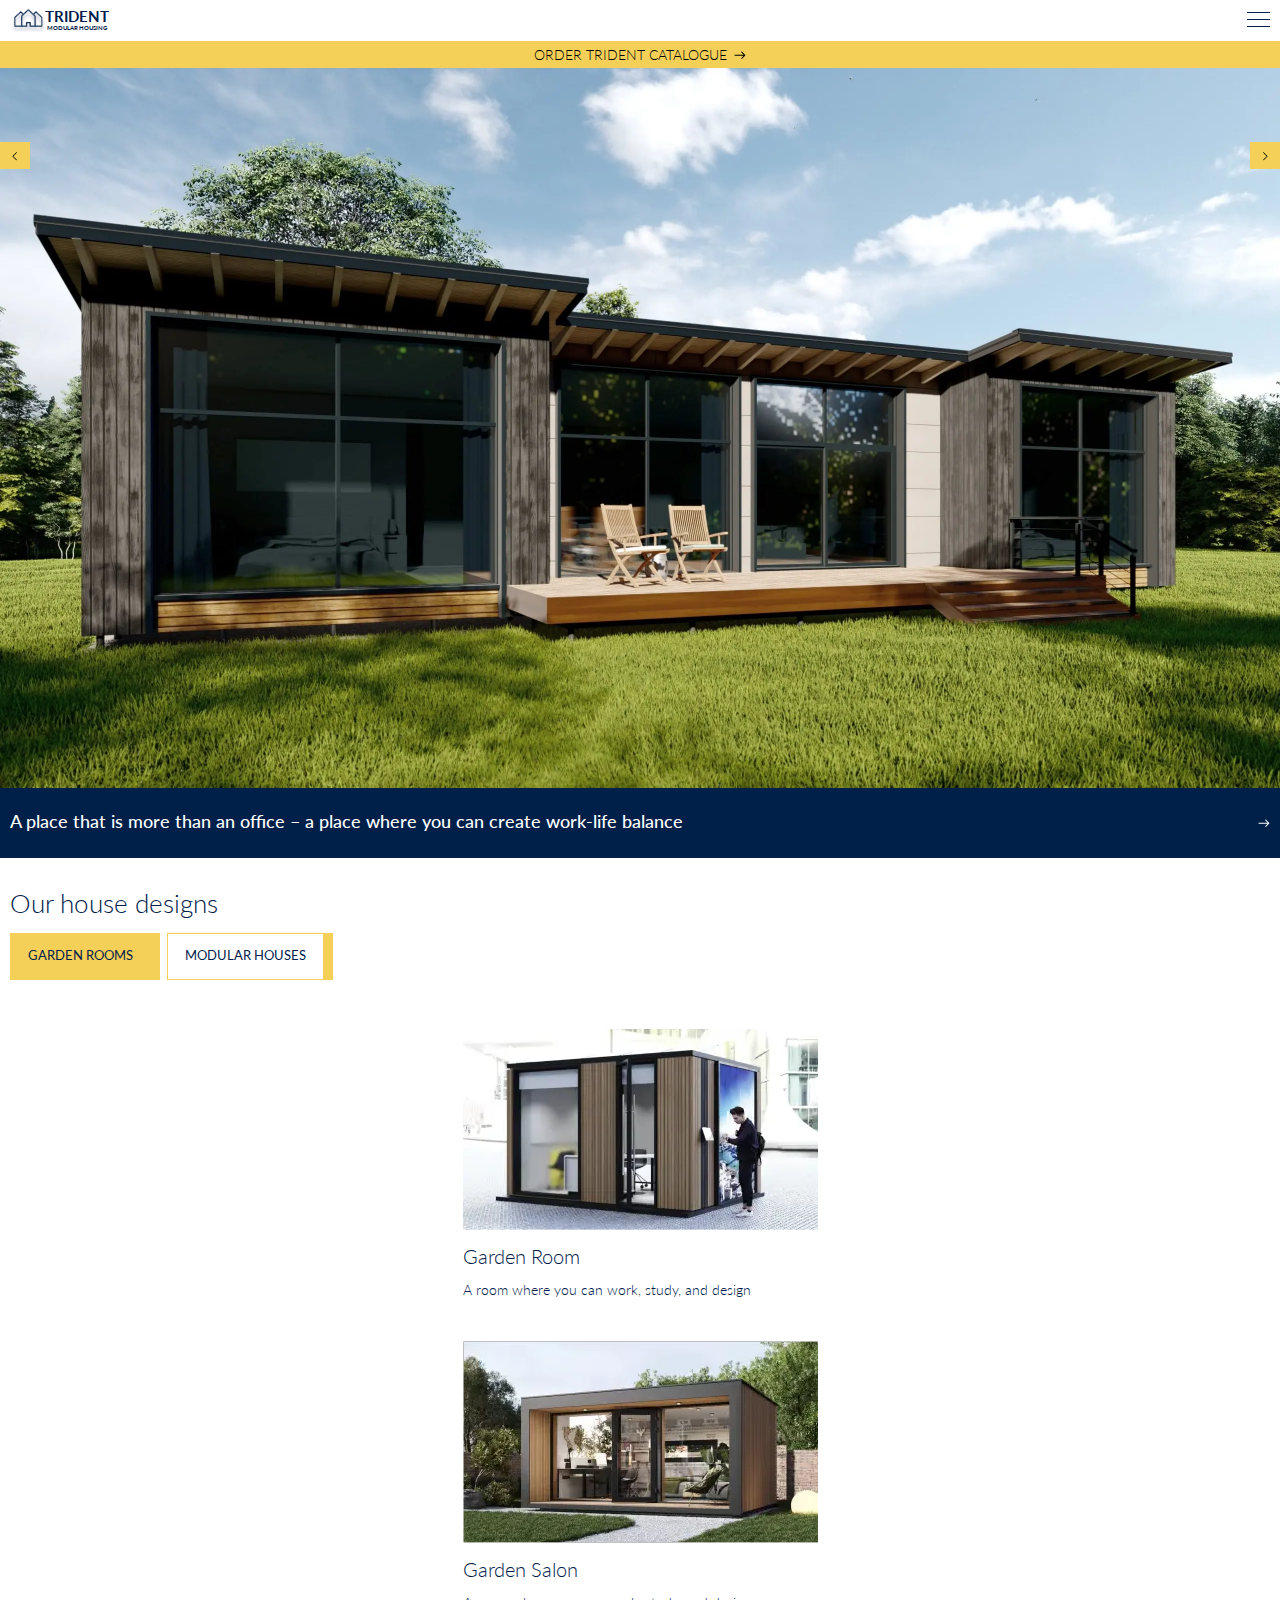
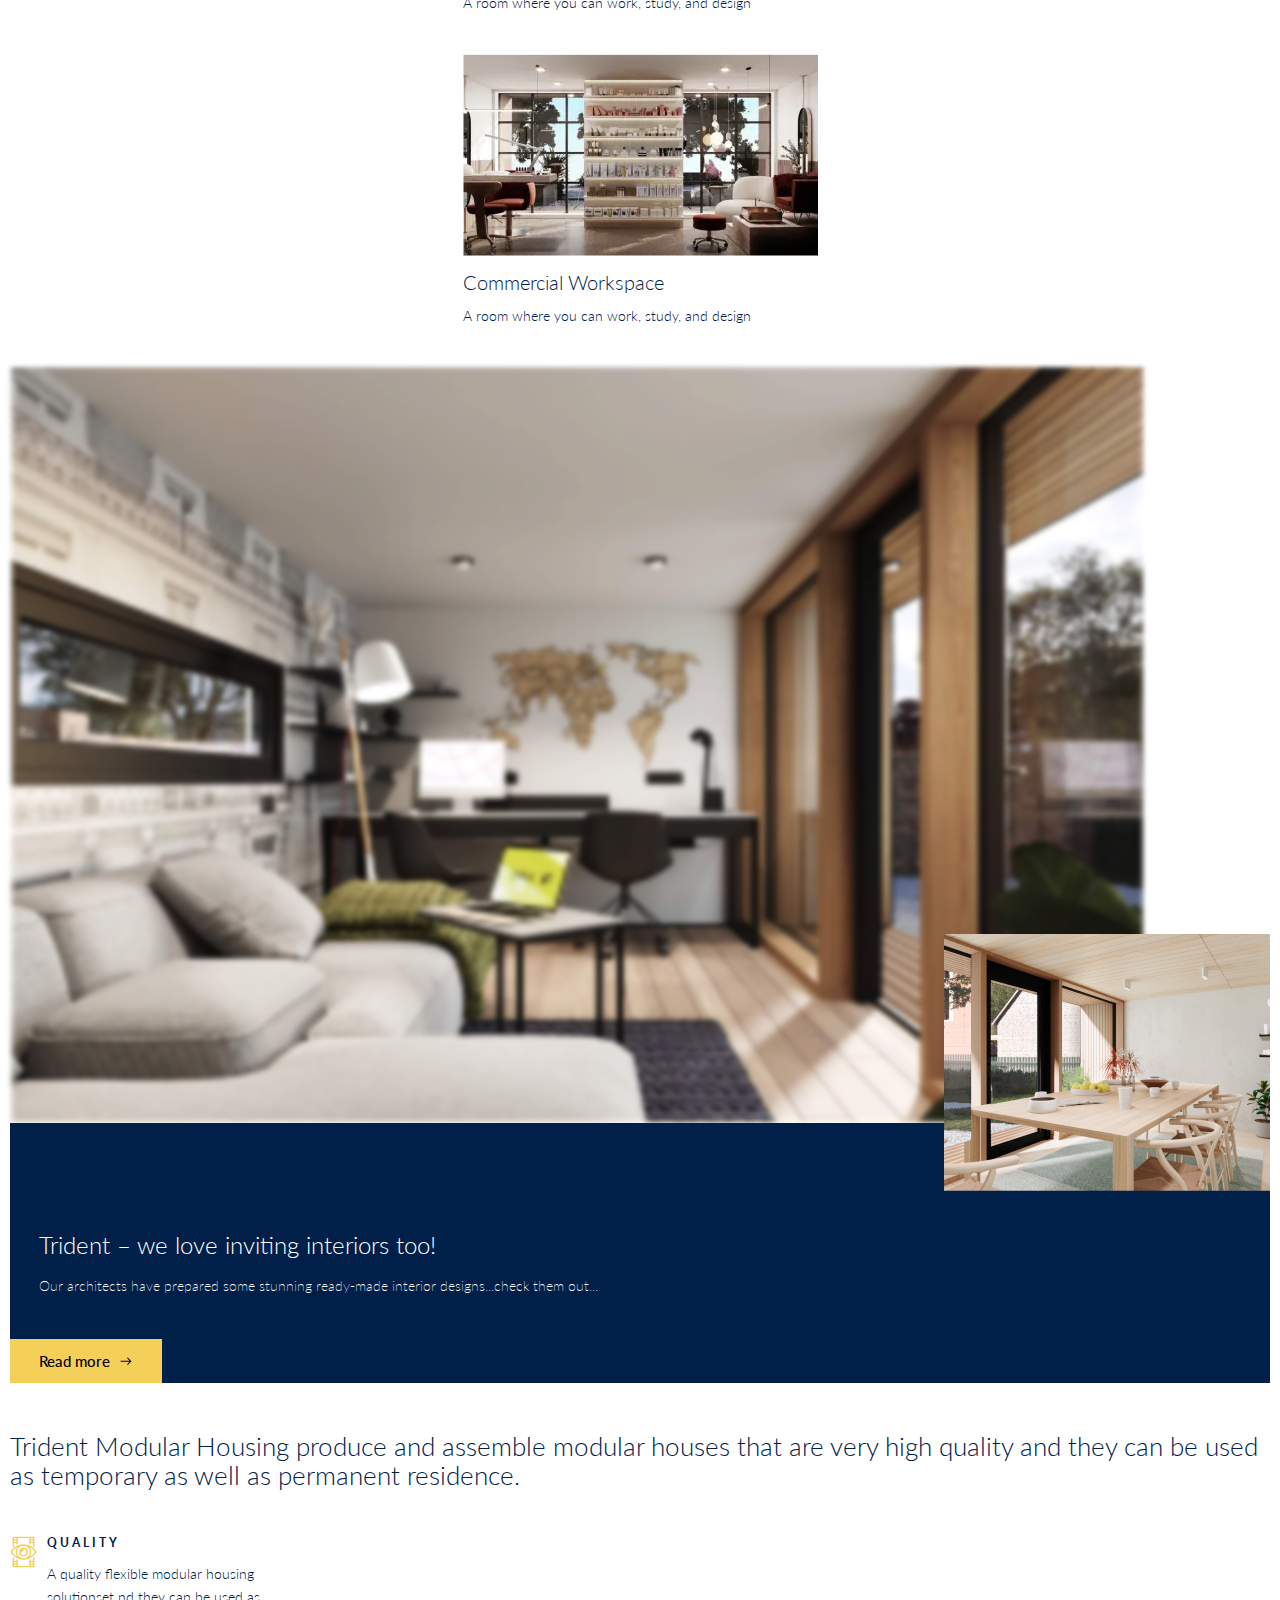
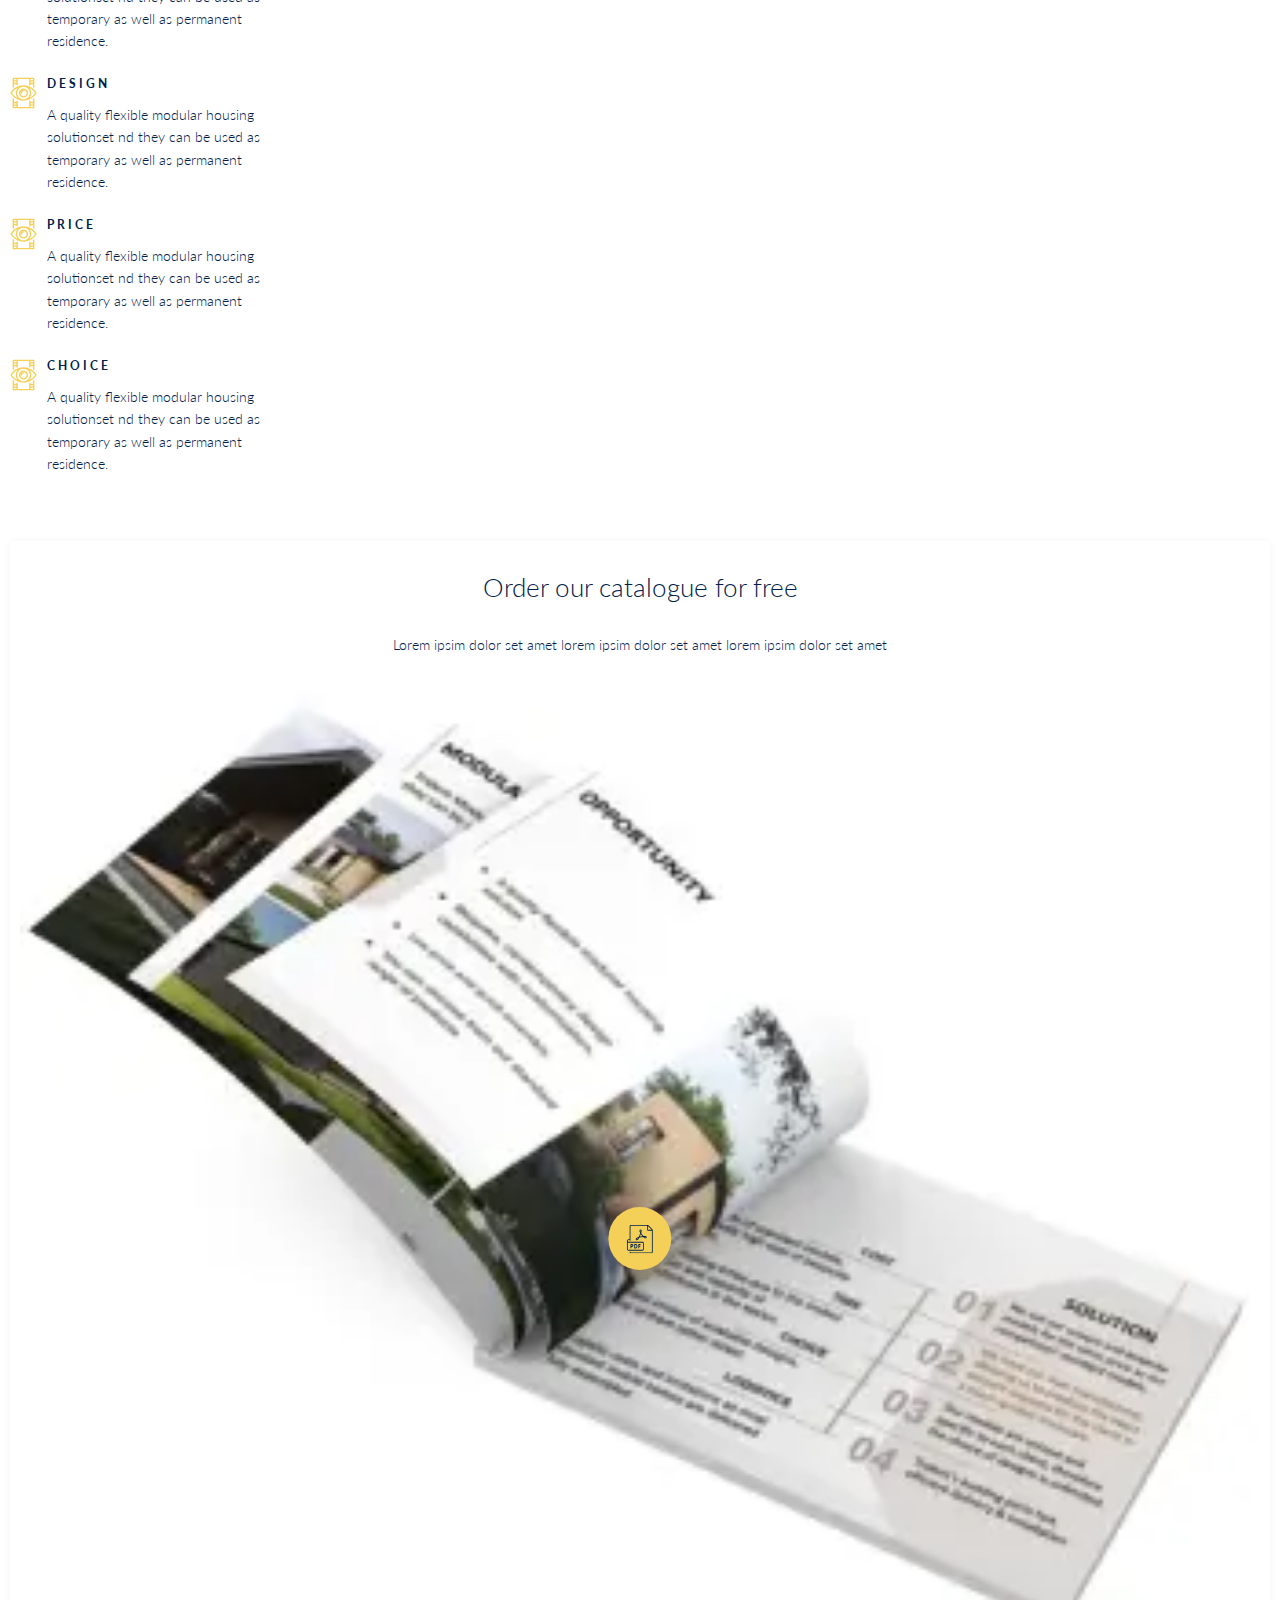
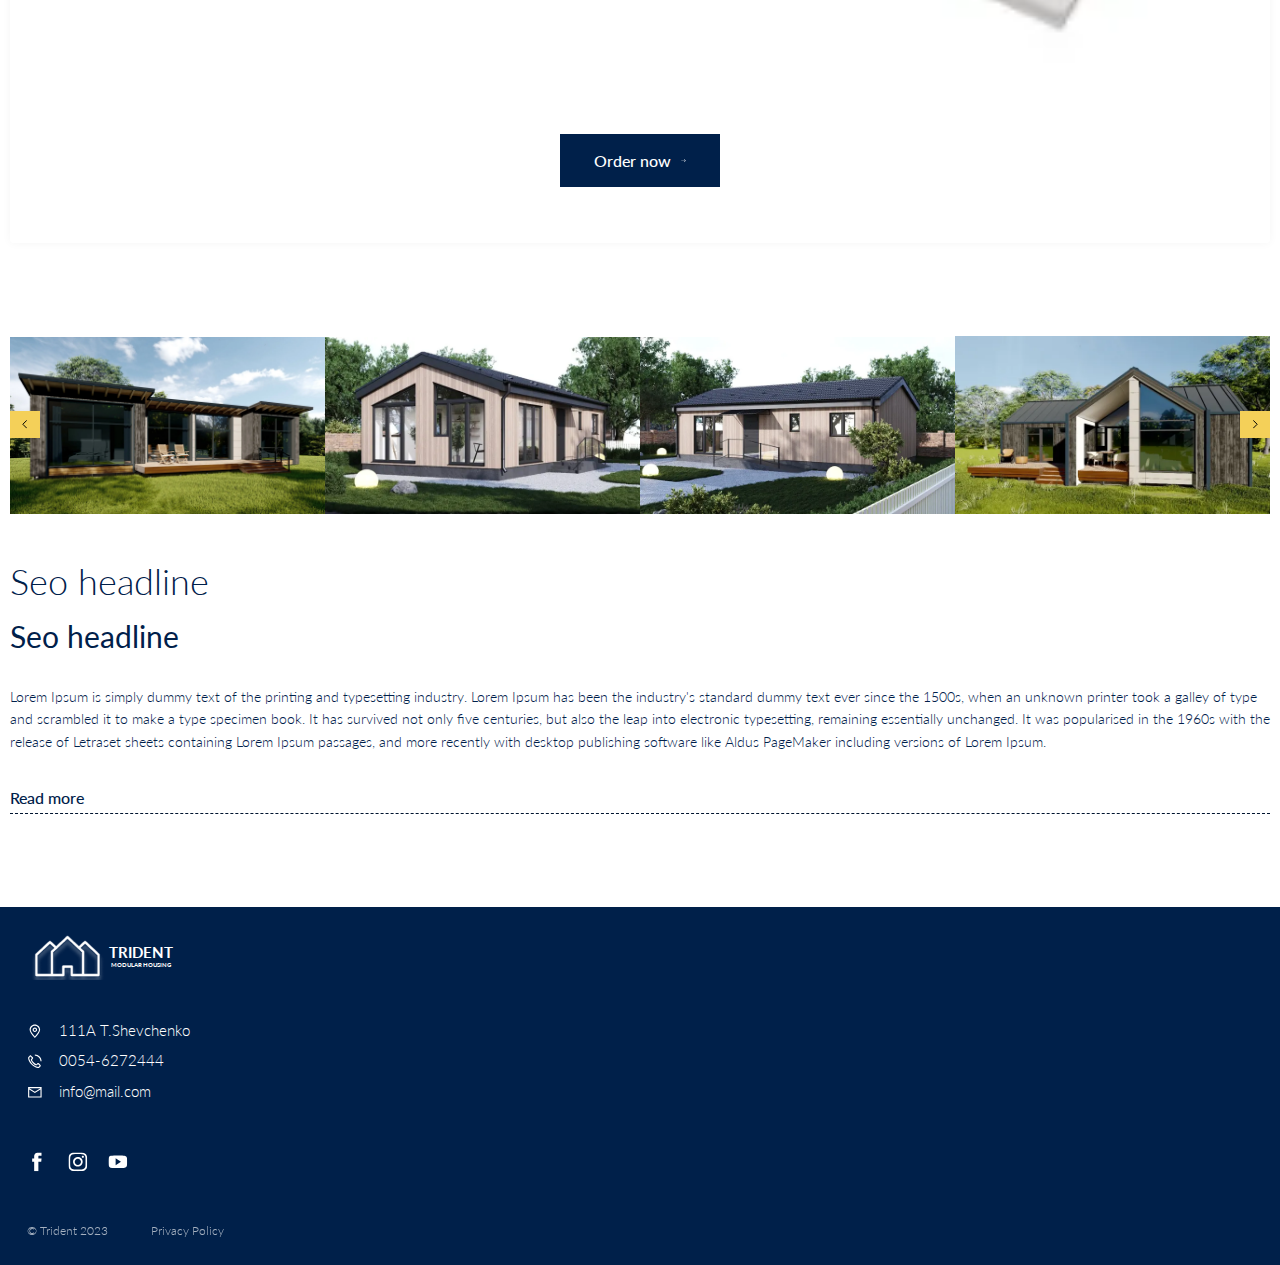
==== index.html @ 5199002d "Add styles .footer (index.html. style.css)" ====
<!DOCTYPE html>
<html class="document" lang="en">
    <head>
        <meta charset="utf-8">
        <meta http-equiv="X-UA-Compatible" content="IE=edge">
        <meta name="viewport" content="width=device-width, initial-scale=1.0">

        <title>Trident - Modular housing</title>

        <link rel="apple-touch-icon" href="img/fav-icons/apple-touch-icon.png" sizes="180x180">
        <link rel="icon" type="image/png" href="img/fav-icons/favicon-32x32.png" sizes="32x32">
        <link rel="icon" type="image/png" href="img/fav-icons/favicon-16x16.png" sizes="16x16">
        <link rel="manifest" href="img/fav-icons/site.webmanifest">
        <link rel="mask-icon" href="img/fav-icons/safari-pinned-tab.svg" color="#5bbad5">
        <meta name="msapplication-TileColor" content="#da532c">
        <meta name="theme-color" content="#ffffff">

        <link rel="stylesheet" href="css/reset.css">
        <link rel="stylesheet" href="css/style.css">
        <link rel="preconnect" href="#">

        <script src="js/app.js" defer></script>

        <meta name="description" content="Trident - Modular housing. Construction of country modular houses. Turnkey projects and sale of individual modular structures for modular house construction.">
        <meta name="keywords" content="trident, modular, house, construction">
        <meta name="robots" content="index, follow">

        <meta property="og:type" content="website">
        <meta property="og:title" content="Trident - Modular housing">
        <meta property="og:description" content="Trident - Modular housing. Construction of country modular houses. Turnkey projects and sale of individual modular structures for modular house construction.">
        <meta property="og:img" content="img/social/Group 25732.png">
        <meta property="og:url" content="index.html">

        <meta name="format-detection" content="telephone=no">
        <meta name="format-detection" content="address=no">
    </head>

    <body class="document__page page">

        <div class="page__wrapper wrapper">
            
            <header class="page__header header">

                <div class="header__container">

                    <div class="header__logo logo">
                        <a class="logo__link" href="#">
    
                            <img class="logo__img" src="img/pictures/logo__img/logo__img.png" alt="">
    
                            <div class="logo__description">
                                <span class="logo__lead">Trident</span>
                                <span class="logo__text">Modular housing</span>
                            </div>
    
                        </a>
                    </div>
    
                    <nav class="header__nav nav">
                      
                        <ul class="nav__list">
    
                            <li class="nav__item">
                                <a class="nav__link" href="#">Home</a>
                            </li>
    
                            <li class="nav__item">
                                <a class="nav__link" href="#">About us</a>
                            </li>
    
                            <li class="nav__item">
                                <a class="nav__link" href="#">Gallery</a>
                            </li>
    
                            <li class="nav__item">
    
                                <a class="nav__link nav__link--insert" href="#">
                                    <span>Styles</span>
                                    <svg class="link__icon--nav" viewBox="0 0 10 10" fill="none" xmlns="http://www.w3.org/2000/svg">
                                        <path d="M1.2264 4.93896L5.13712 8.84969L9.04785 4.93896" stroke-width="1.56429" stroke-linecap="round" stroke-linejoin="round"/>
                                    </svg>
                                </a>
    
                                <ul class="nav__list nav__list--insert">
    
                                    <li class="nav__item">
                                        <a class="nav__link" href="#">Garden rooms</a>
                                    </li>
    
                                    <li class="nav__item">
                                        <a class="nav__link" href="#">Modular houses</a>
                                    </li>
    
                                </ul>
                                
                            </li>
    
                            <li class="nav__item">
                                <a class="nav__link" href="#">Interior</a>
                            </li>
    
                            <li class="nav__item">
                                <a class="nav__link" href="#">Contact</a>
                            </li>
                            
                        </ul>
    
                    </nav>
    
                    <button class="header__menu menu" type="button">
                        <span class="menu__line"></span>
                    </button>
    
                </div>

                <a class="header__link link link--catalogue" href="#">
                    <span>Order trident catalogue</span>
                    <svg class="link__icon" viewBox="0 0 12 8" fill="none" xmlns="http://www.w3.org/2000/svg">
                        <path d="M11.2671 4.61137C11.4624 4.4161 11.4624 4.09952 11.2671 3.90426L8.08515 0.722279C7.88988 0.527016 7.5733 0.527016 7.37804 0.722279C7.18278 0.917541 7.18278 1.23412 7.37804 1.42939L10.2065 4.25781L7.37804 7.08624C7.18278 7.2815 7.18278 7.59808 7.37804 7.79335C7.5733 7.98861 7.88988 7.98861 8.08515 7.79335L11.2671 4.61137ZM0.580078 4.75781H5.74683V3.75781H0.580078V4.75781ZM5.74683 4.75781H10.9136V3.75781H5.74683V4.75781Z"/>
                    </svg>
                </a>
                
            </header>

            
            <main class="page__main main">


                <section class="page__slider slider">

                    <h1 class="slider__title">Trident - Modular housing</h1>

                    <div class="slider__container">

                        <ul class="slider__list">
    
                            <li class="slider__item">
        
                                <picture class="slider__img-container">
                                    <source class="slider__img" srcset="img/pictures/slider__img/slider__img-1.webp">
                                    <img class="slider__img" src="img/pictures/slider__img/slider__img-1.jpg" alt="">
                                </picture>
        
                                <div class="slider__description">
        
                                    <div class="slider__text-container">
                                        <p class="slider__text">A place that is more than an office – a place where you can create work-life balance</p>
                                    </div>
        
                                    <a class="slider__link link link--excerpt" href="#">
                                        <span class="link__text"></span>
                                        <svg class="link__icon" width="12" height="8" viewBox="0 0 12 8" fill="none" xmlns="http://www.w3.org/2000/svg">
                                            <path d="M11.2671 4.61137C11.4624 4.4161 11.4624 4.09952 11.2671 3.90426L8.08515 0.722279C7.88988 0.527016 7.5733 0.527016 7.37804 0.722279C7.18278 0.917541 7.18278 1.23412 7.37804 1.42939L10.2065 4.25781L7.37804 7.08624C7.18278 7.2815 7.18278 7.59808 7.37804 7.79335C7.5733 7.98861 7.88988 7.98861 8.08515 7.79335L11.2671 4.61137ZM0.580078 4.75781H5.74683V3.75781H0.580078V4.75781ZM5.74683 4.75781H10.9136V3.75781H5.74683V4.75781Z" fill="white"/>
                                        </svg>                                    
                                    </a>
        
                                </div>
        
                            </li>
        
                            <li class="slider__item">
        
                                <picture class="slider__img-container">
                                    <source class="slider__img" srcset="img/pictures/slider__img/slider__img-2.webp">
                                    <img class="slider__img" src="img/pictures/slider__img/slider__img-2.jpg" alt="">
                                </picture>
        
                                <div class="slider__description">
        
                                    <div class="slider__text-container">
                                        <p class="slider__text">Lorem ipsum dolor sit amet, consectetur adipisicing elit. Mollitia eos molestiae reprehenderit iure dignissimos quae. Impedit odit aut eos reprehenderit, dolorem, rerum at obcaecati</p>
                                    </div>
        
                                    <a class="slider__link link link--excerpt" href="#">
                                        <span class="link__text"></span>
                                        <svg class="link__icon" width="12" height="8" viewBox="0 0 12 8" fill="none" xmlns="http://www.w3.org/2000/svg">
                                            <path d="M11.2671 4.61137C11.4624 4.4161 11.4624 4.09952 11.2671 3.90426L8.08515 0.722279C7.88988 0.527016 7.5733 0.527016 7.37804 0.722279C7.18278 0.917541 7.18278 1.23412 7.37804 1.42939L10.2065 4.25781L7.37804 7.08624C7.18278 7.2815 7.18278 7.59808 7.37804 7.79335C7.5733 7.98861 7.88988 7.98861 8.08515 7.79335L11.2671 4.61137ZM0.580078 4.75781H5.74683V3.75781H0.580078V4.75781ZM5.74683 4.75781H10.9136V3.75781H5.74683V4.75781Z" fill="white"/>
                                        </svg> 
                                    </a>
        
                                </div>
        
                            </li>
        
                            <li class="slider__item">
        
                                <picture class="slider__img-container">
                                    <source class="slider__img" srcset="img/pictures/slider__img/slider__img-3.webp">
                                    <img class="slider__img" src="img/pictures/slider__img/slider__img-3.jpg" alt="">
                                </picture>
        
                                <div class="slider__description">
        
                                    <div class="slider__text-container">
                                        <p class="slider__text">Lorem ipsum dolor sit amet, consectetur adipisicing elit. Accusamus provident minima atque impedit voluptatem?</p>
                                    </div>
        
                                    <a class="slider__link link link--excerpt" href="#">
                                        <span class="link__text"></span>
                                        <svg class="link__icon" width="12" height="8" viewBox="0 0 12 8" fill="none" xmlns="http://www.w3.org/2000/svg">
                                            <path d="M11.2671 4.61137C11.4624 4.4161 11.4624 4.09952 11.2671 3.90426L8.08515 0.722279C7.88988 0.527016 7.5733 0.527016 7.37804 0.722279C7.18278 0.917541 7.18278 1.23412 7.37804 1.42939L10.2065 4.25781L7.37804 7.08624C7.18278 7.2815 7.18278 7.59808 7.37804 7.79335C7.5733 7.98861 7.88988 7.98861 8.08515 7.79335L11.2671 4.61137ZM0.580078 4.75781H5.74683V3.75781H0.580078V4.75781ZM5.74683 4.75781H10.9136V3.75781H5.74683V4.75781Z" fill="white"/>
                                        </svg> 
                                    </a>
        
                                </div>
        
                            </li>
        
                            <li class="slider__item">
        
                                <picture class="slider__img-container">
                                    <source class="slider__img" srcset="img/pictures/slider__img/slider__img-4.webp">
                                    <img class="slider__img" src="img/pictures/slider__img/slider__img-4.jpg" alt="">
                                </picture>
        
                                <div class="slider__description">
        
                                    <div class="slider__text-container">
                                        <p class="slider__text">Lorem ipsum dolor sit amet consectetur adipisicing elit. Aspernatur nihil ipsam suscipit accusamus hic numquam aliquam.</p>
                                    </div>
        
                                    <a class="slider__link link link--excerpt" href="#">
                                        <span class="link__text"></span>
                                        <svg class="link__icon" width="12" height="8" viewBox="0 0 12 8" fill="none" xmlns="http://www.w3.org/2000/svg">
                                            <path d="M11.2671 4.61137C11.4624 4.4161 11.4624 4.09952 11.2671 3.90426L8.08515 0.722279C7.88988 0.527016 7.5733 0.527016 7.37804 0.722279C7.18278 0.917541 7.18278 1.23412 7.37804 1.42939L10.2065 4.25781L7.37804 7.08624C7.18278 7.2815 7.18278 7.59808 7.37804 7.79335C7.5733 7.98861 7.88988 7.98861 8.08515 7.79335L11.2671 4.61137ZM0.580078 4.75781H5.74683V3.75781H0.580078V4.75781ZM5.74683 4.75781H10.9136V3.75781H5.74683V4.75781Z" fill="white"/>
                                        </svg> 
                                    </a>
        
                                </div>
        
                            </li>
                            
                        </ul> <!-- /.slider__list -->
        
                        <button class="controls__btn controls__btn--prev btn btn--control" type="button">
                            <svg class="btn__icon" viewBox="0 0 5 9" fill="none" xmlns="http://www.w3.org/2000/svg">
                                <path d="M4.49805 7.92652L0.841428 4.2699L4.49805 0.613281" stroke="black" stroke-linecap="round" stroke-linejoin="round"/>
                            </svg>  
                        </button>
    
                        <button class="controls__btn controls__btn--next btn btn--control" type="button">
                            <svg class="btn__icon btn__icon--reverse" viewBox="0 0 5 9" fill="none" xmlns="http://www.w3.org/2000/svg">
                                <path d="M4.49805 7.92652L0.841428 4.2699L4.49805 0.613281" stroke="black" stroke-linecap="round" stroke-linejoin="round"/>
                            </svg>
                        </button>
                        
                    </div> <!-- /.slider__container -->
                    
                </section> <!-- /.page__slider slider -->

                <div class="main__inner inner">

                    <section class="main__catalogue catalogue">

                        <header class="catalogue__header">
    
                            <h2 class="catalogue__title subtitle">Our house designs</h2>
    
                            <div class="catalogue__tabs tabs">
                                <button class="tabs__btn btn btn--tab" type="button" data-tab="#rooms">
                                    <span class="btn__text">Garden rooms</span>
                                </button>
                                <button class="tabs__btn btn btn--tab" type="button" data-tab="#houses">
                                    <span class="btn__text">Мodular houses</span>
                                </button>
                            </div>
    
                        </header>
    
                        <ul class="catalogue__list catalogue__list--rooms" id="rooms">
    
                            <li class="catalogue__item">
    
                                <picture class="catalogue__img-container">
                                    <source class="catalogue__img" srcset="img/pictures/catalogue__img--rooms/catalogue__img-1.webp">
                                    <img class="catalogue__img" src="img/pictures/catalogue__img--rooms/catalogue__img-1.jpg" alt="">
                                </picture>
    
                                <div class="catalogue__content">
    
                                    <h3 class="catalogue__subtitle subtitle--min">Garden room</h3>
    
                                    <div class="catalogue__description">
                                        <p class="catalogue__text">A room where you can work, study, and design</p>
                                    </div>
    
                                </div>
    
                            </li>
    
                            <li class="catalogue__item">
    
                                <picture class="catalogue__img-container">
                                    <source class="catalogue__img" srcset="img/pictures/catalogue__img--rooms/catalogue__img-2.webp">
                                    <img class="catalogue__img" src="img/pictures/catalogue__img--rooms/catalogue__img-2.jpg" alt="">
                                </picture>
    
                                <div class="catalogue__content">
    
                                    <h3 class="catalogue__subtitle subtitle--min">Garden salon</h3>
    
                                    <div class="catalogue__description">
                                        <p class="catalogue__text">A room where you can work, study, and design</p>
                                    </div>
    
                                </div>
    
                            </li>
    
                            <li class="catalogue__item">
    
                                <picture class="catalogue__img-container">
                                    <source class="catalogue__img" srcset="img/pictures/catalogue__img--rooms/catalogue__img-3.webp">
                                    <img class="catalogue__img" src="img/pictures/catalogue__img--rooms/catalogue__img-3.jpg" alt="">
                                </picture>
    
                                <div class="catalogue__content">
    
                                    <h3 class="catalogue__subtitle subtitle--min">Commercial workspace</h3>
    
                                    <div class="catalogue__description">
                                        <p class="catalogue__text">A room where you can work, study, and design</p>
                                    </div>
    
                                </div>
    
                            </li>
    
                        </ul> <!-- /.catalogue__list rooms -->
    
                        <ul class="catalogue__list catalogue__list--houses" id="houses">
    
                            <li class="catalogue__item">
    
                                <picture class="catalogue__img-container">
                                    <source class="catalogue__img" srcset="img/pictures/catalogue__img--rooms/catalogue__img-1.webp">
                                    <img class="catalogue__img" src="img/pictures/catalogue__img--rooms/catalogue__img-1.jpg" alt="">
                                </picture>
    
                                <div class="catalogue__content">
    
                                    <h3 class="catalogue__subtitle subtitle--min">Modular houses</h3>
    
                                    <div class="catalogue__description">
                                        <p class="catalogue__text">A house where you can work, study, and design</p>
                                    </div>
    
                                </div>
    
                            </li>
    
                            <li class="catalogue__item">
    
                                <picture class="catalogue__img-container">
                                    <source class="catalogue__img" srcset="img/pictures/catalogue__img--rooms/catalogue__img-2.webp">
                                    <img class="catalogue__img" src="img/pictures/catalogue__img--rooms/catalogue__img-2.jpg" alt="">
                                </picture>
    
                                <div class="catalogue__content">
    
                                    <h3 class="catalogue__subtitle subtitle--min">Garden modular</h3>
    
                                    <div class="catalogue__description">
                                        <p class="catalogue__text">A house where you can work, study, and design</p>
                                    </div>
    
                                </div>
    
                            </li>
    
                            <li class="catalogue__item">
    
                                <picture class="catalogue__img-container">
                                    <source class="catalogue__img" srcset="img/pictures/catalogue__img--rooms/catalogue__img-3.webp">
                                    <img class="catalogue__img" src="img/pictures/catalogue__img--rooms/catalogue__img-3.jpg" alt="">
                                </picture>
    
                                <div class="catalogue__content">
    
                                    <h3 class="catalogue__subtitle subtitle--min">Commercial workspace</h3>
    
                                    <div class="catalogue__description">
                                        <p class="catalogue__text">A house where you can work, study, and design</p>
                                    </div>
    
                                </div>
    
                            </li>
    
                        </ul> <!-- /.catalogue__list houses -->
    
                    </section> <!-- /.page__catalogue catalogue -->

                    <section class="main__about about">

                        <picture class="about__layer-container">
                            <source class="about__layer" srcset="img/pictures/about__layer/about__layer.png">
                            <img class="about__layer" src="img/pictures/about__layer/about__layer.png" alt="">
                        </picture>

                        <div class="about__content">

                            <header class="about__header">

                                <h2 class="about__subtitle subtitle--accent">Trident – we love inviting interiors too!</h2>

                                <div class="about__description">
                                    <p class="about__text">Our architects have prepared some stunning ready-made interior designs...check them out...</p>
                                </div>

                            </header>

                            <picture class="about__img-container">
                                <source class="about__img" srcset="img/pictures/about__img/about__img.png">
                                <img class="about__img" src="img/pictures/about__img/about__img.png" alt="">
                            </picture>

                            <button class="about__btn btn btn--accent" type="button">
                                <span class="btn__text">Read more</span>
                                <svg class="btn__icon" viewBox="0 0 12 8" fill="none" xmlns="http://www.w3.org/2000/svg">
                                    <path d="M11.2671 4.61137C11.4624 4.4161 11.4624 4.09952 11.2671 3.90426L8.08515 0.722279C7.88988 0.527016 7.5733 0.527016 7.37804 0.722279C7.18278 0.917541 7.18278 1.23412 7.37804 1.42939L10.2065 4.25781L7.37804 7.08624C7.18278 7.2815 7.18278 7.59808 7.37804 7.79335C7.5733 7.98861 7.88988 7.98861 8.08515 7.79335L11.2671 4.61137ZM0.580078 4.75781H5.74683V3.75781H0.580078V4.75781ZM5.74683 4.75781H10.9136V3.75781H5.74683V4.75781Z"/>
                                </svg>  
                            </button>
                            
                        </div>

                    </section> <!-- /.main__about about -->
                    

                    <section class="main__features features">
                        
                        <header class="features__header">
                            <h2 class="featured__subtitle subtitle">Features</h2>

                            <div class="features__description">
                                <p class="features__lead">Trident Modular Housing produce and assemble modular houses that are very high quality and they can be used as temporary as well as permanent residence.</p>
                            </div>

                        </header>

                        <ul class="features__list">

                            <li class="features__item">

                                <img class="features__icon" src="img/icons/features__icon/features__icon.svg" alt="">

                                <div class="featured__content">

                                    <h3 class="features__subtitle--card subtitle--card">Quality</h3>

                                    <div class="features__text-container">
                                        <p class="features__text">A quality flexible modular housing solutionset nd they can be used as temporary as well as permanent residence.</p>
                                    </div>

                                </div>

                            </li>

                            <li class="features__item">

                                <img class="features__icon" src="img/icons/features__icon/features__icon.svg" alt="">

                                <div class="featured__content">

                                    <h3 class="features__subtitle--card subtitle--card">Design</h3>

                                    <div class="features__text-container">
                                        <p class="features__text">A quality flexible modular housing solutionset nd they can be used as temporary as well as permanent residence.</p>
                                    </div>
                                    
                                </div>

                            </li>

                            <li class="features__item">

                                <img class="features__icon" src="img/icons/features__icon/features__icon.svg" alt="">

                                <div class="featured__content">

                                    <h3 class="features__subtitle--card subtitle--card">Price</h3>

                                    <div class="features__text-container">
                                        <p class="features__text">A quality flexible modular housing solutionset nd they can be used as temporary as well as permanent residence.</p>
                                    </div>
                                    
                                </div>

                            </li>

                            <li class="features__item">

                                <img class="features__icon" src="img/icons/features__icon/features__icon.svg" alt="">

                                <div class="featured__content">

                                    <h3 class="features__subtitle--card subtitle--card">Choice</h3>

                                    <div class="features__text-container">
                                        <p class="features__text">A quality flexible modular housing solutionset nd they can be used as temporary as well as permanent residence.</p>
                                    </div>
                                    
                                </div>

                            </li>

                        </ul>

                    </section> <!-- /.main__features features -->

                    <section class="main__price price">

                        <header class="price__header">

                            <h2 class="price__subtitle subtitle">Order our catalogue for free</h2>

                            <div class="price__description">
                                <p class="price__text">Lorem ipsim dolor set amet lorem ipsim dolor set amet lorem ipsim dolor set amet</p>
                            </div>

                        </header>

                        <div class="price__container">

                            <picture class="price__img-container">
                                <source class="price__img" srcset="img/pictures/price__img/price__img(320px).webp" media="(min-width: 320px)" type="image/webp">
                                <img class="price__img" src="img/pictures/price__img/price__img(320px).jpg" alt="">
                            </picture>

                            <a class="price__download btn btn--circle" href="#">
                                <img class="download__icon" src="img/icons/download__icon/download__icon.svg" alt="">
                            </a>

                        </div>

                        <button class="price__btn btn btn--standart" type="button">
                            <span>Order now</span>
                            <svg class="btn__icon" width="12" height="8" viewBox="0 0 12 8" fill="none" xmlns="http://www.w3.org/2000/svg">
                                <path d="M11.2671 4.61137C11.4624 4.4161 11.4624 4.09952 11.2671 3.90426L8.08515 0.722279C7.88988 0.527016 7.5733 0.527016 7.37804 0.722279C7.18278 0.917541 7.18278 1.23412 7.37804 1.42939L10.2065 4.25781L7.37804 7.08624C7.18278 7.2815 7.18278 7.59808 7.37804 7.79335C7.5733 7.98861 7.88988 7.98861 8.08515 7.79335L11.2671 4.61137ZM0.580078 4.75781H5.74683V3.75781H0.580078V4.75781ZM5.74683 4.75781H10.9136V3.75781H5.74683V4.75781Z" fill="white"/>
                            </svg> 
                        </button>
                        
                    </section> <!-- /.main__price price -->

                    <section class="main__carousel">

                        <div class="carousel__container">

                            <ul class="carousel__list">
        
                                <li class="carousel__item">
            
                                    <picture class="carousel__img-container">
                                        <source class="corousel__img" srcset="img/pictures/carousel__img/carousel__img-1.webp">
                                        <img class="carousel__img" src="img/pictures/carousel__img/carousel__img-1.jpg" alt="">
                                    </picture>
            
                                </li>

                                <li class="carousel__item">
            
                                    <picture class="carousel__img-container">
                                        <source class="corousel__img" srcset="img/pictures/carousel__img/carousel__img-2.webp">
                                        <img class="carousel__img" src="img/pictures/carousel__img/carousel__img-2.jpg" alt="">
                                    </picture>
            
                                </li>

                                <li class="carousel__item">
            
                                    <picture class="carousel__img-container">
                                        <source class="corousel__img" srcset="img/pictures/carousel__img/carousel__img-3.webp">
                                        <img class="carousel__img" src="img/pictures/carousel__img/carousel__img-3.jpg" alt="">
                                    </picture>
            
                                </li>

                                <li class="carousel__item">
            
                                    <picture class="carousel__img-container">
                                        <source class="carousel__img" srcset="img/pictures/carousel__img/carousel__img-4.webp">
                                        <img class="carousel__img" src="img/pictures/carousel__img/carousel__img-4.jpg" alt="">
                                    </picture>
            
                                </li>
            
                            </ul> <!-- /.carousel__list -->
            
                            <button class="controls__btn controls__btn--prev btn btn--control" type="button">
                                <svg class="btn__icon" viewBox="0 0 5 9" fill="none" xmlns="http://www.w3.org/2000/svg">
                                    <path d="M4.49805 7.92652L0.841428 4.2699L4.49805 0.613281" stroke="black" stroke-linecap="round" stroke-linejoin="round"/>
                                </svg>  
                            </button>
        
                            <button class="controls__btn controls__btn--next btn btn--control" type="button">
                                <svg class="btn__icon btn__icon--reverse" viewBox="0 0 5 9" fill="none" xmlns="http://www.w3.org/2000/svg">
                                    <path d="M4.49805 7.92652L0.841428 4.2699L4.49805 0.613281" stroke="black" stroke-linecap="round" stroke-linejoin="round"/>
                                </svg>
                            </button>
                            
                        </div> <!-- /.carousel__container -->
                        
                    </section> <!-- /.main__carousel -->

                    <section class="main__seo seo">

                        <header class="seo__header">

                            <h2 class="seo__subtitle subtitle">Seo headline</h2>

                            <div class="seo__description"> 
                                <p class="seo__lead">Seo headline</p>
                            </div>

                        </header>

                        <div class="seo__content">
                            <p class="seo__text">Lorem Ipsum is simply dummy text of the printing and typesetting industry. Lorem Ipsum has been the industry's standard dummy text ever since the 1500s, when an unknown printer took a galley of type and scrambled it to make a type specimen book. It has survived not only five centuries, but also the leap into electronic typesetting, remaining essentially unchanged. It was popularised in the 1960s with the release of Letraset sheets containing Lorem Ipsum passages, and more recently with desktop publishing software like Aldus PageMaker including versions of Lorem Ipsum.</p>
                        </div>

                        <a class="seo__link link link--underline" href="#">Read more</a>
                        
                    </section> <!-- /.main__seo seo -->
                    
                </div> <!-- /.main__inner -->

            </main>


            <footer class="page__footer footer">

                <div class="footer__logo logo">
                    <a class="logo__link" href="#">

                        <img class="logo__icon--footer" src="img/pictures/logo__icon/logo__icon--footer.png" alt="">
                         
                        <div class="logo__description">
                            <span class="logo__lead">Trident</span>
                            <span class="logo__text">Modular housing</span>
                        </div>

                    </a>
                </div>

                <ul class="footer__address address">

                    <li class="address__item">
                        <a class="address__link link link--address" href="#">
                            <svg class="address__icon" viewBox="0 0 16 16" fill="none" xmlns="http://www.w3.org/2000/svg">
                                <path fill-rule="evenodd" clip-rule="evenodd" d="M7.85547 15.0625C4.35547 11.4955 2.60547 8.7455 2.60547 6.8125C2.60547 3.91301 4.95597 1.5625 7.85547 1.5625C10.755 1.5625 13.1055 3.91301 13.1055 6.8125C13.1055 8.7455 11.3555 11.4955 7.85547 15.0625ZM7.85547 13.4875C10.6055 10.5563 11.9805 8.33128 11.9805 6.8125C11.9805 4.53433 10.1336 2.6875 7.85547 2.6875C5.57729 2.6875 3.73047 4.53433 3.73047 6.8125C3.73047 8.33128 5.10547 10.5563 7.85547 13.4875ZM7.85547 9.0625C6.61283 9.0625 5.60547 8.05514 5.60547 6.8125C5.60547 5.56986 6.61283 4.5625 7.85547 4.5625C9.09811 4.5625 10.1055 5.56986 10.1055 6.8125C10.1055 8.05514 9.09811 9.0625 7.85547 9.0625ZM7.85547 7.9375C8.47679 7.9375 8.98047 7.43382 8.98047 6.8125C8.98047 6.19118 8.47679 5.6875 7.85547 5.6875C7.23415 5.6875 6.73047 6.19118 6.73047 6.8125C6.73047 7.43382 7.23415 7.9375 7.85547 7.9375Z"/>
                            </svg>
                            <span class="adress__text">111A T.Shevchenko</span>
                        </a> 
                    </li>

                    <li class="address__item">
                        <a class="address__link link link--address" href="tel:0054-6272444">
                            <svg class="address__icon" viewBox="0 0 16 16" fill="none" xmlns="http://www.w3.org/2000/svg">
                                <path d="M14.6055 8.3125C14.6055 4.58458 11.5834 1.5625 7.85547 1.5625V2.6875C10.9621 2.6875 13.4805 5.2059 13.4805 8.3125H14.6055Z" fill="white"/>
                                <path fill-rule="evenodd" clip-rule="evenodd" d="M1.11522 4.8389C1.06072 5.5701 1.24142 6.25829 1.49097 6.93215C2.00728 8.32573 2.79322 9.55873 3.74552 10.6942C5.03342 12.2255 6.57086 13.4384 8.3722 14.313C9.18395 14.7058 10.0244 15.0098 10.9365 15.0585C11.5618 15.0929 12.0735 14.8943 12.5486 14.4449C12.7556 14.249 12.9681 14.0303 13.181 13.8112C13.2877 13.7015 13.3946 13.5915 13.5009 13.4843C13.9713 13.0111 13.9741 12.4348 13.5066 11.9645C12.9501 11.4025 12.3908 10.8434 11.8286 10.2871C11.3697 9.83114 10.796 9.83401 10.337 10.2871C10.1978 10.4252 10.0871 10.5314 9.98288 10.6315C9.82519 10.783 9.68209 10.9204 9.4766 11.1328C9.38195 11.2302 9.33386 11.2417 9.1869 11.1872C9.03993 11.1328 8.72222 10.9636 8.50422 10.8288C7.49169 10.1951 6.64265 9.375 5.89114 8.45168C5.51825 7.99289 5.18552 7.50255 4.95605 6.952C4.90728 6.84017 4.91589 6.76562 5.00768 6.67673C5.1244 6.56387 5.22006 6.4724 5.30848 6.38785C5.48515 6.21893 5.633 6.07755 5.86238 5.84825C6.34139 5.36652 6.33853 4.80163 5.85951 4.31703C5.67779 4.13345 5.49479 3.95115 5.31222 3.76928L5.31077 3.76783C5.22005 3.67746 5.12945 3.5872 5.03915 3.49694C4.75807 3.21308 4.47693 2.92916 4.19298 2.65104C3.73404 2.20085 3.1575 2.19798 2.69856 2.65104C2.69856 2.65104 1.9999 3.31662 1.64873 3.68905C1.29756 4.06149 1.14964 4.38871 1.11522 4.8389ZM3.62384 3.67159C3.5258 3.57547 3.51511 3.56498 3.44687 3.56498C3.37718 3.56498 3.3418 3.5979 3.27741 3.65782C3.26703 3.66748 3.2559 3.67784 3.24375 3.68887C3.15621 3.76837 2.47668 4.44941 2.47668 4.44941C2.47668 4.44941 2.30385 4.62489 2.25009 4.79474C2.19634 4.96459 2.22983 5.37306 2.27631 5.60589C2.65543 7.50491 4.0053 9.37603 5.20272 10.6404C6.41924 11.925 8.15232 13.1898 10.2145 13.8265C10.4761 13.9073 11.161 13.9743 11.3714 13.8943C11.5818 13.8144 11.7853 13.623 11.7853 13.623L12.3784 13.0184C12.3784 13.0184 12.5659 12.8493 12.5659 12.7457C12.5659 12.6421 12.5138 12.575 12.4433 12.5043C11.7729 11.8306 11.4034 11.458 11.335 11.3863L11.3227 11.3735C11.2177 11.2635 11.1678 11.2111 11.0782 11.2111C10.992 11.2111 10.9064 11.3013 10.8518 11.3589L10.8396 11.3716C10.1287 12.1129 9.88504 12.3066 9.44997 12.3412C8.73842 12.3976 7.3567 11.6277 5.89389 10.1441C4.43109 8.66056 3.72605 7.23646 3.80185 6.70998C3.8733 6.21368 4.14541 5.94906 4.22099 5.87556L4.23251 5.86427C4.28578 5.81079 4.85724 5.26394 4.85724 5.26394C4.85724 5.26394 4.9814 5.15245 4.9814 5.08798C4.9814 5.028 4.95468 5.00136 4.91752 4.9643L4.909 4.95578C4.19659 4.23918 3.78976 3.83211 3.68851 3.73457C3.66337 3.71034 3.64205 3.68944 3.62384 3.67159Z">
                                <path d="M7.85547 3.8125C10.3407 3.8125 12.3555 5.82722 12.3555 8.3125H11.2305C11.2305 6.44854 9.71943 4.9375 7.85547 4.9375V3.8125Z">
                            </svg>
                            <span class="adress__text">0054-6272444</span>
                        </a> 
                    </li>

                    <li class="address__item">
                        <a class="address__link link link--address" href="mailto:info@mail.com">
                            <svg class="address__icon" viewBox="0 0 16 16" fill="none" xmlns="http://www.w3.org/2000/svg">
                                <path fill-rule="evenodd" clip-rule="evenodd" d="M1.10547 3.0625H14.6055V13.5625H1.10547V3.0625ZM2.23047 4.1875L7.85547 7.65088L13.4805 4.1875H2.23047ZM2.23047 5.5085V12.4375H13.4805V5.5085L7.85547 8.96908L2.23047 5.5085Z"/>
                                </svg>
                            <span class="adress__text">info@mail.com</span>
                        </a> 
                    </li>

                </ul> <!-- /.footer__address address -->

                <ul class="footer__social social">

                    <li class="social__item">
                        <a class="social__link" href="#" target="_blank">
                            <img class="social__icon" src="img/icons/social__icon/fb.svg" alt="">
                        </a>
                    </li>

                    <li class="social__item">
                        <a class="social__link" href="#" target="_blank">
                            <img class="social__icon" src="img/icons/social__icon/instagram.svg" alt="">
                        </a>
                    </li>

                    <li class="social__item">
                        <a class="social__link" href="#" target="_blank">
                            <img class="social__icon" src="img/icons/social__icon/youtube.svg" alt="">
                        </a>
                    </li>
                    
                </ul> <!-- /.footer__social social -->

                <div class="footer__copyright copyright">
                    <p class="copyright__text">© Trident 2023</p>
                    <a class="copyright__pravicy" href="#" target="_blank">Privacy Policy</a>
                </div>

            </footer>
            
        </div> <!-- /.page__wrapper wrapper -->

    </body>

</html>
---- css/style.css ----
/* fonts */

/* avenir-next */
/* regular */

@font-face {
    font-display: swap;
    font-family:"Avenir-next";
    src: local("Avenir-next regular"),
        url("../fonts/avenir-next/regular/avenirnextcyr-regular.eot"),
        url("../fonts/avenir-next/regular/avenirnextcyr-regular.eot?#iefix") format("embedded-opentype"),
        url("../fonts/avenir-next/regular/avenirnextcyr-regular.woff2") format("woff2"),
        url("../fonts/avenir-next/regular/avenirnextcyr-regular.woff") format("woff"),
        url("../fonts/avenir-next/regular/avenirnextcyr-regular.ttf") format("truetype"),
        url("../fonts/avenir-next/regular/avenirnextcyr-regular.svg") format("svg");
    font-weight: 400;
    font-style: normal;
}

/* gilroy */
/* gilroylight */

@font-face {
    font-display: swap;
    font-family: "Gilroy";
    src: local("Gilroy light"),
        url("../fonts/gilroy/light/gilroy-light.eot"),
        url("../fonts/gilroy/light/gilroy-light.eot?#iefix") format("embedded-opentype"),
        url("../fonts/gilroy/light/gilroy-light.woff2") format("woff2"),
        url("../fonts/gilroy/light/gilroy-light.woff") format("woff"),
        url("../fonts/gilroy/light/gilroy-light.ttf") format("truetype"),
        url("../fonts/gilroy/light/gilroy-light.svg") format("svg");
    font-weight: 300;
    font-style: normal;
}

/* gilroy regular */

@font-face {
    font-display: swap;
    font-family: "Gilroy";
    src: local("Gilroy regular"),
        url("../fonts/gilroy/regular/gilroy-regular.eot"),
        url("../fonts/gilroy/regular/gilroy-regular.eot?#iefix") format("embedded-opentype"),
        url("../fonts/gilroy/regular/gilroy-regular.woff2") format("woff2"),
        url("../fonts/gilroy/regular/gilroy-regular.woff") format("woff"),
        url("../fonts/gilroy/regular/gilroy-regular.ttf") format("truetype"),
        url("../fonts/gilroy/regular/gilroy-regular.svg") format("svg");
    font-weight: 400;
    font-style: normal;
}

/* gilroy medium */

@font-face {
    font-display: swap;
    font-family: "Gilroy";
    src: local("Gilroy medium"),
        url("../fonts/gilroy/medium/gilroy-medium.eot"),
        url("../fonts/gilroy/medium/gilroy-medium.eot?#iefix") format("embedded-opentype"),
        url("../fonts/gilroy/medium/gilroy-medium.woff2") format("woff2"),
        url("../fonts/gilroy/medium/gilroy-medium.woff") format("woff"),
        url("../fonts/gilroy/medium/gilroy-medium.ttf") format("truetype"),
        url("../fonts/gilroy/medium/gilroy-medium.svg") format("svg");
    font-weight: 500;
    font-style: normal;
}

/* ubuntu */
/* ubuntu regular */

@font-face {
    font-display: swap;
    font-family: "Ubuntu";
    src: local("Ubuntu regular"),
        url("../fonts/ubuntu/regular/ubuntu_regular.eot"),
        url("../fonts/ubuntu/regular/ubuntu_regular.eot?#iefix") format("embedded-opentype"),
        url("../fonts/ubuntu/regular/ubuntu_regular.woff2") format("woff2"),
        url("../fonts/ubuntu/regular/ubuntu_regular.woff") format("woff"),
        url("../fonts/ubuntu/regular/ubuntu_regular.ttf") format("truetype"),
        url("../fonts/ubuntu/regular/ubuntu_regular.svg") format("svg");
    font-weight: 400;
    font-style: normal;
}

/* ubuntu bold */

@font-face {
    font-display: swap;
    font-family: "Ubuntu";
    src: local("Ubuntu bold"),
        url("../fonts/ubuntu/bold/ubuntu_bold.eot"),
        url("../fonts/ubuntu/bold/ubuntu_bold.eot?#iefix") format("embedded-opentype"),
        url("../fonts/ubuntu/bold/ubuntu_bold.woff2") format("woff2"),
        url("../fonts/ubuntu/bold/ubuntu_bold.woff") format("woff"),
        url("../fonts/ubuntu/bold/ubuntu_bold.ttf") format("trietype"),
        url("../fonts/ubuntu/bold/ubuntu_bold.svg") format("svg");
    font-weight: 700;
    font-style: normal;
}

/* inter */
/* inter regular */

@font-face {
    font-display: swap;
    font-family: "Inter";
    src: local("Inter regular"),
        url("../fonts/inter/regular/inter_regular.eot"),
        url("../fonts/inter/regular/inter_regular.eot?#iefix") format("embedded-opentype"),
        url("../fonts/inter/regular/inter_regular.woff2") format("woff2"),
        url("../fonts/inter/regular/inter_regular.woff") format("woff"),
        url("../fonts/inter/regular/inter_regular.ttf") format("truetype"),
        url("../fonts/inter/regular/inter_regular.svg") format("svg");
    font-weight: 400;
    font-style: normal;
}

/* lato */
/* lato extralight */

@font-face {
    font-display: swap;
    font-family: "Lato";
    src: local("Lato extralight"),
        url("../fonts/lato/extralight/lato_extralight.eot"),
        url("../fonts/lato/extralight/lato_extralight.eot?#iefix") format("embedded-opentype"),
        url("../fonts/lato/extralight/lato_extralight.woff2") format("woff2"),
        url("../fonts/lato/extralight/lato_extralight.woff") format("woff"),
        url("../fonts/lato/extralight/lato_extralight.ttf") format("truetype"),
        url("../fonts/lato/extralight/lato_extralight.svg") format("svg");
    font-weight: 200;
    font-style: normal;
}

/* lato light */

@font-face {
    font-display: swap;
    font-family: "Lato";
    src: local("Lato light"),
        url("../fonts/lato/light/lato_light.eot"),
        url("../fonts/lato/light/lato_light.eot?#iefix") format("embedded-opentype"),
        url("../fonts/lato/light/lato_light.woff2") format("woff2"),
        url("../fonts/lato/light/lato_light.woff") format("woff"),
        url("../fonts/lato/light/lato_light.ttf") format("truetype"),
        url("../fonts/lato/light/lato_light.svg") format("svg");
    font-weight: 300;
    font-style: normal;
}

/* lato regular */

@font-face {
    font-display: swap;
    font-family: "Lato";
    src: local("Lato regular"),
        url("../fonts/lato/regular/lato_regular.eot"),
        url("../fonts/lato/regular/lato_regular.eot?#iefix") format("embedded-opentype"),
        url("../fonts/lato/regular/lato_regular.woff2") format("woff2"),
        url("../fonts/lato/regular/lato_regular.woff") format("woff"),
        url("../fonts/lato/regular/lato_regular.ttf") format("truetype"),
        url("../fonts/lato/regular/lato_regular.svg") format("svg");
    font-weight:400;
    font-style: normal;
}

/* lato medium */

@font-face {
    font-display: swap;
    font-family: "Lato";
    src: local("Loto medium"),
        url("../fonts/lato/medium/lato_medium.eot"),
        url("../fonts/lato/medium/lato_medium.eot?#iefix") format("embedded-opentype"),
        url("../fonts/lato/medium/lato_medium.woff2") format("woff2"),
        url("../fonts/lato/medium/lato_medium.woff") format("woff"),
        url("../fonts/lato/medium/lato_medium.ttf") format("truetype"),
        url("../fonts/lato/medium/lato_medium.svg") foprmat("svg");
    font-weight: 500;
    font-style: normal;
}

/* lato bold */

@font-face {
    font-display: swap;
    font-family: "Lato";
    src: local("Lato bold"),
        url("../fonts/lato/bold/lato_bold.eot"),
        url("../fonts/lato/bold/lato_bold.eot?#iefix") format("embedded-opentype"),
        url("../fonts/lato/bold/lato_bold.woff2") format("woff2"),
        url("../fonts/lato/bold/lato_bold.woff") format("woff"),
        url("../fonts/lato/bold/lato_bold.ttf") format("truetype"),
        url("../fonts/lato/bold/lato_bold.svg") format("svg");
    font-weight: 700;
    font-style: normal;
}


/* variables */

:root {
    --default-bg: #ffffff;
    --primary-bg: #00204a;
    --secondary-bg: #000000;
    --light-mask-bg: rgba(255, 255, 255, 0.2);

    --accent-link-bg: #f4d059;

    --accent-btn-bg: #f4d059;
    --primary-btn-bg: #00204a;

    --accent-btn-border: #f4d059;
    --accent-link-border: #00142f;

    --primary-shadow: #f5f5f5;

    --default-font-family: "Lato", sans-serif;
    --default-font-size: 14px;
    --default-font-weight: 300;

    --default-font-color: #00204a;
    --light-font-color: #ffffff;
    --dark-font-color: #000000;
}

.document,
.document__page {
    font-family: var(--default-font-family);
    font-size: var(--default-font-size);
    font-weight: var(--default-font-weight);
    color: var(--default-font-color);
}

.document__page {
    position: relative;
}

.document__page {
    min-width: 320px;
}

.link {
    display: inline-block;

    text-align: center;
    white-space: nowrap;
}

.btn {
    display: inline-block;

    text-align: center;
    white-space: nowrap;
}


@media (min-width: 320px) {
    .page__wrapper {
        overflow: hidden;

        width: 100%;
        min-width: 320px;
        
        background: var(--default-bg);
    }

    .page__header {
        position: absolute;
        left: 0;
        top: 0;
        right: 0;
        z-index: 100;

        width: 100%;

        background: var(--default-bg);
    }

    .header__container {
        display: flex;
        flex-direction: row;
        justify-content: space-between;
        align-items: center;

        width: 100%;

        padding: 7.21px 10px 9.41px;
    }

    .logo__link {
        display: flex;
        flex-direction: row;
        justify-content: center;
        align-items: stretch;
    }

    .logo__img {
        flex: 1 0 40.42px;
        height: 24.74px;

        object-fit: contain;
    }

    .logo__description {
        display: flex;
        flex-direction: column;
        justify-content: center;
        align-items: center;
        gap: 1px;

        margin-left: -5px;

        text-transform: uppercase;
    }

    .logo__lead {
        font-size: 1.1em;
        font-weight: 700;
        line-height: 1;
    }

    .logo__text {
        font-size: 0.4em;
        font-weight: 700;
        line-height: 1;
    }

    .header__nav {
        display: none;
    }

    .header__nav--active {
        position: absolute;
        left: 0;
        z-index: 100;

        display: block;

        width: 100%;
        height: 100vh;

        padding: 24.95px 10px;

        background: var(--default-bg);
    }

    .nav__list {
        display: flex;
        flex-direction: column;
        justify-content: flex-start;
        align-items: flex-start;
        gap: 28px;
    }

    .nav__list--insert {
        display: none;
    }

    .nav__list--insert-active {
        display: flex;
        flex-direction: column;
        justify-content: flex-start;
        align-items: flex-start;
        gap: 23px;

        margin: 26.55px 15px 0;
    } 
    
    .nav__link {
        position: relative;

        padding-left: 30px;
        
        font-size: 1.42em;
        font-weight: 400;
        line-height: 1;
    }

    .nav__link--active::after {
        content: "";

        position: absolute;
        left: -10%;
        bottom: -14.57px;

        display: block;

        width: calc(100vw - 20px);
        height: 1px;

        margin: 0 10px 0;

        background: var(--accent-btn-bg);
    }

    .nav__link--insert {
        display: flex;
        flex-direction: row;
        justify-content: flex-start;
        align-items: center;
        gap: 15.5px;
    }

    .link--catalogue {
        display: flex;
        flex-direction: row;
        justify-content: center;
        align-items: center;
        gap: 7.32px;

        width: 100%;

        padding: 5.84px;

        background: var(--accent-link-bg);

        line-height: 1.1;
        text-transform: uppercase;
        color: var(--dark-font-color);
    }

    .link__icon {
        width: 12px;
        height: 8px;
         
        fill: var(--dark-font-color);
    }

    .link__icon--nav {
        transform: rotate(-90deg) translateX(-25%);
        
        width: 10px; 
        height: 10px; 

        stroke: var(--primary-btn-bg);
    }
    
    .link__icon--nav-open {
        transform: rotate(0);
    }

    .header__menu {
        flex: 0 0 23.14px;
        height: 14.61px;

        padding: 0;
        
        background: inherit;
    }

    .menu__line {
        position: relative;

        display: block;
        
        width: 100%;
        height: 1px;

        background: var(--primary-btn-bg);

        transition: background 0.3s ease-in;
    }

    .menu--open .menu__line {
        background: var(--default-bg);
    }

    .menu__line::before {
        content: "";
        
        position: absolute;
        left: 0;
        top: -7.31px;

        display: block;

        width: 100%;
        height: 100%;

        background: var(--primary-btn-bg);

        transition: transform 0.3s ease-in;
    }

    .menu--open .menu__line::before {
        transform: rotate(45deg) scale(1.25) translate(3px, 5px);
    }

    .menu__line::after {
        content: "";
        
        position: absolute;
        left: 0;
        bottom: -7.31px;

        display: block;

        width: 100%;
        height: 100%;

        background: var(--primary-btn-bg);

        transition: transform 0.3s ease-in;
    }

    .menu--open .menu__line::after {
        transform: rotate(-45deg) scale(1.25) translate(3px, -5px);
    }


    /* .slider */

    .page__slider {
        margin: 0 0 23.22px;
    }

    .slider__title {
        display: none;
    }

    .slider__container {
        position: relative;
    }
    
    .slider__img-container {
        width: 100vw;
    }

    .slider__img {
        display: block;
        width: 100%;
    }

    .slider__item--hidden {
        display: none;
    }


    /* .controls */

    .controls__btn {
        position: absolute;
        top: 74.21px;
    }

    .controls__btn--prev {
        left: 0;
    }

    .controls__btn--next {
        right: 0;
    }

    .btn__icon {
        width: 5px;
        height: 9px; 
    }

    .btn__icon--reverse {
        transform: scaleX(-1);
    }

    .btn--control {
        width: 29.97px;
        height: 27.11px;
        
        background: var(--accent-btn-bg);
    }

    .slider__description {
        display: flex;
        flex-direction: row;
        justify-content: space-between;
        align-items: center;
        gap: 12.93px;
        
        padding: 23.22px 10px 25.13px;
        
        background: var(--primary-bg);
    }

    .slider__text-container {
        font-size: 1.28em;
        font-weight: 500;
        line-height: 1.2;
        color: var(--light-font-color);
    }

    .main__inner {
        padding: 0 10px;
    }


    /* .catalogue */

    .main__catalogue {
        margin: 0 0 40px;

        width: 100%;
    }

    .catalogue__header {
        margin: 0 0 48.38px;
    }

    .catalogue__list {
        display: none;
    }

    .catalogue__list--active {
        display: flex;
        flex-direction: column;
        justify-content: flex-start;
        align-items: center;
        gap: 40px;
    }

    .catalogue__img-container {
        margin: 0 0 4.82px;
    }

    .catalogue__img {
        display: block;
        
        width: 100%;
    }

    .subtitle {
        font-size: 1.85em;
        line-height: 1.73;
    }

    .subtitle--min {
        font-size: 1.42em;
        line-height: 2.2;
        text-transform: capitalize;
    }

    .catalogue__description {
        line-height: 1.6;
    }

    .catalogue__description *:not(:last-child) {
        margin: 0 0 5px;
    }

    .catalogue__title {
        margin: 0 0 7.11px;
    }

    /* tabs */

    .catalogue__tabs {
        display: flex;
        flex-direction: row;
        justify-content: flex-start;
        align-items: center;
        gap: 7.43px;
    }

    .btn--tab {
        position: relative;

        padding: 0.57em 2em 0.58em 1.31em;

        background: var(--default-bg);
        border: 1px solid var(--accent-btn-border);
        
        font-size: 0.92em;
        font-weight: 400;
        line-height: 2.33;
        text-transform: uppercase;
        color: var(--default-font-color);
    }

    .btn--tab::after {
        content: "";

        position: absolute;
        right: 0;
        top: 0;
        z-index: 0;

        display: block;

        width: 9px;
        height: 100%;

        background: var(--accent-btn-bg);
    }

    .btn--tab-active::after {
        left: 0;
        width: 100%;
    }

    .btn__text {
        position: relative;
        z-index: 1;
    }


    /* .about */

    .main__about {
        width: 100%;

        margin: 0 0 48.36px;
    }

    .about__layer-container {
        background: var(--light-mask-bg);
        filter: blur(2px);
    }

    .about__layer {
        position: relative;
        z-index: -1;
        
        display: block;

        width: 90%;
    }

    .about__content {
        position: relative;

        padding: 108.15px 53.04px 88.53px 28.5px;

        background: var(--primary-bg);
    }

    .subtitle--accent {
        font-size: 1.71em;
        line-height: 1.18;
        color: var(--light-font-color);
    }

    .about__subtitle {
        margin: 0 0 16.34px;
    }

    .about__description {
        color: var(--light-font-color);
    }

    .about__description *:not(:last-child) {
        margin: 0 0 8px;
    }

    .about__text {
        font-weight: 200;
        line-height: 1.37;
    }

    .about__img-container {
        position: absolute;
        right: 0;
        top: -190px;

        display: block;
    }

    .about__btn {
        position: absolute;
        left: 0;
        bottom: 0;

        display: flex;
        flex-direction: row;
        justify-content: center;
        align-items: center;
        gap: 10.37px;
    }

    .btn--accent {
        padding: 0.75em 2.11em;
        
        background: var(--accent-btn-bg);
        border: 1px solid var(--accent-btn-border);
    }

    .btn--accent .btn__text {
        font-size: 1.14em;
        font-weight: 500;
        line-height: 1.5;
        color: var(--dark-font-color);
    }

    .btn--accent .btn__icon {
        width: 12px;
        height: 8px;

        fill: var(--secondary-bg);
    }


    /* .features */

    .main__features {
        margin: 0 0 65.49px;
    }

    .featured__subtitle {
        display: none;
    }

    .features__header {
        margin: 0 0 44.99px;
    }

    .features__description *:not(:last-child) {
        margin: 0 0 10px;
    }

    .features__lead {
        font-size: 1.85em;
        line-height: 1.14;
    }

    .features__list {
        display: flex;
        flex-direction: column;
        justify-content: flex-start;
        align-items: flex-start;
        gap: 24px;
    }

    .features__item {
        display: flex;
        flex-direction: row;
        justify-content: flex-start;
        align-items: flex-start;
        gap: 10px;

        width: 100%;
        max-width: 260.29px;
    }

    .features__subtitle--card {
        margin: 0 0 13.14px;
    }

    .subtitle--card {
        font-size: 0.85em;
        font-weight: 700;
        line-height: 1.2;
        letter-spacing: 0.25em;
        text-transform: uppercase;
    }

    .features__text {
        line-height: 1.6;
    }


    /* .price */

    .main__price {
        margin: 0 0 93px;
        padding: 23.88px 10px 56.75px;

        box-shadow: 0 0 10px var(--primary-shadow);
        border-radius: 4px;

        text-align: center;
    }

    .price__header {
        margin: 0 0 24px;
    }

    .price__subtitle {
        margin: 0 0 24px;

        text-align: center;
    }

    .price__description {
        text-align: center;
    }

    .price__description *:not(:last-child) {
        margin: 0 0 10px;
    }

    .price__text {
        line-height: 1.6;
    }

    .price__container {
        position: relative;
    }

    .price__img {
        display: block;

        width: 100%;
    }

    .price__download {
        position: absolute;
        left: 50%;
        top: 50%;
        transform: translateX(-50%);

        display: flex;
        flex-direction: row;
        justify-content: center;
        align-items: center;

        width: 63.43px;
        height: 63.43px;
    }

    .btn--circle {
        background: var(--accent-btn-bg);
        border: var(--accent-btn-border);
        border-radius: 50%;
    }

    .price__btn {
        display: inline-flex;
        flex-direction: row;
        justify-content: center;
        align-items: center;
        gap: 10.37px;
    }

    .btn--standart {
        padding: 0.75em 2.11em;

        background: var(--primary-btn-bg);

        font-size: 1.14em;
        font-weight: 500;
        line-height: 1.83;
        color: var(--light-font-color);
    }

    /* .carousel */

    .main__carousel {
        width: 100%;

        margin: 0 0 44.99px;
    }

    .carousel__container {
        position: relative;

        width: 100%;
    }

    .carousel__list {
        display: flex;
        flex-direction: row;
        justify-content: center;
        align-items: center;
    }

    .carousel__item {
        display: block;

        width: 100%;
    }

    .carousel__item--hidden {
        display: none;
    }

    .carousel__img-container {
        display: block;

        width: 100%;
    }

    .carousel__img {
        display: block;

        width: 100%;
    }

    .carousel .controls__btn {
        position: absolute;
        top: 50%;
        transform: translateY(-50%);
    }
    
    .controls__btn--prev {
        left: 0;
    }

    .controls__btn--next {
        right: 0%;
    }


    /* .seo */

    .main__seo {
        width: 100%;

        margin: 0 0 92.53px;
    }

    .seo {
        width: 100%;
    }

    .seo__header {
        width: 100%;

        margin: 0 0 26.5px;
    }

    .seo__header *:not(:last-child) {
        margin: 0 0 10px;
    }

    .seo__subtitle {
        margin: 0;

        font-size: 2.57em;
        line-height: 1.25;
    }

    .seo__description *:not(:last-child) {
        margin: 0 0 10px;
    }

    .seo__lead {
        font-size: 2.14em;
        font-weight: 400;
        line-height: 1.5;
    }

    .seo__content {
        margin: 0 0 30px;
    }

    .seo__content *:not(:last-child) {
        margin: 0 0 10px;
    }
    
    .seo__text {
        line-height: 1.6;
    }

    .seo__link {
        display: block;

        width: 100%;
    }

    .link--underline {
        border-bottom: 1px dashed var(--accent-link-border);
        
        font-size: 1.14em;
        font-weight: 500;
        line-height: 1.89;
        text-align: left;
    }


    /* .footer */

    .page__footer {
        padding: 25.47px 27.36px 26.32px;
        
        background: var(--primary-bg);

        color: var(--light-font-color);
    }

    .footer {
        display: flex;
        flex-direction: column;
        justify-content: flex-start;
        align-items: flex-start;
    }

    .footer__logo {
        margin: 0 0 41.84px;
    }

    .footer__address {
        margin: 0 0 38.83px;
    }
    
    .address__item {
        margin: 0 0 12.5px;
    }
    
    .address__link {
        display: flex;
        flex-direction: row;
        justify-content: flex-start;
        align-items: center;
        gap: 15.73px;
    }

    .link--address {
        font-size: 1.07em;
        line-height: 1.2;
    }

    .address__icon {
        flex: 0 0 16px;
        height: 16px;

        fill: var(--default-bg);
    }

    .footer__social {
        margin: 0 0 51.61px;
    }
    
    .social {
        display: flex;
        flex-direction: row;
        justify-content: flex-start;
        align-items: center;
        gap: 20.25px;   
    }

    .social__link {
        display: flex;
        flex-direction: row;
        justify-content: center;
        align-items: center;
    }

    .social__icon {
        flex: 0 0 20px;
        height: 20px;
    }

    .copyright {
        display: flex;
        flex-direction: row;
        justify-content: flex-start;
        align-items: center;
        gap: 43px;
    }

    .footer__copyright {
        font-size: 0.85em;
        line-height: 1.25;
        text-transform: capitalize;
        
        opacity: 0.65;
    }
}
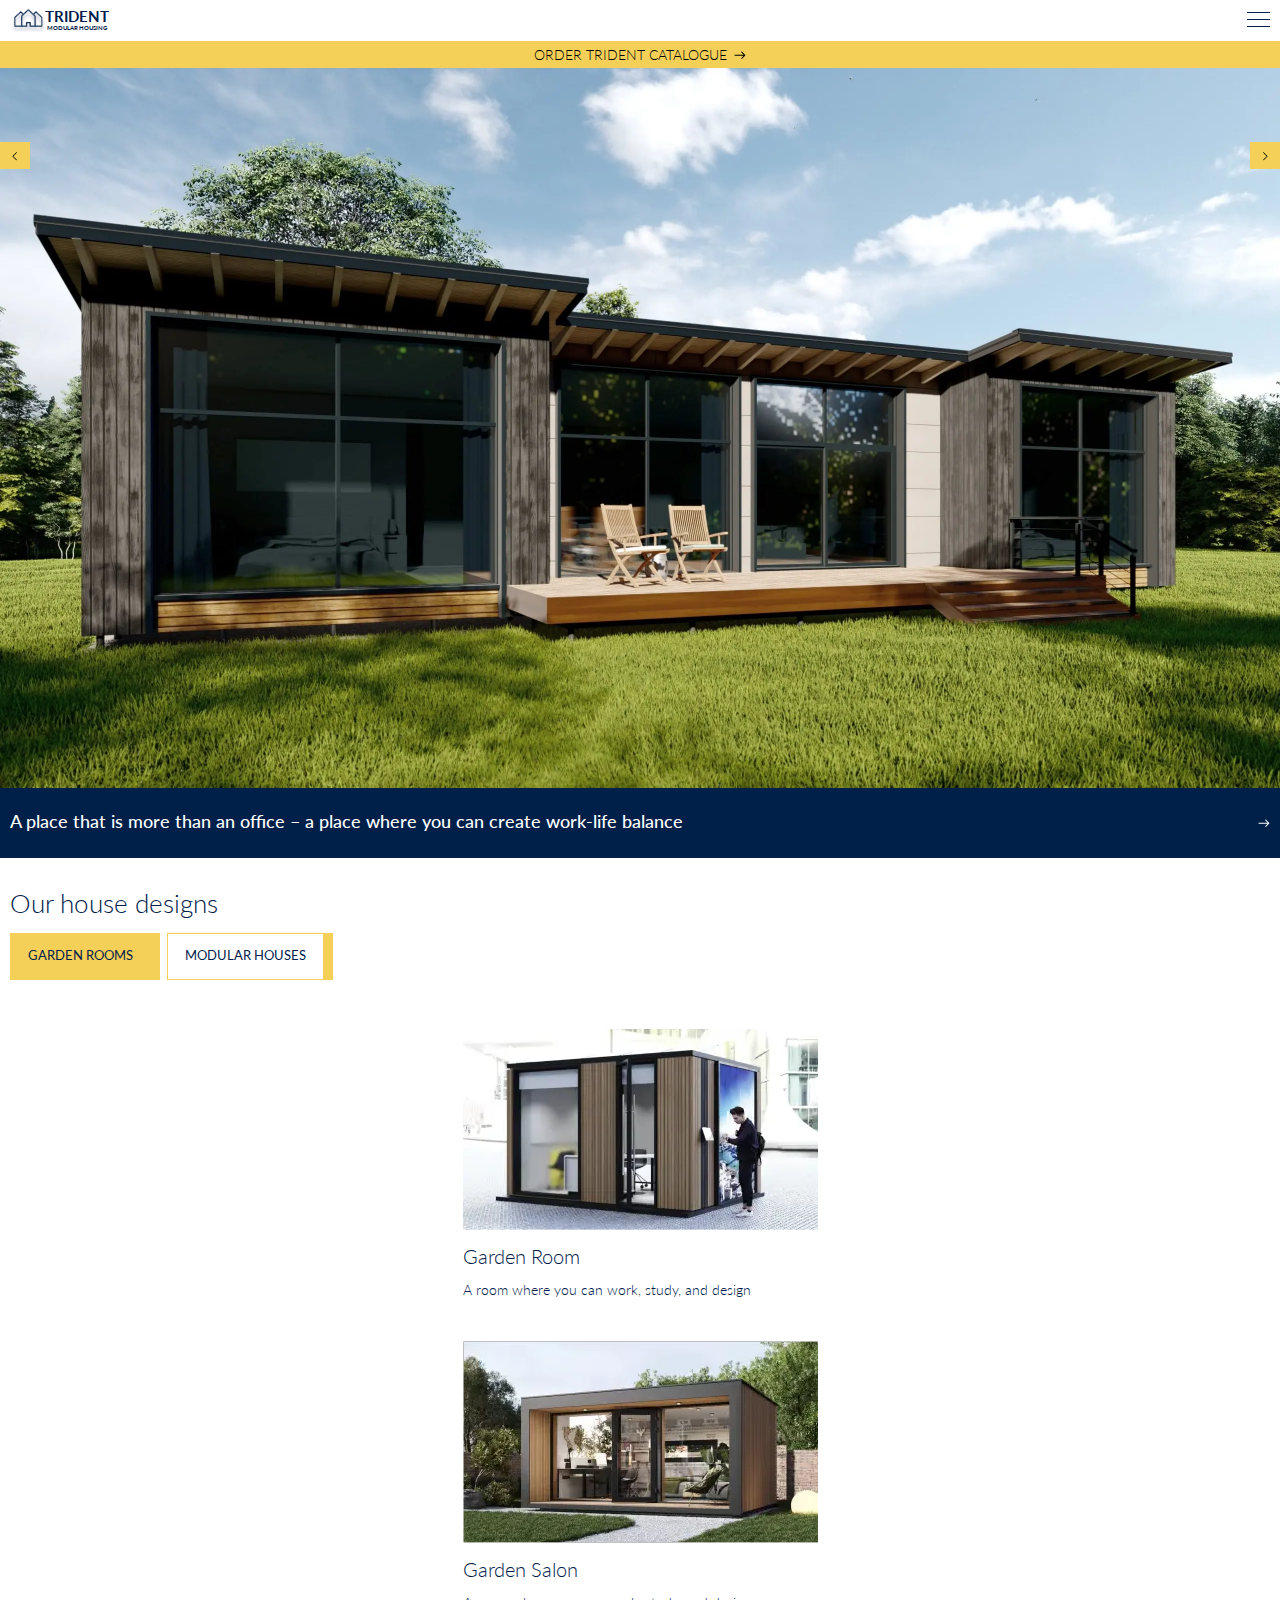
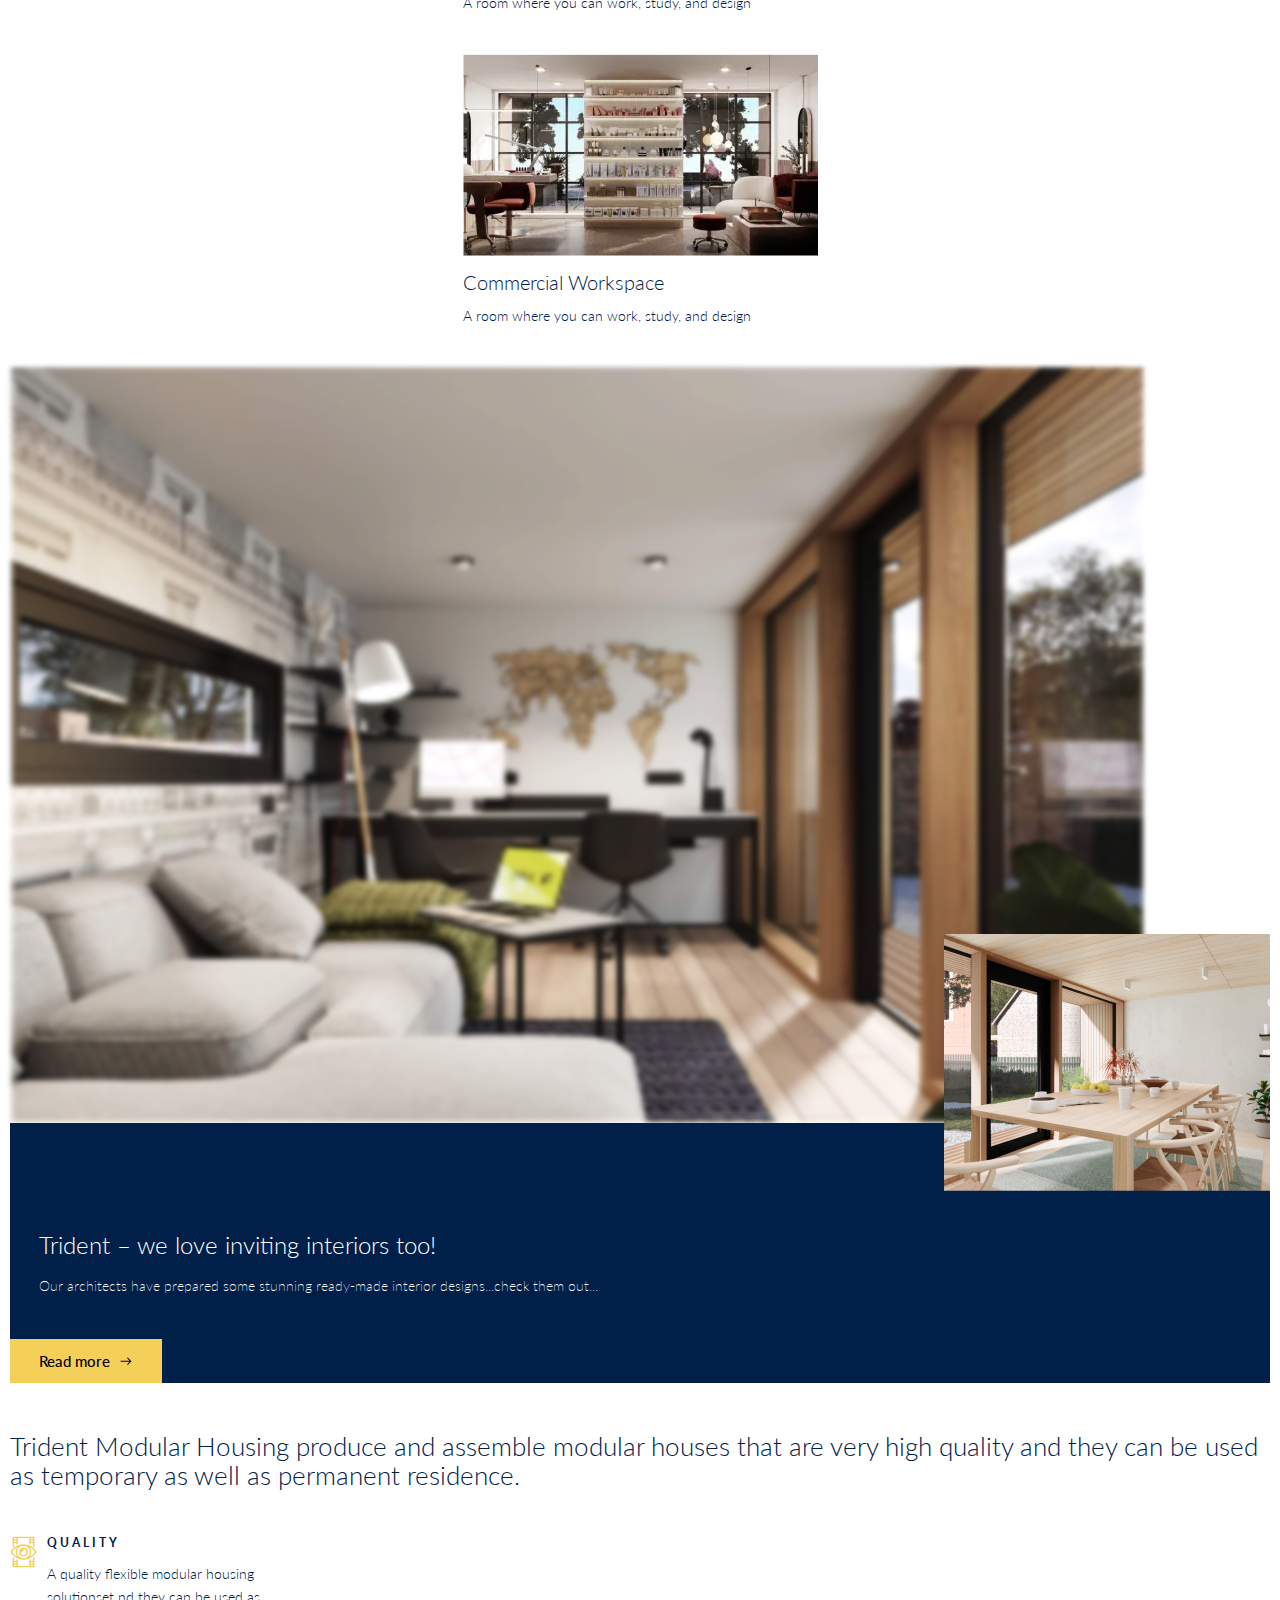
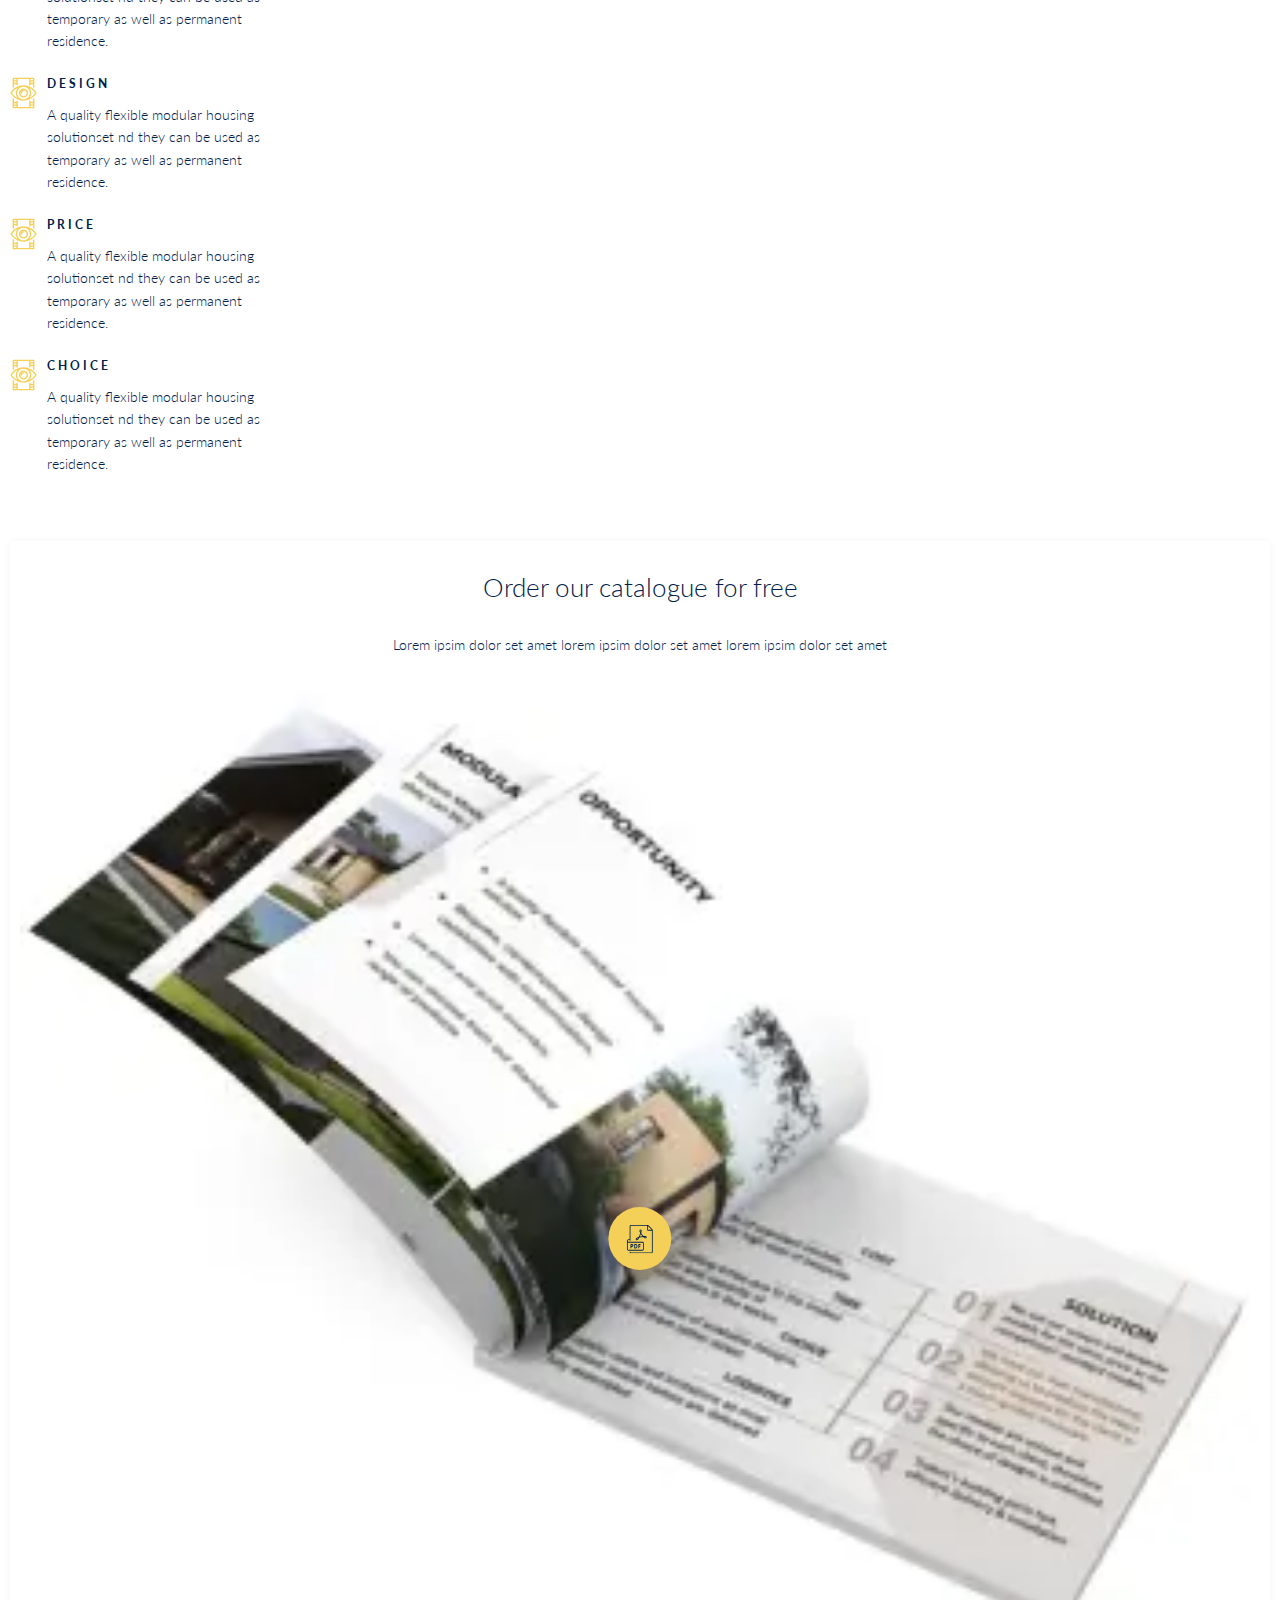
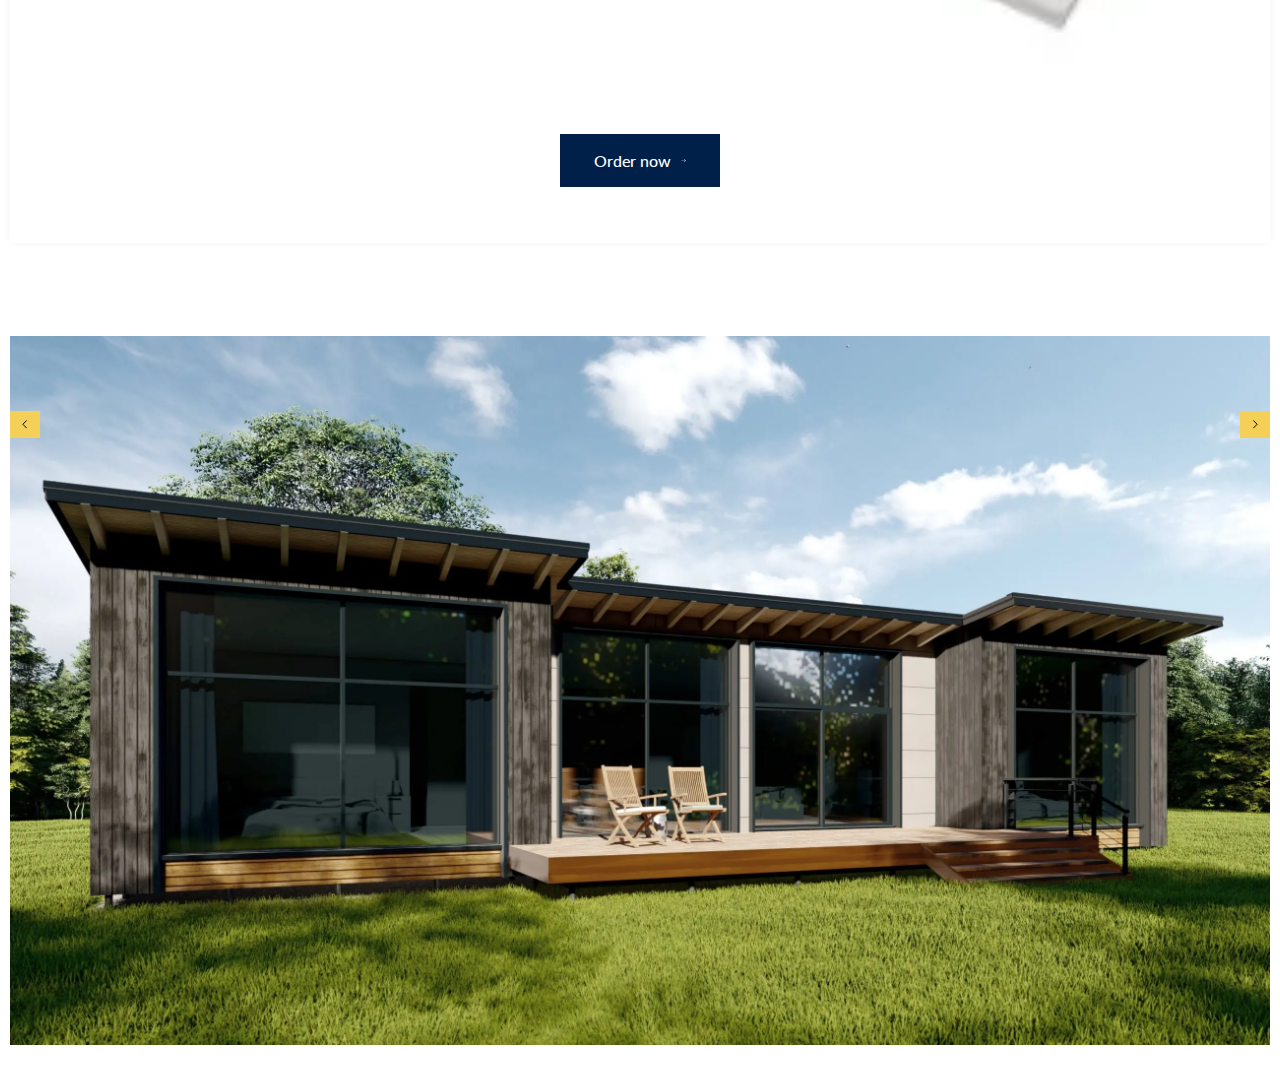
==== commit 46f4adc6: "Add script and styles for .carousel (style.css, app.js)" ====
--- a/index.html
+++ b/index.html
@@ -173,9 +173,6 @@
         
                                     <a class="slider__link link link--excerpt" href="#">
                                         <span class="link__text"></span>
-                                        <svg class="link__icon" width="12" height="8" viewBox="0 0 12 8" fill="none" xmlns="http://www.w3.org/2000/svg">
-                                            <path d="M11.2671 4.61137C11.4624 4.4161 11.4624 4.09952 11.2671 3.90426L8.08515 0.722279C7.88988 0.527016 7.5733 0.527016 7.37804 0.722279C7.18278 0.917541 7.18278 1.23412 7.37804 1.42939L10.2065 4.25781L7.37804 7.08624C7.18278 7.2815 7.18278 7.59808 7.37804 7.79335C7.5733 7.98861 7.88988 7.98861 8.08515 7.79335L11.2671 4.61137ZM0.580078 4.75781H5.74683V3.75781H0.580078V4.75781ZM5.74683 4.75781H10.9136V3.75781H5.74683V4.75781Z" fill="white"/>
-                                        </svg> 
                                     </a>
         
                                 </div>
@@ -197,9 +194,6 @@
         
                                     <a class="slider__link link link--excerpt" href="#">
                                         <span class="link__text"></span>
-                                        <svg class="link__icon" width="12" height="8" viewBox="0 0 12 8" fill="none" xmlns="http://www.w3.org/2000/svg">
-                                            <path d="M11.2671 4.61137C11.4624 4.4161 11.4624 4.09952 11.2671 3.90426L8.08515 0.722279C7.88988 0.527016 7.5733 0.527016 7.37804 0.722279C7.18278 0.917541 7.18278 1.23412 7.37804 1.42939L10.2065 4.25781L7.37804 7.08624C7.18278 7.2815 7.18278 7.59808 7.37804 7.79335C7.5733 7.98861 7.88988 7.98861 8.08515 7.79335L11.2671 4.61137ZM0.580078 4.75781H5.74683V3.75781H0.580078V4.75781ZM5.74683 4.75781H10.9136V3.75781H5.74683V4.75781Z" fill="white"/>
-                                        </svg> 
                                     </a>
         
                                 </div>
@@ -221,9 +215,6 @@
         
                                     <a class="slider__link link link--excerpt" href="#">
                                         <span class="link__text"></span>
-                                        <svg class="link__icon" width="12" height="8" viewBox="0 0 12 8" fill="none" xmlns="http://www.w3.org/2000/svg">
-                                            <path d="M11.2671 4.61137C11.4624 4.4161 11.4624 4.09952 11.2671 3.90426L8.08515 0.722279C7.88988 0.527016 7.5733 0.527016 7.37804 0.722279C7.18278 0.917541 7.18278 1.23412 7.37804 1.42939L10.2065 4.25781L7.37804 7.08624C7.18278 7.2815 7.18278 7.59808 7.37804 7.79335C7.5733 7.98861 7.88988 7.98861 8.08515 7.79335L11.2671 4.61137ZM0.580078 4.75781H5.74683V3.75781H0.580078V4.75781ZM5.74683 4.75781H10.9136V3.75781H5.74683V4.75781Z" fill="white"/>
-                                        </svg> 
                                     </a>
         
                                 </div>
@@ -602,107 +593,9 @@
                         
                     </section> <!-- /.main__carousel -->
 
-                    <section class="main__seo seo">
-
-                        <header class="seo__header">
-
-                            <h2 class="seo__subtitle subtitle">Seo headline</h2>
-
-                            <div class="seo__description"> 
-                                <p class="seo__lead">Seo headline</p>
-                            </div>
-
-                        </header>
-
-                        <div class="seo__content">
-                            <p class="seo__text">Lorem Ipsum is simply dummy text of the printing and typesetting industry. Lorem Ipsum has been the industry's standard dummy text ever since the 1500s, when an unknown printer took a galley of type and scrambled it to make a type specimen book. It has survived not only five centuries, but also the leap into electronic typesetting, remaining essentially unchanged. It was popularised in the 1960s with the release of Letraset sheets containing Lorem Ipsum passages, and more recently with desktop publishing software like Aldus PageMaker including versions of Lorem Ipsum.</p>
-                        </div>
-
-                        <a class="seo__link link link--underline" href="#">Read more</a>
-                        
-                    </section> <!-- /.main__seo seo -->
-                    
                 </div> <!-- /.main__inner -->
 
             </main>
-
-
-            <footer class="page__footer footer">
-
-                <div class="footer__logo logo">
-                    <a class="logo__link" href="#">
-
-                        <img class="logo__icon--footer" src="img/pictures/logo__icon/logo__icon--footer.png" alt="">
-                         
-                        <div class="logo__description">
-                            <span class="logo__lead">Trident</span>
-                            <span class="logo__text">Modular housing</span>
-                        </div>
-
-                    </a>
-                </div>
-
-                <ul class="footer__address address">
-
-                    <li class="address__item">
-                        <a class="address__link link link--address" href="#">
-                            <svg class="address__icon" viewBox="0 0 16 16" fill="none" xmlns="http://www.w3.org/2000/svg">
-                                <path fill-rule="evenodd" clip-rule="evenodd" d="M7.85547 15.0625C4.35547 11.4955 2.60547 8.7455 2.60547 6.8125C2.60547 3.91301 4.95597 1.5625 7.85547 1.5625C10.755 1.5625 13.1055 3.91301 13.1055 6.8125C13.1055 8.7455 11.3555 11.4955 7.85547 15.0625ZM7.85547 13.4875C10.6055 10.5563 11.9805 8.33128 11.9805 6.8125C11.9805 4.53433 10.1336 2.6875 7.85547 2.6875C5.57729 2.6875 3.73047 4.53433 3.73047 6.8125C3.73047 8.33128 5.10547 10.5563 7.85547 13.4875ZM7.85547 9.0625C6.61283 9.0625 5.60547 8.05514 5.60547 6.8125C5.60547 5.56986 6.61283 4.5625 7.85547 4.5625C9.09811 4.5625 10.1055 5.56986 10.1055 6.8125C10.1055 8.05514 9.09811 9.0625 7.85547 9.0625ZM7.85547 7.9375C8.47679 7.9375 8.98047 7.43382 8.98047 6.8125C8.98047 6.19118 8.47679 5.6875 7.85547 5.6875C7.23415 5.6875 6.73047 6.19118 6.73047 6.8125C6.73047 7.43382 7.23415 7.9375 7.85547 7.9375Z"/>
-                            </svg>
-                            <span class="adress__text">111A T.Shevchenko</span>
-                        </a> 
-                    </li>
-
-                    <li class="address__item">
-                        <a class="address__link link link--address" href="tel:0054-6272444">
-                            <svg class="address__icon" viewBox="0 0 16 16" fill="none" xmlns="http://www.w3.org/2000/svg">
-                                <path d="M14.6055 8.3125C14.6055 4.58458 11.5834 1.5625 7.85547 1.5625V2.6875C10.9621 2.6875 13.4805 5.2059 13.4805 8.3125H14.6055Z" fill="white"/>
-                                <path fill-rule="evenodd" clip-rule="evenodd" d="M1.11522 4.8389C1.06072 5.5701 1.24142 6.25829 1.49097 6.93215C2.00728 8.32573 2.79322 9.55873 3.74552 10.6942C5.03342 12.2255 6.57086 13.4384 8.3722 14.313C9.18395 14.7058 10.0244 15.0098 10.9365 15.0585C11.5618 15.0929 12.0735 14.8943 12.5486 14.4449C12.7556 14.249 12.9681 14.0303 13.181 13.8112C13.2877 13.7015 13.3946 13.5915 13.5009 13.4843C13.9713 13.0111 13.9741 12.4348 13.5066 11.9645C12.9501 11.4025 12.3908 10.8434 11.8286 10.2871C11.3697 9.83114 10.796 9.83401 10.337 10.2871C10.1978 10.4252 10.0871 10.5314 9.98288 10.6315C9.82519 10.783 9.68209 10.9204 9.4766 11.1328C9.38195 11.2302 9.33386 11.2417 9.1869 11.1872C9.03993 11.1328 8.72222 10.9636 8.50422 10.8288C7.49169 10.1951 6.64265 9.375 5.89114 8.45168C5.51825 7.99289 5.18552 7.50255 4.95605 6.952C4.90728 6.84017 4.91589 6.76562 5.00768 6.67673C5.1244 6.56387 5.22006 6.4724 5.30848 6.38785C5.48515 6.21893 5.633 6.07755 5.86238 5.84825C6.34139 5.36652 6.33853 4.80163 5.85951 4.31703C5.67779 4.13345 5.49479 3.95115 5.31222 3.76928L5.31077 3.76783C5.22005 3.67746 5.12945 3.5872 5.03915 3.49694C4.75807 3.21308 4.47693 2.92916 4.19298 2.65104C3.73404 2.20085 3.1575 2.19798 2.69856 2.65104C2.69856 2.65104 1.9999 3.31662 1.64873 3.68905C1.29756 4.06149 1.14964 4.38871 1.11522 4.8389ZM3.62384 3.67159C3.5258 3.57547 3.51511 3.56498 3.44687 3.56498C3.37718 3.56498 3.3418 3.5979 3.27741 3.65782C3.26703 3.66748 3.2559 3.67784 3.24375 3.68887C3.15621 3.76837 2.47668 4.44941 2.47668 4.44941C2.47668 4.44941 2.30385 4.62489 2.25009 4.79474C2.19634 4.96459 2.22983 5.37306 2.27631 5.60589C2.65543 7.50491 4.0053 9.37603 5.20272 10.6404C6.41924 11.925 8.15232 13.1898 10.2145 13.8265C10.4761 13.9073 11.161 13.9743 11.3714 13.8943C11.5818 13.8144 11.7853 13.623 11.7853 13.623L12.3784 13.0184C12.3784 13.0184 12.5659 12.8493 12.5659 12.7457C12.5659 12.6421 12.5138 12.575 12.4433 12.5043C11.7729 11.8306 11.4034 11.458 11.335 11.3863L11.3227 11.3735C11.2177 11.2635 11.1678 11.2111 11.0782 11.2111C10.992 11.2111 10.9064 11.3013 10.8518 11.3589L10.8396 11.3716C10.1287 12.1129 9.88504 12.3066 9.44997 12.3412C8.73842 12.3976 7.3567 11.6277 5.89389 10.1441C4.43109 8.66056 3.72605 7.23646 3.80185 6.70998C3.8733 6.21368 4.14541 5.94906 4.22099 5.87556L4.23251 5.86427C4.28578 5.81079 4.85724 5.26394 4.85724 5.26394C4.85724 5.26394 4.9814 5.15245 4.9814 5.08798C4.9814 5.028 4.95468 5.00136 4.91752 4.9643L4.909 4.95578C4.19659 4.23918 3.78976 3.83211 3.68851 3.73457C3.66337 3.71034 3.64205 3.68944 3.62384 3.67159Z">
-                                <path d="M7.85547 3.8125C10.3407 3.8125 12.3555 5.82722 12.3555 8.3125H11.2305C11.2305 6.44854 9.71943 4.9375 7.85547 4.9375V3.8125Z">
-                            </svg>
-                            <span class="adress__text">0054-6272444</span>
-                        </a> 
-                    </li>
-
-                    <li class="address__item">
-                        <a class="address__link link link--address" href="mailto:info@mail.com">
-                            <svg class="address__icon" viewBox="0 0 16 16" fill="none" xmlns="http://www.w3.org/2000/svg">
-                                <path fill-rule="evenodd" clip-rule="evenodd" d="M1.10547 3.0625H14.6055V13.5625H1.10547V3.0625ZM2.23047 4.1875L7.85547 7.65088L13.4805 4.1875H2.23047ZM2.23047 5.5085V12.4375H13.4805V5.5085L7.85547 8.96908L2.23047 5.5085Z"/>
-                                </svg>
-                            <span class="adress__text">info@mail.com</span>
-                        </a> 
-                    </li>
-
-                </ul> <!-- /.footer__address address -->
-
-                <ul class="footer__social social">
-
-                    <li class="social__item">
-                        <a class="social__link" href="#" target="_blank">
-                            <img class="social__icon" src="img/icons/social__icon/fb.svg" alt="">
-                        </a>
-                    </li>
-
-                    <li class="social__item">
-                        <a class="social__link" href="#" target="_blank">
-                            <img class="social__icon" src="img/icons/social__icon/instagram.svg" alt="">
-                        </a>
-                    </li>
-
-                    <li class="social__item">
-                        <a class="social__link" href="#" target="_blank">
-                            <img class="social__icon" src="img/icons/social__icon/youtube.svg" alt="">
-                        </a>
-                    </li>
-                    
-                </ul> <!-- /.footer__social social -->
-
-                <div class="footer__copyright copyright">
-                    <p class="copyright__text">© Trident 2023</p>
-                    <a class="copyright__pravicy" href="#" target="_blank">Privacy Policy</a>
-                </div>
-
-            </footer>
             
         </div> <!-- /.page__wrapper wrapper -->
 
--- a/css/style.css
+++ b/css/style.css
@@ -212,7 +212,6 @@
     --primary-btn-bg: #00204a;
 
     --accent-btn-border: #f4d059;
-    --accent-link-border: #00142f;
 
     --primary-shadow: #f5f5f5;
 
@@ -988,7 +987,7 @@
         top: 50%;
         transform: translateY(-50%);
     }
-    
+
     .controls__btn--prev {
         left: 0;
     }
@@ -997,160 +996,4 @@
         right: 0%;
     }
 
-
-    /* .seo */
-
-    .main__seo {
-        width: 100%;
-
-        margin: 0 0 92.53px;
-    }
-
-    .seo {
-        width: 100%;
-    }
-
-    .seo__header {
-        width: 100%;
-
-        margin: 0 0 26.5px;
-    }
-
-    .seo__header *:not(:last-child) {
-        margin: 0 0 10px;
-    }
-
-    .seo__subtitle {
-        margin: 0;
-
-        font-size: 2.57em;
-        line-height: 1.25;
-    }
-
-    .seo__description *:not(:last-child) {
-        margin: 0 0 10px;
-    }
-
-    .seo__lead {
-        font-size: 2.14em;
-        font-weight: 400;
-        line-height: 1.5;
-    }
-
-    .seo__content {
-        margin: 0 0 30px;
-    }
-
-    .seo__content *:not(:last-child) {
-        margin: 0 0 10px;
-    }
-    
-    .seo__text {
-        line-height: 1.6;
-    }
-
-    .seo__link {
-        display: block;
-
-        width: 100%;
-    }
-
-    .link--underline {
-        border-bottom: 1px dashed var(--accent-link-border);
-        
-        font-size: 1.14em;
-        font-weight: 500;
-        line-height: 1.89;
-        text-align: left;
-    }
-
-
-    /* .footer */
-
-    .page__footer {
-        padding: 25.47px 27.36px 26.32px;
-        
-        background: var(--primary-bg);
-
-        color: var(--light-font-color);
-    }
-
-    .footer {
-        display: flex;
-        flex-direction: column;
-        justify-content: flex-start;
-        align-items: flex-start;
-    }
-
-    .footer__logo {
-        margin: 0 0 41.84px;
-    }
-
-    .footer__address {
-        margin: 0 0 38.83px;
-    }
-    
-    .address__item {
-        margin: 0 0 12.5px;
-    }
-    
-    .address__link {
-        display: flex;
-        flex-direction: row;
-        justify-content: flex-start;
-        align-items: center;
-        gap: 15.73px;
-    }
-
-    .link--address {
-        font-size: 1.07em;
-        line-height: 1.2;
-    }
-
-    .address__icon {
-        flex: 0 0 16px;
-        height: 16px;
-
-        fill: var(--default-bg);
-    }
-
-    .footer__social {
-        margin: 0 0 51.61px;
-    }
-    
-    .social {
-        display: flex;
-        flex-direction: row;
-        justify-content: flex-start;
-        align-items: center;
-        gap: 20.25px;   
-    }
-
-    .social__link {
-        display: flex;
-        flex-direction: row;
-        justify-content: center;
-        align-items: center;
-    }
-
-    .social__icon {
-        flex: 0 0 20px;
-        height: 20px;
-    }
-
-    .copyright {
-        display: flex;
-        flex-direction: row;
-        justify-content: flex-start;
-        align-items: center;
-        gap: 43px;
-    }
-
-    .footer__copyright {
-        font-size: 0.85em;
-        line-height: 1.25;
-        text-transform: capitalize;
-        
-        opacity: 0.65;
-    }
 }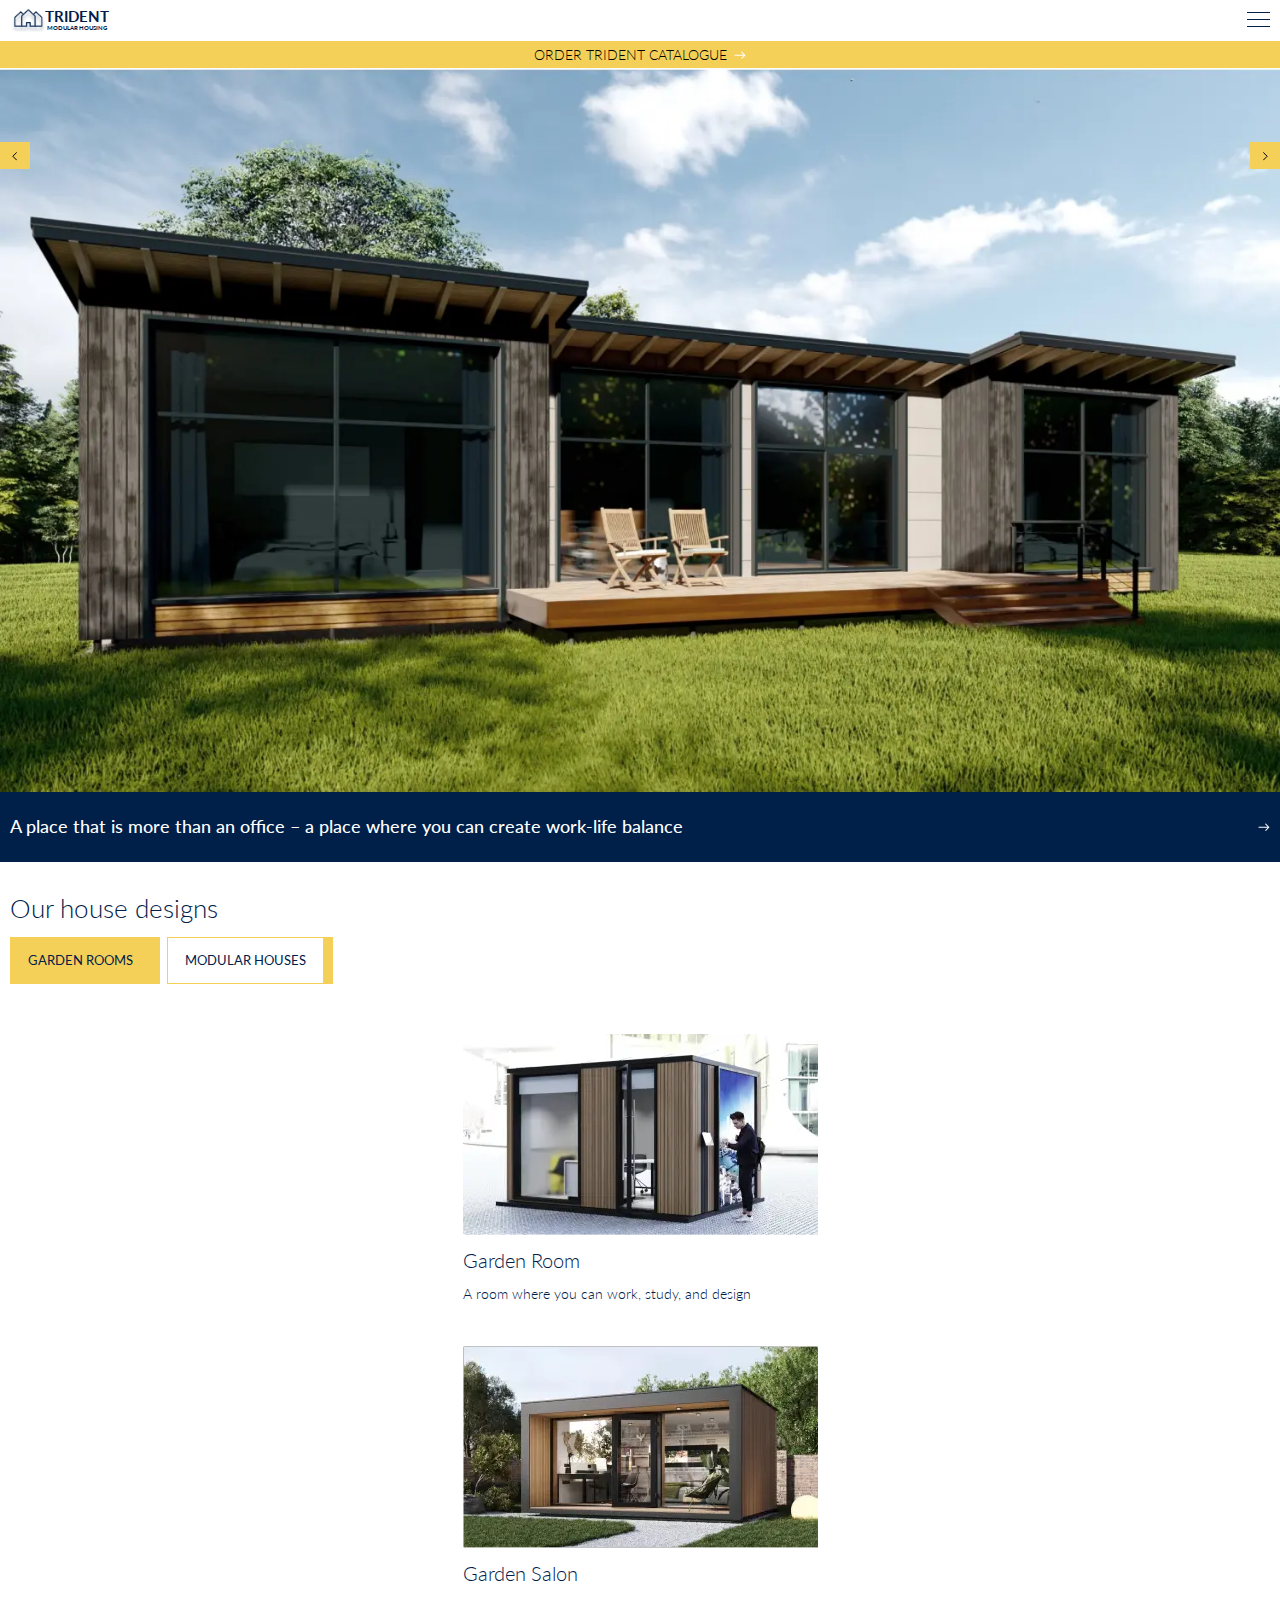
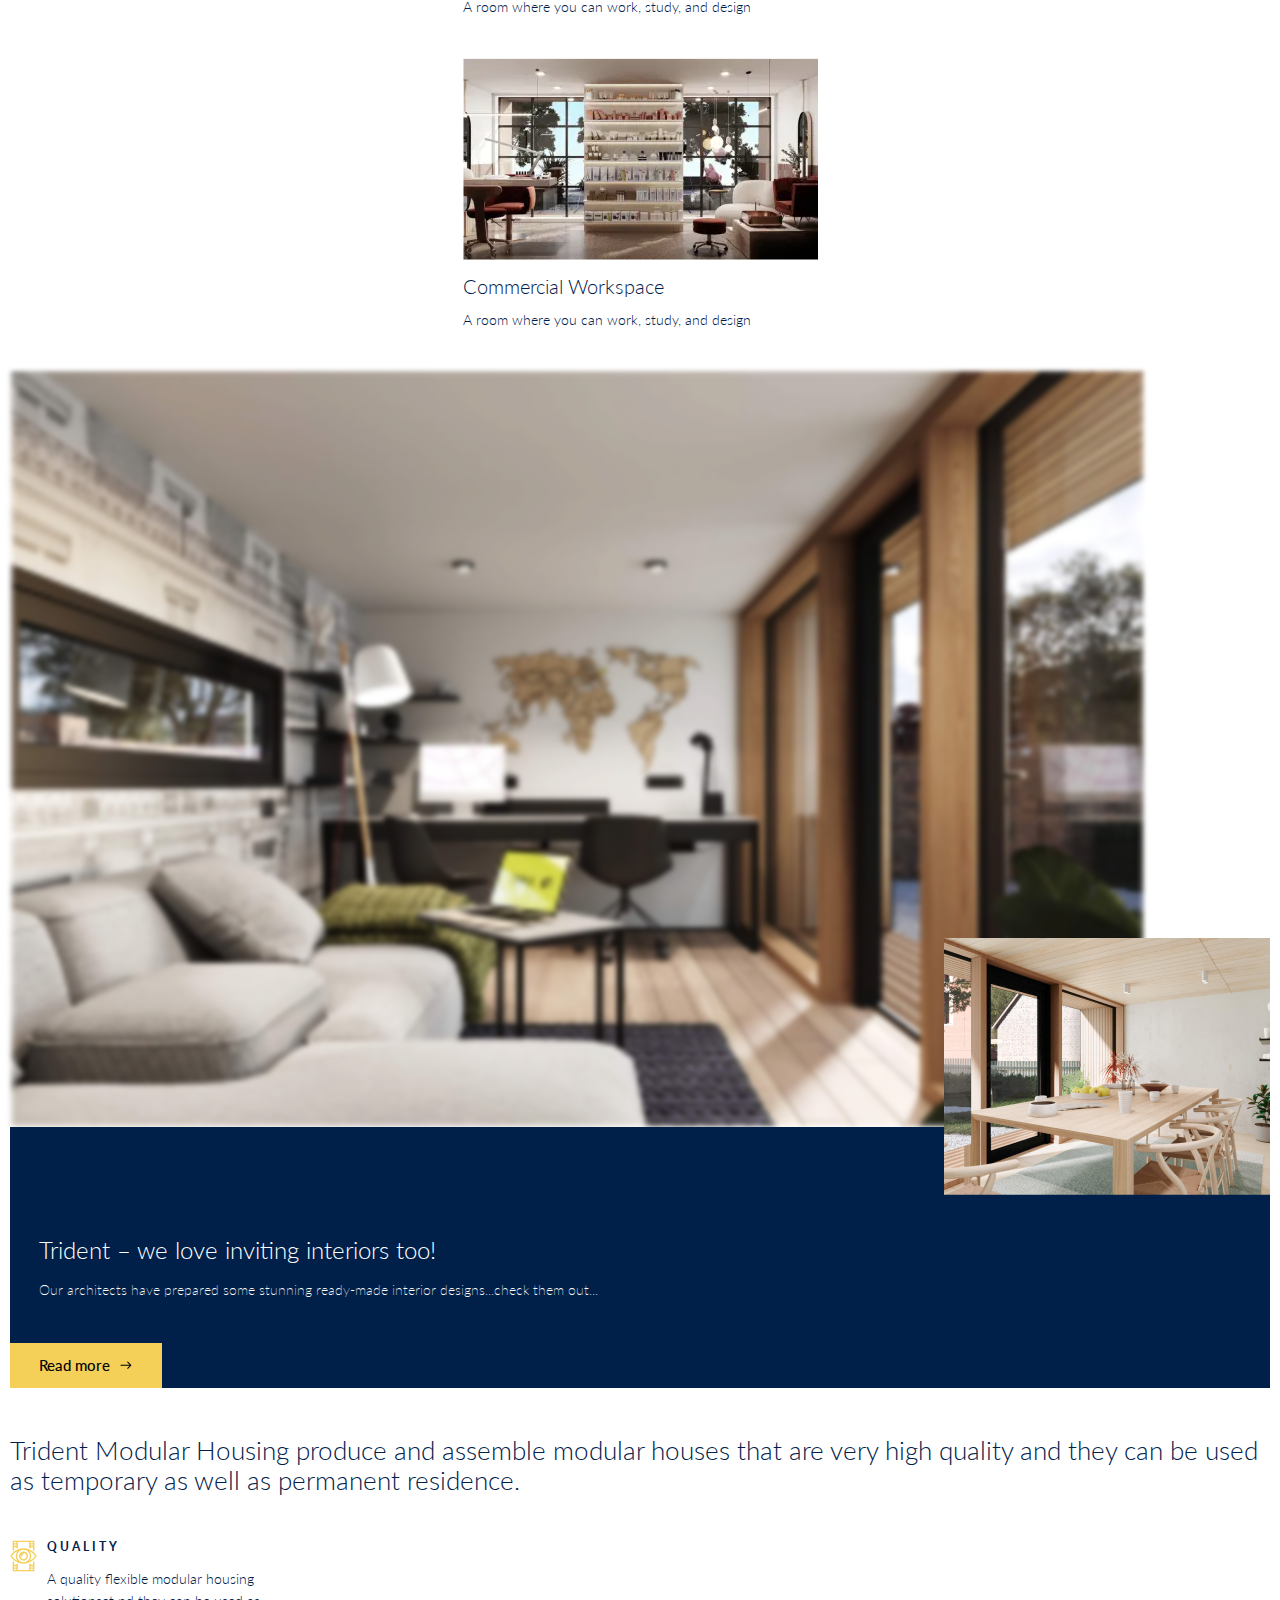
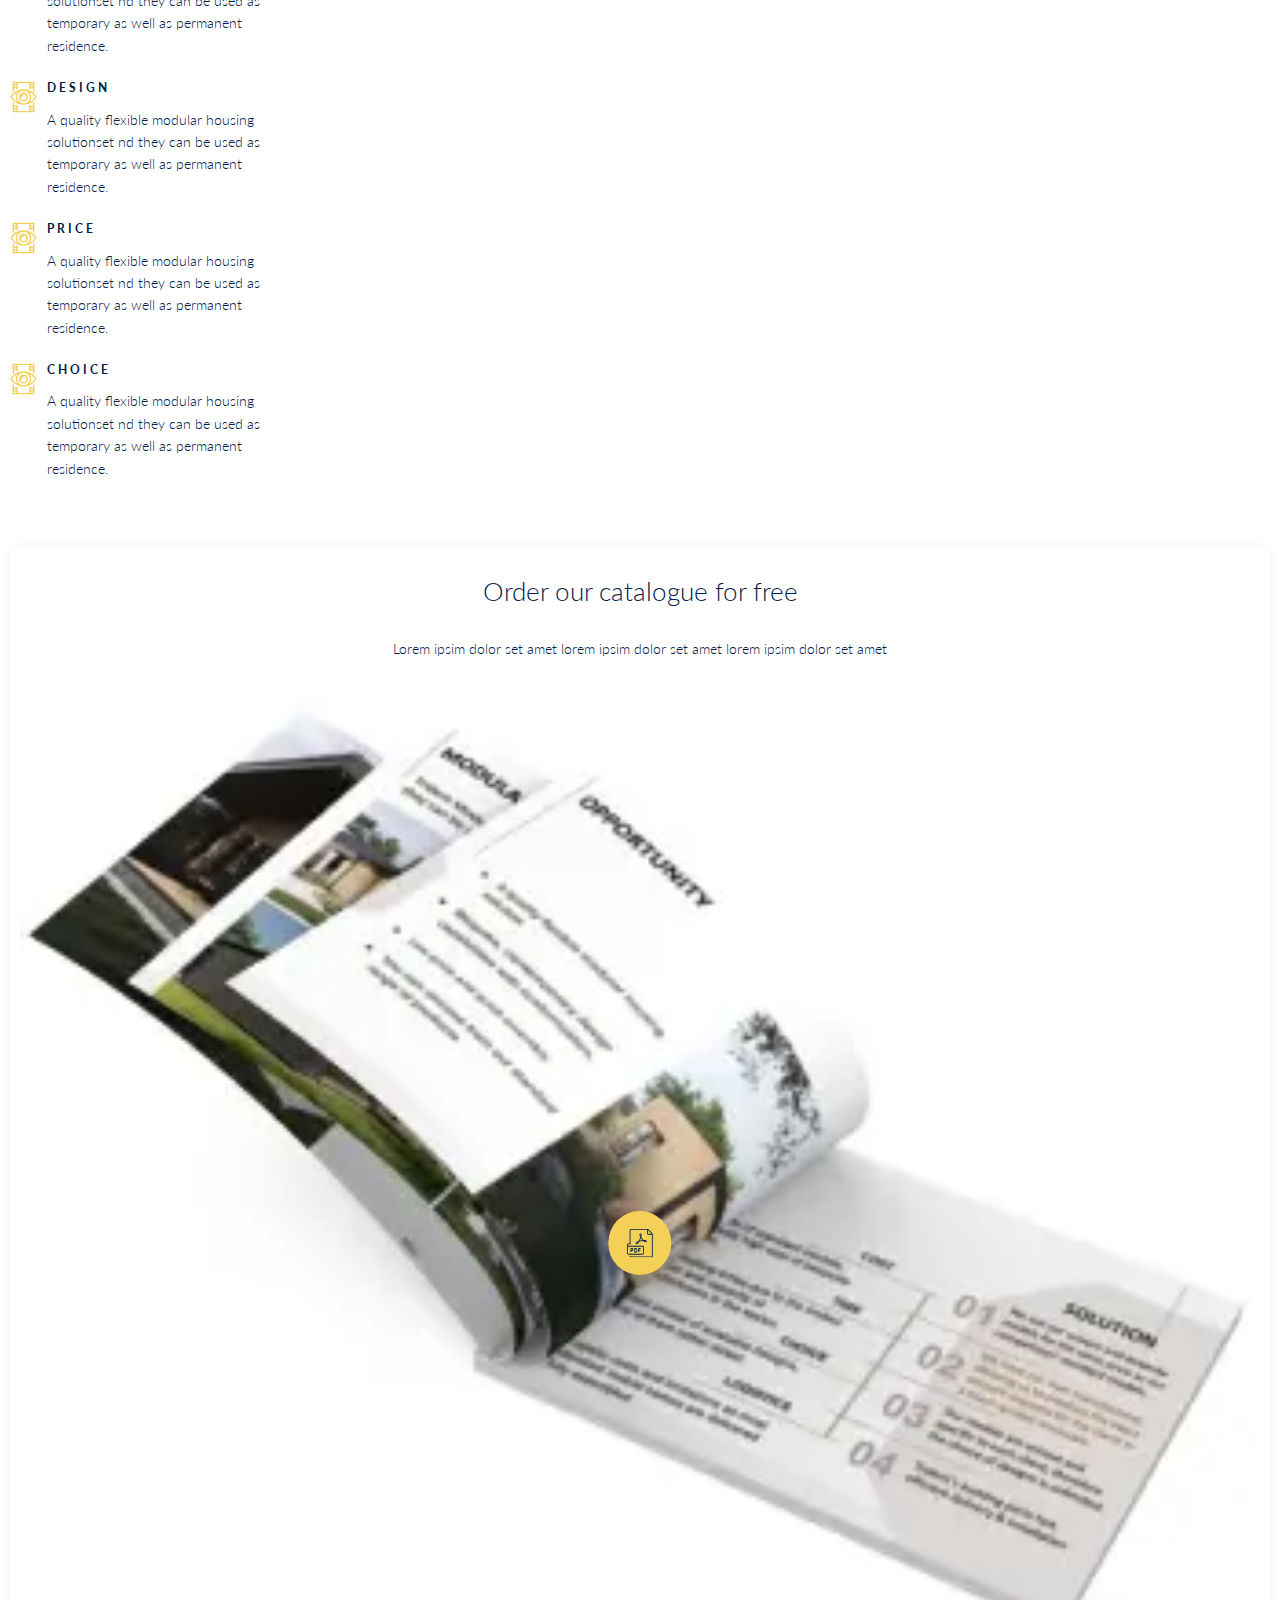
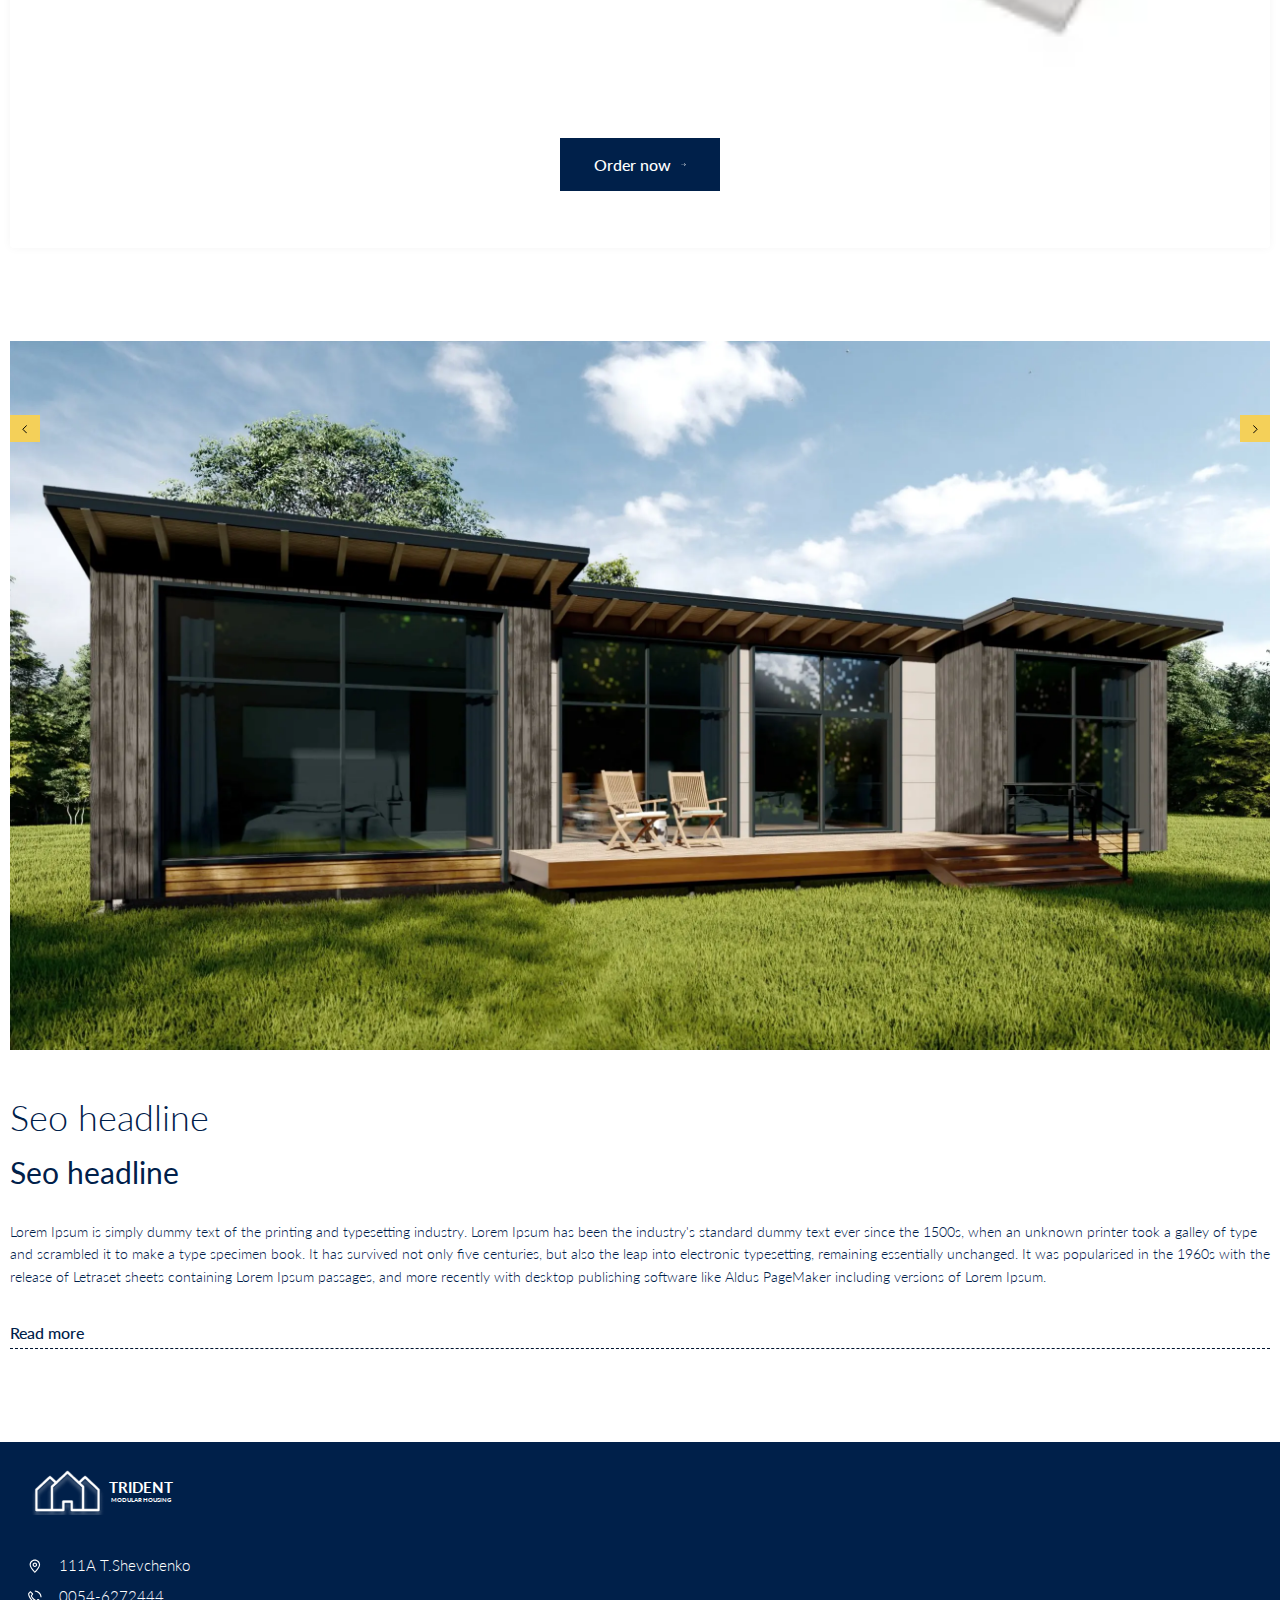
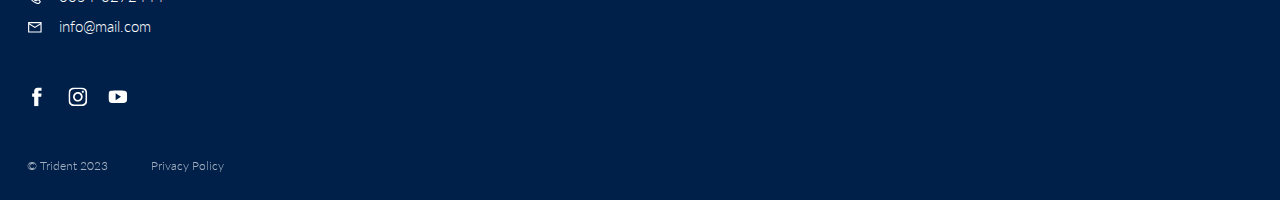
==== commit 15c4f03b: "Add files for .slider (index.html)" ====
--- a/index.html
+++ b/index.html
@@ -137,7 +137,21 @@
                             <li class="slider__item">
         
                                 <picture class="slider__img-container">
-                                    <source class="slider__img" srcset="img/pictures/slider__img/slider__img-1.webp">
+                                    <source srcset="img/pictures/slider__img/slider__img-1.webp" media="(min-width: 1440px)" type="image/webp">
+                                    <source srcset="img/pictures/slider__img/slider__img-1.jpg" media="(min-width: 1440px)" type="image/img">
+
+                                    <source srcset="img/pictures/slider__img/slider__img-1(min-1201px).webp" media="(min-width: 1201px)" type="image/webp">
+                                    <source srcset="img/pictures/slider__img/slider__img-1(min-1201px).jpg" media="(min-width: 1201px)" type="image/img">
+
+                                    <source srcset="img/pictures/slider__img/slider__img-1(min-1025px).webp" media="(min-width: 1025px)" type="image/webp">
+                                    <source srcset="img/pictures/slider__img/slider__img-1(min-1025px).jpg" media="(min-width: 1025px)" type="image/img">
+
+                                    <source srcset="img/pictures/slider__img/slider__img-1(min-481px).webp" media="(min-width: 481px)" type="image/webp">
+                                    <source srcset="img/pictures/slider__img/slider__img-1(min-481px).jpg" media="(min-width: 481px)" type="image/img">
+
+                                    <source srcset="img/pictures/slider__img/slider__img-1(min-320px).webp" media="(min-width: 320px)" type="image/webp">
+                                    <source srcset="img/pictures/slider__img/slider__img-1(min-320px).jpg" media="(min-width: 320px)" type="image/img">
+
                                     <img class="slider__img" src="img/pictures/slider__img/slider__img-1.jpg" alt="">
                                 </picture>
         
@@ -145,76 +159,127 @@
         
                                     <div class="slider__text-container">
                                         <p class="slider__text">A place that is more than an office – a place where you can create work-life balance</p>
+                                    </div>
+        
+                                    <a class="slider__link link link--excerpt" href="#">
+                                        <span class="link__text"></span>
+                                        <svg class="link__icon" viewBox="0 0 12 8" fill="none" xmlns="http://www.w3.org/2000/svg">
+                                            <path d="M11.2671 4.61137C11.4624 4.4161 11.4624 4.09952 11.2671 3.90426L8.08515 0.722279C7.88988 0.527016 7.5733 0.527016 7.37804 0.722279C7.18278 0.917541 7.18278 1.23412 7.37804 1.42939L10.2065 4.25781L7.37804 7.08624C7.18278 7.2815 7.18278 7.59808 7.37804 7.79335C7.5733 7.98861 7.88988 7.98861 8.08515 7.79335L11.2671 4.61137ZM0.580078 4.75781H5.74683V3.75781H0.580078V4.75781ZM5.74683 4.75781H10.9136V3.75781H5.74683V4.75781Z"/>
+                                        </svg>                                    
+                                    </a>
+        
+                                </div>
+        
+                            </li>
+        
+                            <li class="slider__item">
+        
+                                <picture class="slider__img-container">
+                                    <source srcset="img/pictures/slider__img/slider__img-2(min-1201px).webp" media="(min-width: 1201px)" type="image/webp">
+                                    <source srcset="img/pictures/slider__img/slider__img-2(min-1201px).jpg" media="(min-width: 1201px)" type="image/img">
+
+                                    <source srcset="img/pictures/slider__img/slider__img-2(min-1025px).webp" media="(min-width: 1025px)" type="image/webp">
+                                    <source srcset="img/pictures/slider__img/slider__img-2(min-1025px).jpg" media="(min-width: 1025px)" type="image/img">
+
+                                    <source srcset="img/pictures/slider__img/slider__img-2(min-750px).webp" media="(min-width: 750px)" type="image/webp">
+                                    <source srcset="img/pictures/slider__img/slider__img-2(min-750px).jpg" media="(min-width: 750px)" type="image/img">
+
+                                    <source srcset="img/pictures/slider__img/slider__img-2(min-481px).webp" media="(min-width: 481px)" type="image/webp">
+                                    <source srcset="img/pictures/slider__img/slider__img-2(min-481px).jpg" media="(min-width: 481px)" type="image/img">
+
+                                    <source srcset="img/pictures/slider__img/slider__img-2(min-320px).webp" media="(min-width: 320px)" type="image/webp">
+                                    <source srcset="img/pictures/slider__img/slider__img-2(min-320px).jpg" media="(min-width: 320px)" type="image/img">
+
+                                    <img class="slider__img" src="img/pictures/slider__img/slider__img-2(min-1201px).jpg" alt="">
+                                </picture>
+        
+                                <div class="slider__description">
+        
+                                    <div class="slider__text-container">
+                                        <p class="slider__text">Lorem ipsum dolor sit amet, consectetur adipisicing elit. Mollitia eos molestiae reprehenderit iure dignissimos quae. Impedit odit aut eos reprehenderit, dolorem, rerum at obcaecati</p>
+                                    </div>
+        
+                                    <a class="slider__link link link--excerpt" href="#">
+                                        <span class="link__text"></span>
+                                        <svg class="link__icon" viewBox="0 0 12 8" fill="none" xmlns="http://www.w3.org/2000/svg">
+                                            <path d="M11.2671 4.61137C11.4624 4.4161 11.4624 4.09952 11.2671 3.90426L8.08515 0.722279C7.88988 0.527016 7.5733 0.527016 7.37804 0.722279C7.18278 0.917541 7.18278 1.23412 7.37804 1.42939L10.2065 4.25781L7.37804 7.08624C7.18278 7.2815 7.18278 7.59808 7.37804 7.79335C7.5733 7.98861 7.88988 7.98861 8.08515 7.79335L11.2671 4.61137ZM0.580078 4.75781H5.74683V3.75781H0.580078V4.75781ZM5.74683 4.75781H10.9136V3.75781H5.74683V4.75781Z" fill="white"/>
+                                        </svg> 
+                                    </a>
+        
+                                </div>
+        
+                            </li>
+        
+                            <li class="slider__item">
+        
+                                <picture class="slider__img-container">
+                                    <source srcset="img/pictures/slider__img/slider__img-3(min-1201px).webp" media="(min-width: 1201px)" type="image/webp">
+                                    <source srcset="img/pictures/slider__img/slider__img-3(min-1201px).jpg" media="(min-width: 1201px)" type="image/img">
+
+                                    <source srcset="img/pictures/slider__img/slider__img-3(min-1025px).webp" media="(min-width: 1025px)" type="image/webp">
+                                    <source srcset="img/pictures/slider__img/slider__img-3(min-1025px).jpg" media="(min-width: 1025px)" type="image/img">
+
+                                    <source srcset="img/pictures/slider__img/slider__img-3(min-750px).webp" media="(min-width: 750px)" type="image/webp">
+                                    <source srcset="img/pictures/slider__img/slider__img-3(min-750px).jpg" media="(min-width: 750px)" type="image/img">
+
+                                    <source srcset="img/pictures/slider__img/slider__img-3(min-481px).webp" media="(min-width: 481px)" type="image/webp">
+                                    <source srcset="img/pictures/slider__img/slider__img-3(min-481px).jpg" media="(min-width: 481px)" type="image/img">
+
+                                    <source srcset="img/pictures/slider__img/slider__img-3(min-320px).webp" media="(min-width: 320px)" type="image/webp">
+                                    <source srcset="img/pictures/slider__img/slider__img-3(min-320px).jpg" media="(min-width: 320px)" type="image/img">
+
+                                    <img class="slider__img" src="img/pictures/slider__img/slider__img-3(min-1201px).jpg" alt="">
+                                </picture>
+        
+                                <div class="slider__description">
+        
+                                    <div class="slider__text-container">
+                                        <p class="slider__text">Lorem ipsum dolor sit amet, consectetur adipisicing elit. Accusamus provident minima atque impedit voluptatem?</p>
+                                    </div>
+        
+                                    <a class="slider__link link link--excerpt" href="#">
+                                        <span class="link__text"></span>
+                                        <svg class="link__icon" viewBox="0 0 12 8" fill="none" xmlns="http://www.w3.org/2000/svg">
+                                            <path d="M11.2671 4.61137C11.4624 4.4161 11.4624 4.09952 11.2671 3.90426L8.08515 0.722279C7.88988 0.527016 7.5733 0.527016 7.37804 0.722279C7.18278 0.917541 7.18278 1.23412 7.37804 1.42939L10.2065 4.25781L7.37804 7.08624C7.18278 7.2815 7.18278 7.59808 7.37804 7.79335C7.5733 7.98861 7.88988 7.98861 8.08515 7.79335L11.2671 4.61137ZM0.580078 4.75781H5.74683V3.75781H0.580078V4.75781ZM5.74683 4.75781H10.9136V3.75781H5.74683V4.75781Z"/>
+                                        </svg> 
+                                    </a>
+        
+                                </div>
+        
+                            </li>
+        
+                            <li class="slider__item">
+        
+                                <picture class="slider__img-container">
+                                    <source srcset="img/pictures/slider__img/slider__img-4(min-1201px).webp" media="(min-width: 1201px)" type="image/webp">
+                                    <source srcset="img/pictures/slider__img/slider__img-4(min-1201px).jpg" media="(min-width: 1201px)" type="image/img">
+
+                                    <source srcset="img/pictures/slider__img/slider__img-4(min-1025px).webp" media="(min-width: 1025px)" type="image/webp">
+                                    <source srcset="img/pictures/slider__img/slider__img-4(min-1025px).jpg" media="(min-width: 1025px)" type="image/img">
+
+                                    <source srcset="img/pictures/slider__img/slider__img-4(min-750px).webp" media="(min-width: 750px)" type="image/webp">
+                                    <source srcset="img/pictures/slider__img/slider__img-4(min-750px).jpg" media="(min-width: 750px)" type="image/img">
+
+                                    <source srcset="img/pictures/slider__img/slider__img-4(min-481px).webp" media="(min-width: 481px)" type="image/webp">
+                                    <source srcset="img/pictures/slider__img/slider__img-4(min-481px).jpg" media="(min-width: 481px)" type="image/img">
+
+                                    <source srcset="img/pictures/slider__img/slider__img-4(min-320px).webp" media="(min-width: 320px)" type="image/webp">
+                                    <source srcset="img/pictures/slider__img/slider__img-4(min-320px).jpg" media="(min-width: 320px)" type="image/img">
+
+                                    <img class="slider__img" src="img/pictures/slider__img/slider__img-4(min-1201px).jpg" alt="">
+                                </picture>
+        
+                                <div class="slider__description">
+        
+                                    <div class="slider__text-container">
+                                        <p class="slider__text">Lorem ipsum dolor sit amet consectetur adipisicing elit. Aspernatur nihil ipsam suscipit accusamus hic numquam aliquam.</p>
                                     </div>
         
                                     <a class="slider__link link link--excerpt" href="#">
                                         <span class="link__text"></span>
                                         <svg class="link__icon" width="12" height="8" viewBox="0 0 12 8" fill="none" xmlns="http://www.w3.org/2000/svg">
                                             <path d="M11.2671 4.61137C11.4624 4.4161 11.4624 4.09952 11.2671 3.90426L8.08515 0.722279C7.88988 0.527016 7.5733 0.527016 7.37804 0.722279C7.18278 0.917541 7.18278 1.23412 7.37804 1.42939L10.2065 4.25781L7.37804 7.08624C7.18278 7.2815 7.18278 7.59808 7.37804 7.79335C7.5733 7.98861 7.88988 7.98861 8.08515 7.79335L11.2671 4.61137ZM0.580078 4.75781H5.74683V3.75781H0.580078V4.75781ZM5.74683 4.75781H10.9136V3.75781H5.74683V4.75781Z" fill="white"/>
-                                        </svg>                                    
-                                    </a>
-        
-                                </div>
-        
-                            </li>
-        
-                            <li class="slider__item">
-        
-                                <picture class="slider__img-container">
-                                    <source class="slider__img" srcset="img/pictures/slider__img/slider__img-2.webp">
-                                    <img class="slider__img" src="img/pictures/slider__img/slider__img-2.jpg" alt="">
-                                </picture>
-        
-                                <div class="slider__description">
-        
-                                    <div class="slider__text-container">
-                                        <p class="slider__text">Lorem ipsum dolor sit amet, consectetur adipisicing elit. Mollitia eos molestiae reprehenderit iure dignissimos quae. Impedit odit aut eos reprehenderit, dolorem, rerum at obcaecati</p>
-                                    </div>
-        
-                                    <a class="slider__link link link--excerpt" href="#">
-                                        <span class="link__text"></span>
-                                    </a>
-        
-                                </div>
-        
-                            </li>
-        
-                            <li class="slider__item">
-        
-                                <picture class="slider__img-container">
-                                    <source class="slider__img" srcset="img/pictures/slider__img/slider__img-3.webp">
-                                    <img class="slider__img" src="img/pictures/slider__img/slider__img-3.jpg" alt="">
-                                </picture>
-        
-                                <div class="slider__description">
-        
-                                    <div class="slider__text-container">
-                                        <p class="slider__text">Lorem ipsum dolor sit amet, consectetur adipisicing elit. Accusamus provident minima atque impedit voluptatem?</p>
-                                    </div>
-        
-                                    <a class="slider__link link link--excerpt" href="#">
-                                        <span class="link__text"></span>
-                                    </a>
-        
-                                </div>
-        
-                            </li>
-        
-                            <li class="slider__item">
-        
-                                <picture class="slider__img-container">
-                                    <source class="slider__img" srcset="img/pictures/slider__img/slider__img-4.webp">
-                                    <img class="slider__img" src="img/pictures/slider__img/slider__img-4.jpg" alt="">
-                                </picture>
-        
-                                <div class="slider__description">
-        
-                                    <div class="slider__text-container">
-                                        <p class="slider__text">Lorem ipsum dolor sit amet consectetur adipisicing elit. Aspernatur nihil ipsam suscipit accusamus hic numquam aliquam.</p>
-                                    </div>
-        
-                                    <a class="slider__link link link--excerpt" href="#">
-                                        <span class="link__text"></span>
+                                        </svg> 
                                     </a>
         
                                 </div>
@@ -593,9 +658,107 @@
                         
                     </section> <!-- /.main__carousel -->
 
+                    <section class="main__seo seo">
+
+                        <header class="seo__header">
+
+                            <h2 class="seo__subtitle subtitle">Seo headline</h2>
+
+                            <div class="seo__description"> 
+                                <p class="seo__lead">Seo headline</p>
+                            </div>
+
+                        </header>
+
+                        <div class="seo__content">
+                            <p class="seo__text">Lorem Ipsum is simply dummy text of the printing and typesetting industry. Lorem Ipsum has been the industry's standard dummy text ever since the 1500s, when an unknown printer took a galley of type and scrambled it to make a type specimen book. It has survived not only five centuries, but also the leap into electronic typesetting, remaining essentially unchanged. It was popularised in the 1960s with the release of Letraset sheets containing Lorem Ipsum passages, and more recently with desktop publishing software like Aldus PageMaker including versions of Lorem Ipsum.</p>
+                        </div>
+
+                        <a class="seo__link link link--underline" href="#">Read more</a>
+                        
+                    </section> <!-- /.main__seo seo -->
+                    
                 </div> <!-- /.main__inner -->
 
             </main>
+
+
+            <footer class="page__footer footer">
+
+                <div class="footer__logo logo">
+                    <a class="logo__link" href="#">
+
+                        <img class="logo__icon--footer" src="img/pictures/logo__icon/logo__icon--footer.png" alt="">
+                         
+                        <div class="logo__description">
+                            <span class="logo__lead">Trident</span>
+                            <span class="logo__text">Modular housing</span>
+                        </div>
+
+                    </a>
+                </div>
+
+                <ul class="footer__address address">
+
+                    <li class="address__item">
+                        <a class="address__link link link--address" href="#">
+                            <svg class="address__icon" viewBox="0 0 16 16" fill="none" xmlns="http://www.w3.org/2000/svg">
+                                <path fill-rule="evenodd" clip-rule="evenodd" d="M7.85547 15.0625C4.35547 11.4955 2.60547 8.7455 2.60547 6.8125C2.60547 3.91301 4.95597 1.5625 7.85547 1.5625C10.755 1.5625 13.1055 3.91301 13.1055 6.8125C13.1055 8.7455 11.3555 11.4955 7.85547 15.0625ZM7.85547 13.4875C10.6055 10.5563 11.9805 8.33128 11.9805 6.8125C11.9805 4.53433 10.1336 2.6875 7.85547 2.6875C5.57729 2.6875 3.73047 4.53433 3.73047 6.8125C3.73047 8.33128 5.10547 10.5563 7.85547 13.4875ZM7.85547 9.0625C6.61283 9.0625 5.60547 8.05514 5.60547 6.8125C5.60547 5.56986 6.61283 4.5625 7.85547 4.5625C9.09811 4.5625 10.1055 5.56986 10.1055 6.8125C10.1055 8.05514 9.09811 9.0625 7.85547 9.0625ZM7.85547 7.9375C8.47679 7.9375 8.98047 7.43382 8.98047 6.8125C8.98047 6.19118 8.47679 5.6875 7.85547 5.6875C7.23415 5.6875 6.73047 6.19118 6.73047 6.8125C6.73047 7.43382 7.23415 7.9375 7.85547 7.9375Z"/>
+                            </svg>
+                            <span class="adress__text">111A T.Shevchenko</span>
+                        </a> 
+                    </li>
+
+                    <li class="address__item">
+                        <a class="address__link link link--address" href="tel:0054-6272444">
+                            <svg class="address__icon" viewBox="0 0 16 16" fill="none" xmlns="http://www.w3.org/2000/svg">
+                                <path d="M14.6055 8.3125C14.6055 4.58458 11.5834 1.5625 7.85547 1.5625V2.6875C10.9621 2.6875 13.4805 5.2059 13.4805 8.3125H14.6055Z" fill="white"/>
+                                <path fill-rule="evenodd" clip-rule="evenodd" d="M1.11522 4.8389C1.06072 5.5701 1.24142 6.25829 1.49097 6.93215C2.00728 8.32573 2.79322 9.55873 3.74552 10.6942C5.03342 12.2255 6.57086 13.4384 8.3722 14.313C9.18395 14.7058 10.0244 15.0098 10.9365 15.0585C11.5618 15.0929 12.0735 14.8943 12.5486 14.4449C12.7556 14.249 12.9681 14.0303 13.181 13.8112C13.2877 13.7015 13.3946 13.5915 13.5009 13.4843C13.9713 13.0111 13.9741 12.4348 13.5066 11.9645C12.9501 11.4025 12.3908 10.8434 11.8286 10.2871C11.3697 9.83114 10.796 9.83401 10.337 10.2871C10.1978 10.4252 10.0871 10.5314 9.98288 10.6315C9.82519 10.783 9.68209 10.9204 9.4766 11.1328C9.38195 11.2302 9.33386 11.2417 9.1869 11.1872C9.03993 11.1328 8.72222 10.9636 8.50422 10.8288C7.49169 10.1951 6.64265 9.375 5.89114 8.45168C5.51825 7.99289 5.18552 7.50255 4.95605 6.952C4.90728 6.84017 4.91589 6.76562 5.00768 6.67673C5.1244 6.56387 5.22006 6.4724 5.30848 6.38785C5.48515 6.21893 5.633 6.07755 5.86238 5.84825C6.34139 5.36652 6.33853 4.80163 5.85951 4.31703C5.67779 4.13345 5.49479 3.95115 5.31222 3.76928L5.31077 3.76783C5.22005 3.67746 5.12945 3.5872 5.03915 3.49694C4.75807 3.21308 4.47693 2.92916 4.19298 2.65104C3.73404 2.20085 3.1575 2.19798 2.69856 2.65104C2.69856 2.65104 1.9999 3.31662 1.64873 3.68905C1.29756 4.06149 1.14964 4.38871 1.11522 4.8389ZM3.62384 3.67159C3.5258 3.57547 3.51511 3.56498 3.44687 3.56498C3.37718 3.56498 3.3418 3.5979 3.27741 3.65782C3.26703 3.66748 3.2559 3.67784 3.24375 3.68887C3.15621 3.76837 2.47668 4.44941 2.47668 4.44941C2.47668 4.44941 2.30385 4.62489 2.25009 4.79474C2.19634 4.96459 2.22983 5.37306 2.27631 5.60589C2.65543 7.50491 4.0053 9.37603 5.20272 10.6404C6.41924 11.925 8.15232 13.1898 10.2145 13.8265C10.4761 13.9073 11.161 13.9743 11.3714 13.8943C11.5818 13.8144 11.7853 13.623 11.7853 13.623L12.3784 13.0184C12.3784 13.0184 12.5659 12.8493 12.5659 12.7457C12.5659 12.6421 12.5138 12.575 12.4433 12.5043C11.7729 11.8306 11.4034 11.458 11.335 11.3863L11.3227 11.3735C11.2177 11.2635 11.1678 11.2111 11.0782 11.2111C10.992 11.2111 10.9064 11.3013 10.8518 11.3589L10.8396 11.3716C10.1287 12.1129 9.88504 12.3066 9.44997 12.3412C8.73842 12.3976 7.3567 11.6277 5.89389 10.1441C4.43109 8.66056 3.72605 7.23646 3.80185 6.70998C3.8733 6.21368 4.14541 5.94906 4.22099 5.87556L4.23251 5.86427C4.28578 5.81079 4.85724 5.26394 4.85724 5.26394C4.85724 5.26394 4.9814 5.15245 4.9814 5.08798C4.9814 5.028 4.95468 5.00136 4.91752 4.9643L4.909 4.95578C4.19659 4.23918 3.78976 3.83211 3.68851 3.73457C3.66337 3.71034 3.64205 3.68944 3.62384 3.67159Z">
+                                <path d="M7.85547 3.8125C10.3407 3.8125 12.3555 5.82722 12.3555 8.3125H11.2305C11.2305 6.44854 9.71943 4.9375 7.85547 4.9375V3.8125Z">
+                            </svg>
+                            <span class="adress__text">0054-6272444</span>
+                        </a> 
+                    </li>
+
+                    <li class="address__item">
+                        <a class="address__link link link--address" href="mailto:info@mail.com">
+                            <svg class="address__icon" viewBox="0 0 16 16" fill="none" xmlns="http://www.w3.org/2000/svg">
+                                <path fill-rule="evenodd" clip-rule="evenodd" d="M1.10547 3.0625H14.6055V13.5625H1.10547V3.0625ZM2.23047 4.1875L7.85547 7.65088L13.4805 4.1875H2.23047ZM2.23047 5.5085V12.4375H13.4805V5.5085L7.85547 8.96908L2.23047 5.5085Z"/>
+                                </svg>
+                            <span class="adress__text">info@mail.com</span>
+                        </a> 
+                    </li>
+
+                </ul> <!-- /.footer__address address -->
+
+                <ul class="footer__social social">
+
+                    <li class="social__item">
+                        <a class="social__link" href="#" target="_blank">
+                            <img class="social__icon" src="img/icons/social__icon/fb.svg" alt="">
+                        </a>
+                    </li>
+
+                    <li class="social__item">
+                        <a class="social__link" href="#" target="_blank">
+                            <img class="social__icon" src="img/icons/social__icon/instagram.svg" alt="">
+                        </a>
+                    </li>
+
+                    <li class="social__item">
+                        <a class="social__link" href="#" target="_blank">
+                            <img class="social__icon" src="img/icons/social__icon/youtube.svg" alt="">
+                        </a>
+                    </li>
+                    
+                </ul> <!-- /.footer__social social -->
+
+                <div class="footer__copyright copyright">
+                    <p class="copyright__text">© Trident 2023</p>
+                    <a class="copyright__pravicy" href="#" target="_blank">Privacy Policy</a>
+                </div>
+
+            </footer>
             
         </div> <!-- /.page__wrapper wrapper -->
 
--- a/css/style.css
+++ b/css/style.css
@@ -212,6 +212,7 @@
     --primary-btn-bg: #00204a;
 
     --accent-btn-border: #f4d059;
+    --accent-link-border: #00142f;
 
     --primary-shadow: #f5f5f5;
 
@@ -424,7 +425,7 @@
         width: 12px;
         height: 8px;
          
-        fill: var(--dark-font-color);
+        fill: var(--default-bg);
     }
 
     .link__icon--nav {
@@ -987,7 +988,7 @@
         top: 50%;
         transform: translateY(-50%);
     }
-
+    
     .controls__btn--prev {
         left: 0;
     }
@@ -996,4 +997,160 @@
         right: 0%;
     }
 
+
+    /* .seo */
+
+    .main__seo {
+        width: 100%;
+
+        margin: 0 0 92.53px;
+    }
+
+    .seo {
+        width: 100%;
+    }
+
+    .seo__header {
+        width: 100%;
+
+        margin: 0 0 26.5px;
+    }
+
+    .seo__header *:not(:last-child) {
+        margin: 0 0 10px;
+    }
+
+    .seo__subtitle {
+        margin: 0;
+
+        font-size: 2.57em;
+        line-height: 1.25;
+    }
+
+    .seo__description *:not(:last-child) {
+        margin: 0 0 10px;
+    }
+
+    .seo__lead {
+        font-size: 2.14em;
+        font-weight: 400;
+        line-height: 1.5;
+    }
+
+    .seo__content {
+        margin: 0 0 30px;
+    }
+
+    .seo__content *:not(:last-child) {
+        margin: 0 0 10px;
+    }
+    
+    .seo__text {
+        line-height: 1.6;
+    }
+
+    .seo__link {
+        display: block;
+
+        width: 100%;
+    }
+
+    .link--underline {
+        border-bottom: 1px dashed var(--accent-link-border);
+        
+        font-size: 1.14em;
+        font-weight: 500;
+        line-height: 1.89;
+        text-align: left;
+    }
+
+
+    /* .footer */
+
+    .page__footer {
+        padding: 25.47px 27.36px 26.32px;
+        
+        background: var(--primary-bg);
+
+        color: var(--light-font-color);
+    }
+
+    .footer {
+        display: flex;
+        flex-direction: column;
+        justify-content: flex-start;
+        align-items: flex-start;
+    }
+
+    .footer__logo {
+        margin: 0 0 41.84px;
+    }
+
+    .footer__address {
+        margin: 0 0 38.83px;
+    }
+    
+    .address__item {
+        margin: 0 0 12.5px;
+    }
+    
+    .address__link {
+        display: flex;
+        flex-direction: row;
+        justify-content: flex-start;
+        align-items: center;
+        gap: 15.73px;
+    }
+
+    .link--address {
+        font-size: 1.07em;
+        line-height: 1.2;
+    }
+
+    .address__icon {
+        flex: 0 0 16px;
+        height: 16px;
+
+        fill: var(--default-bg);
+    }
+
+    .footer__social {
+        margin: 0 0 51.61px;
+    }
+    
+    .social {
+        display: flex;
+        flex-direction: row;
+        justify-content: flex-start;
+        align-items: center;
+        gap: 20.25px;   
+    }
+
+    .social__link {
+        display: flex;
+        flex-direction: row;
+        justify-content: center;
+        align-items: center;
+    }
+
+    .social__icon {
+        flex: 0 0 20px;
+        height: 20px;
+    }
+
+    .copyright {
+        display: flex;
+        flex-direction: row;
+        justify-content: flex-start;
+        align-items: center;
+        gap: 43px;
+    }
+
+    .footer__copyright {
+        font-size: 0.85em;
+        line-height: 1.25;
+        text-transform: capitalize;
+        
+        opacity: 0.65;
+    }
 }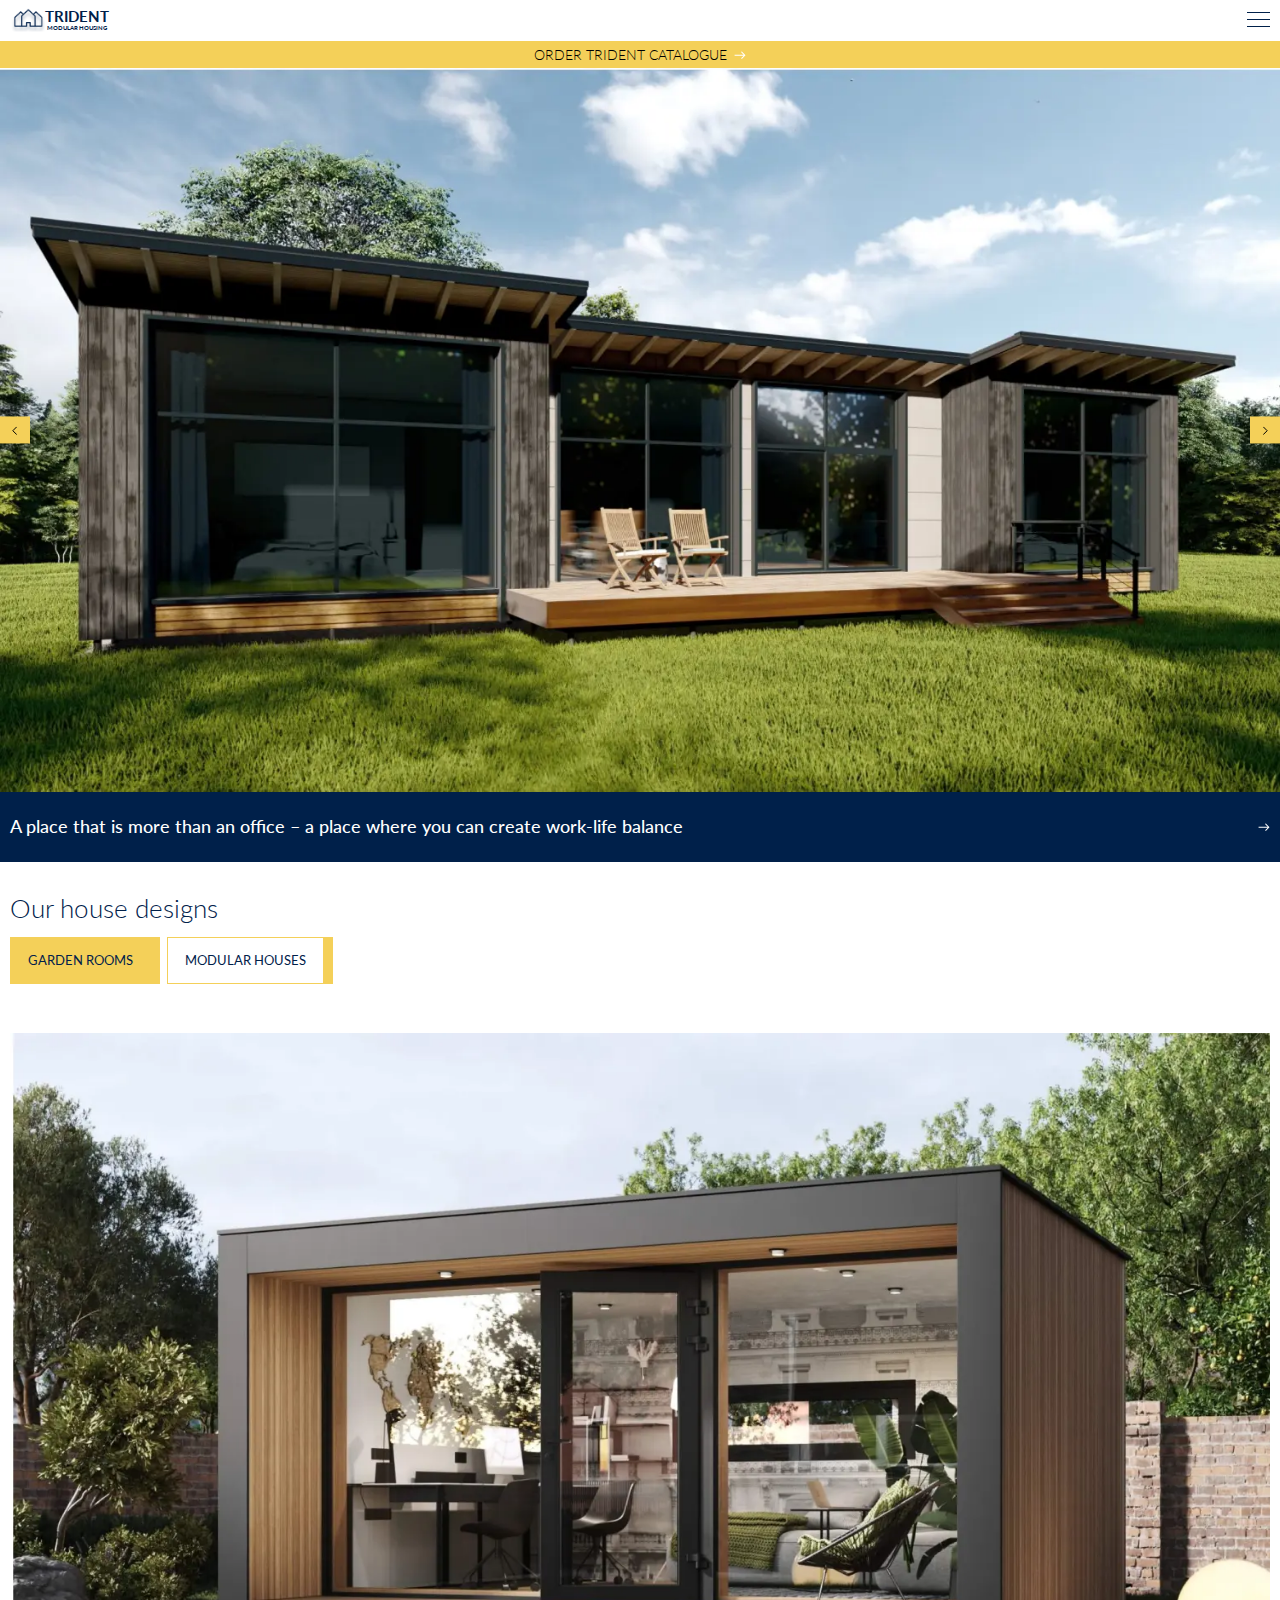
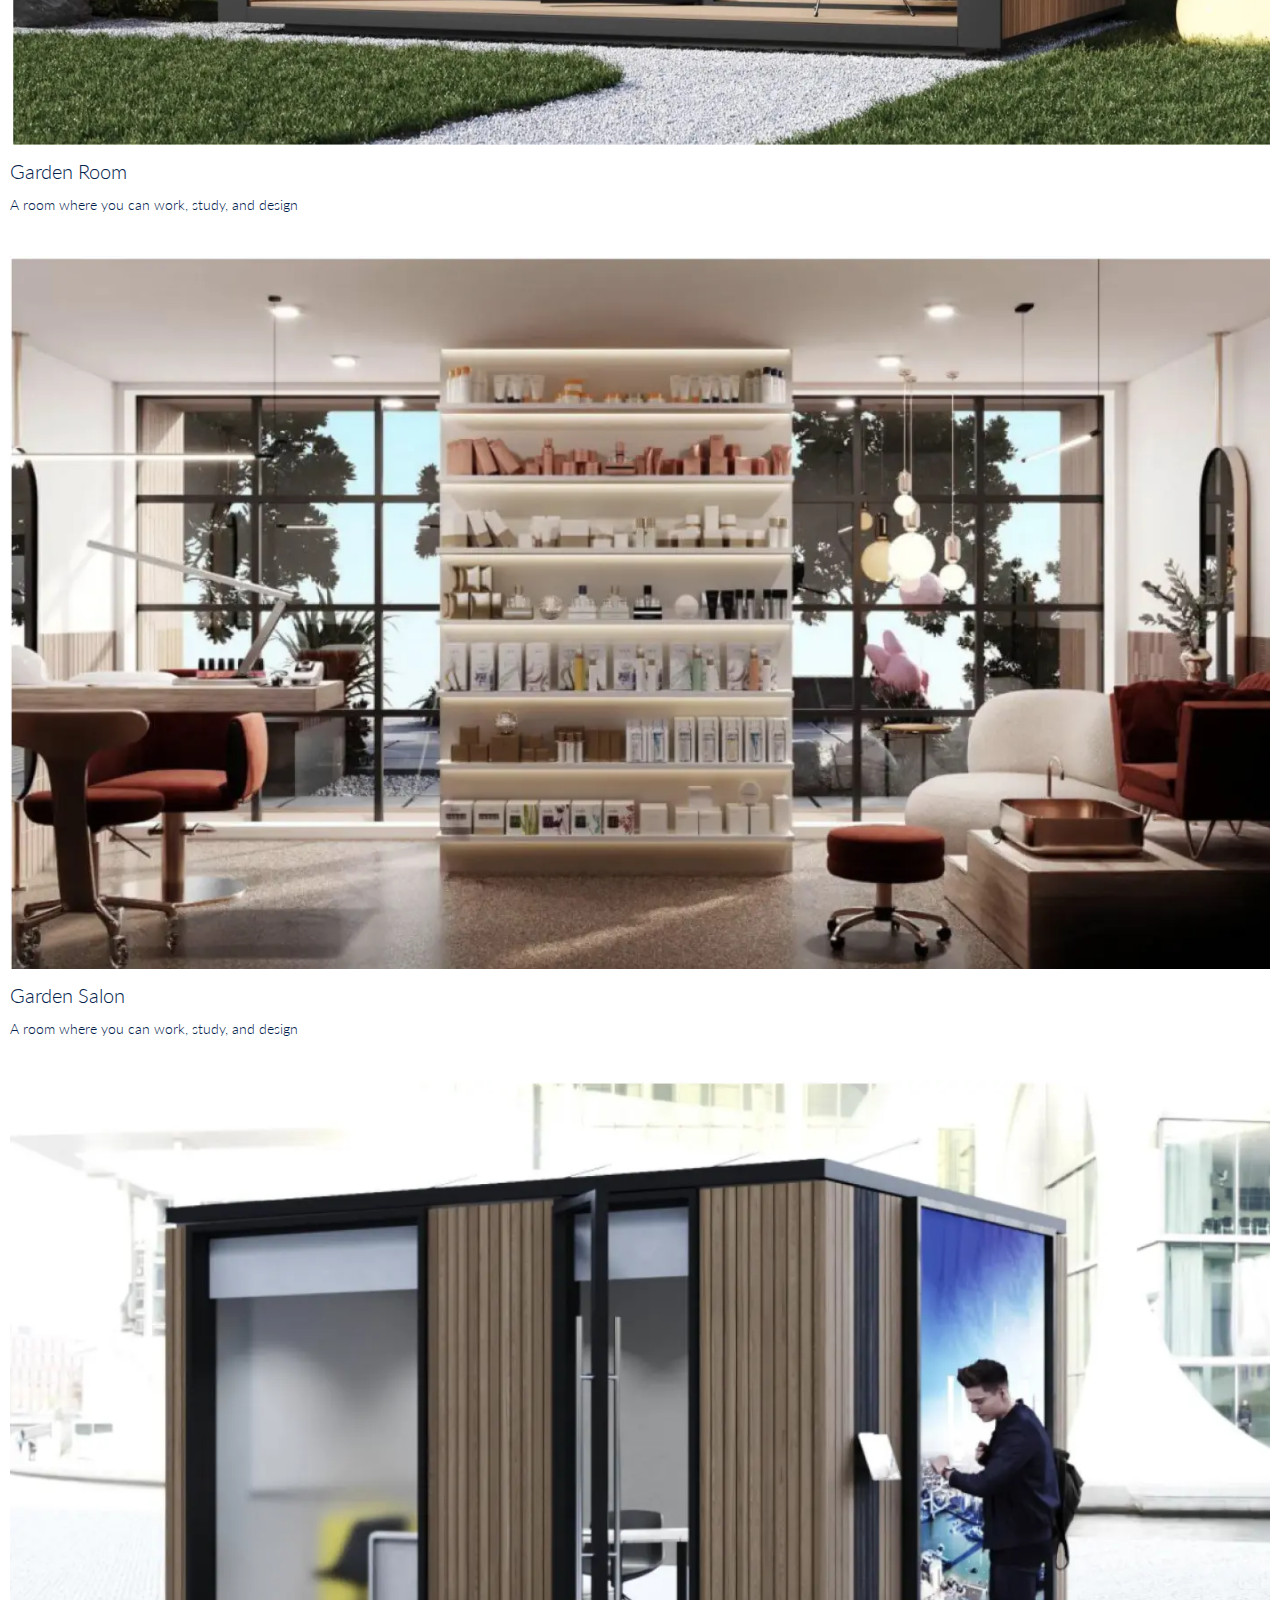
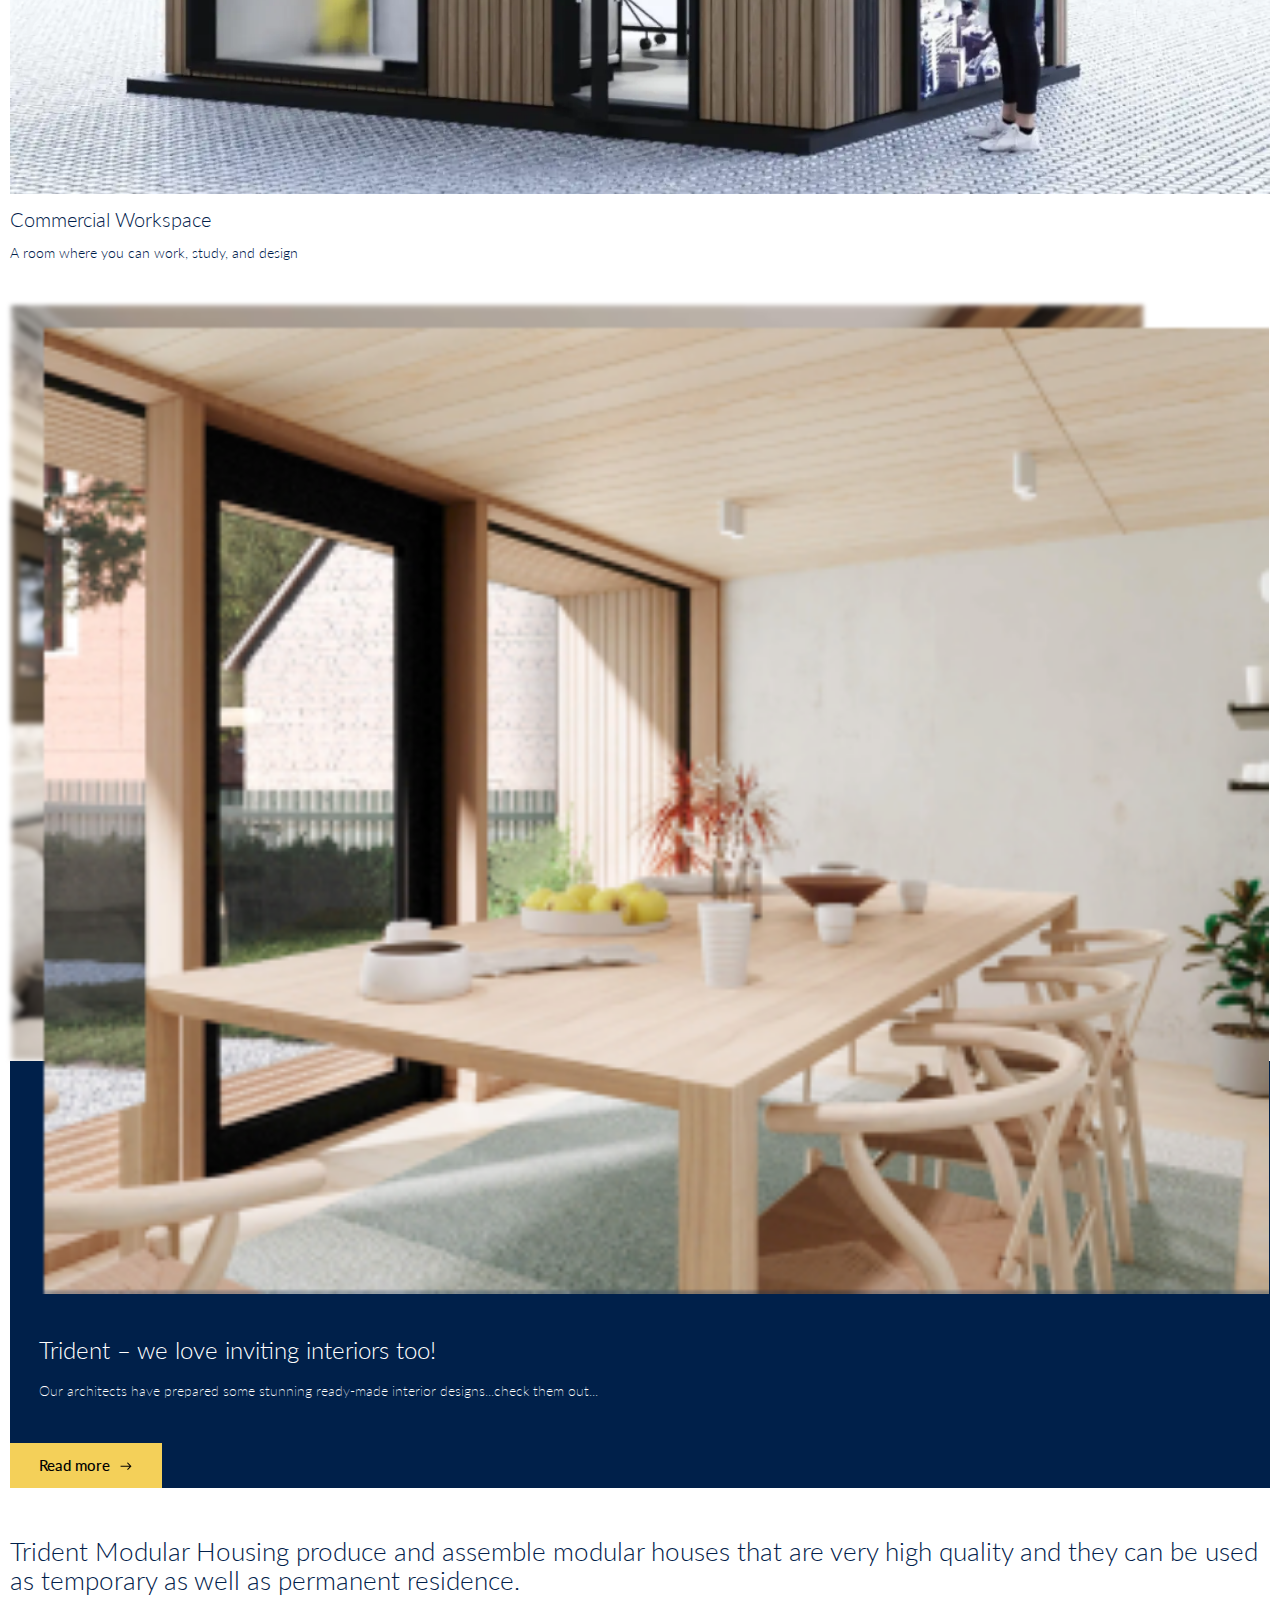
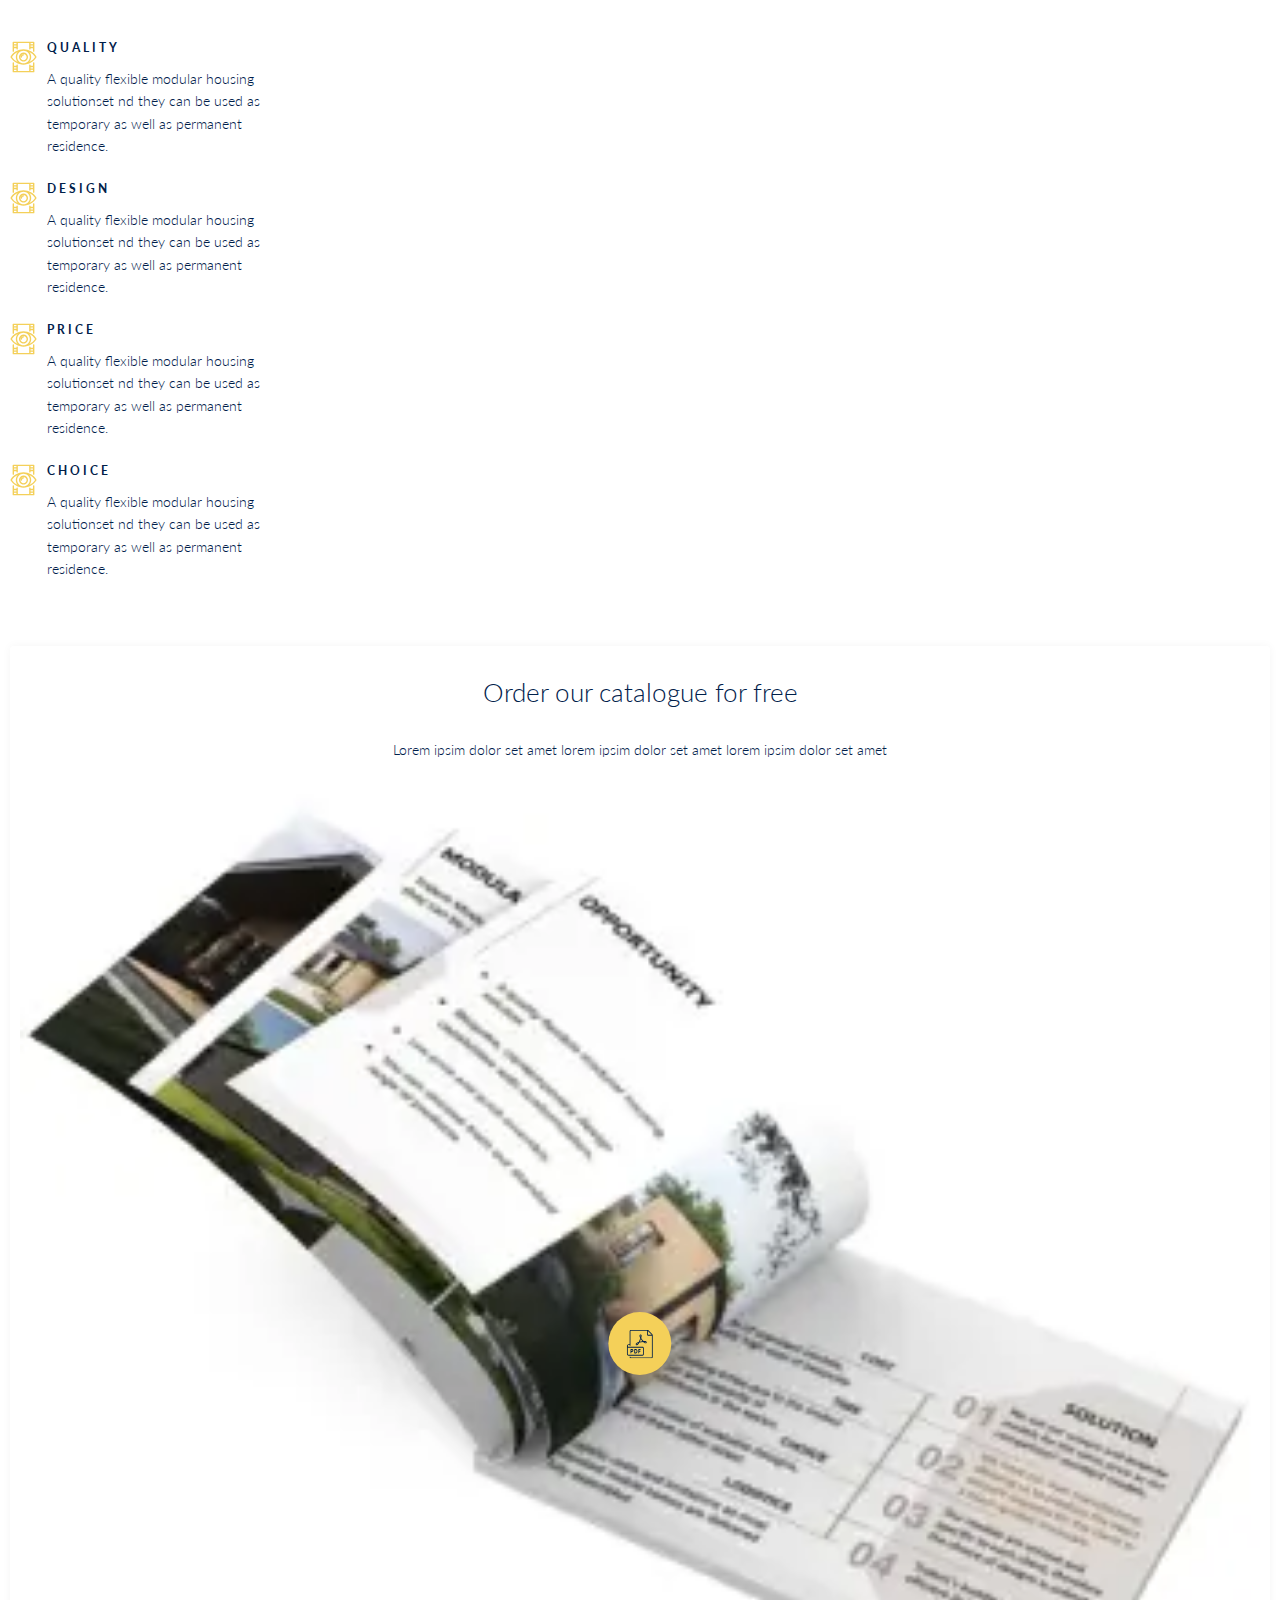
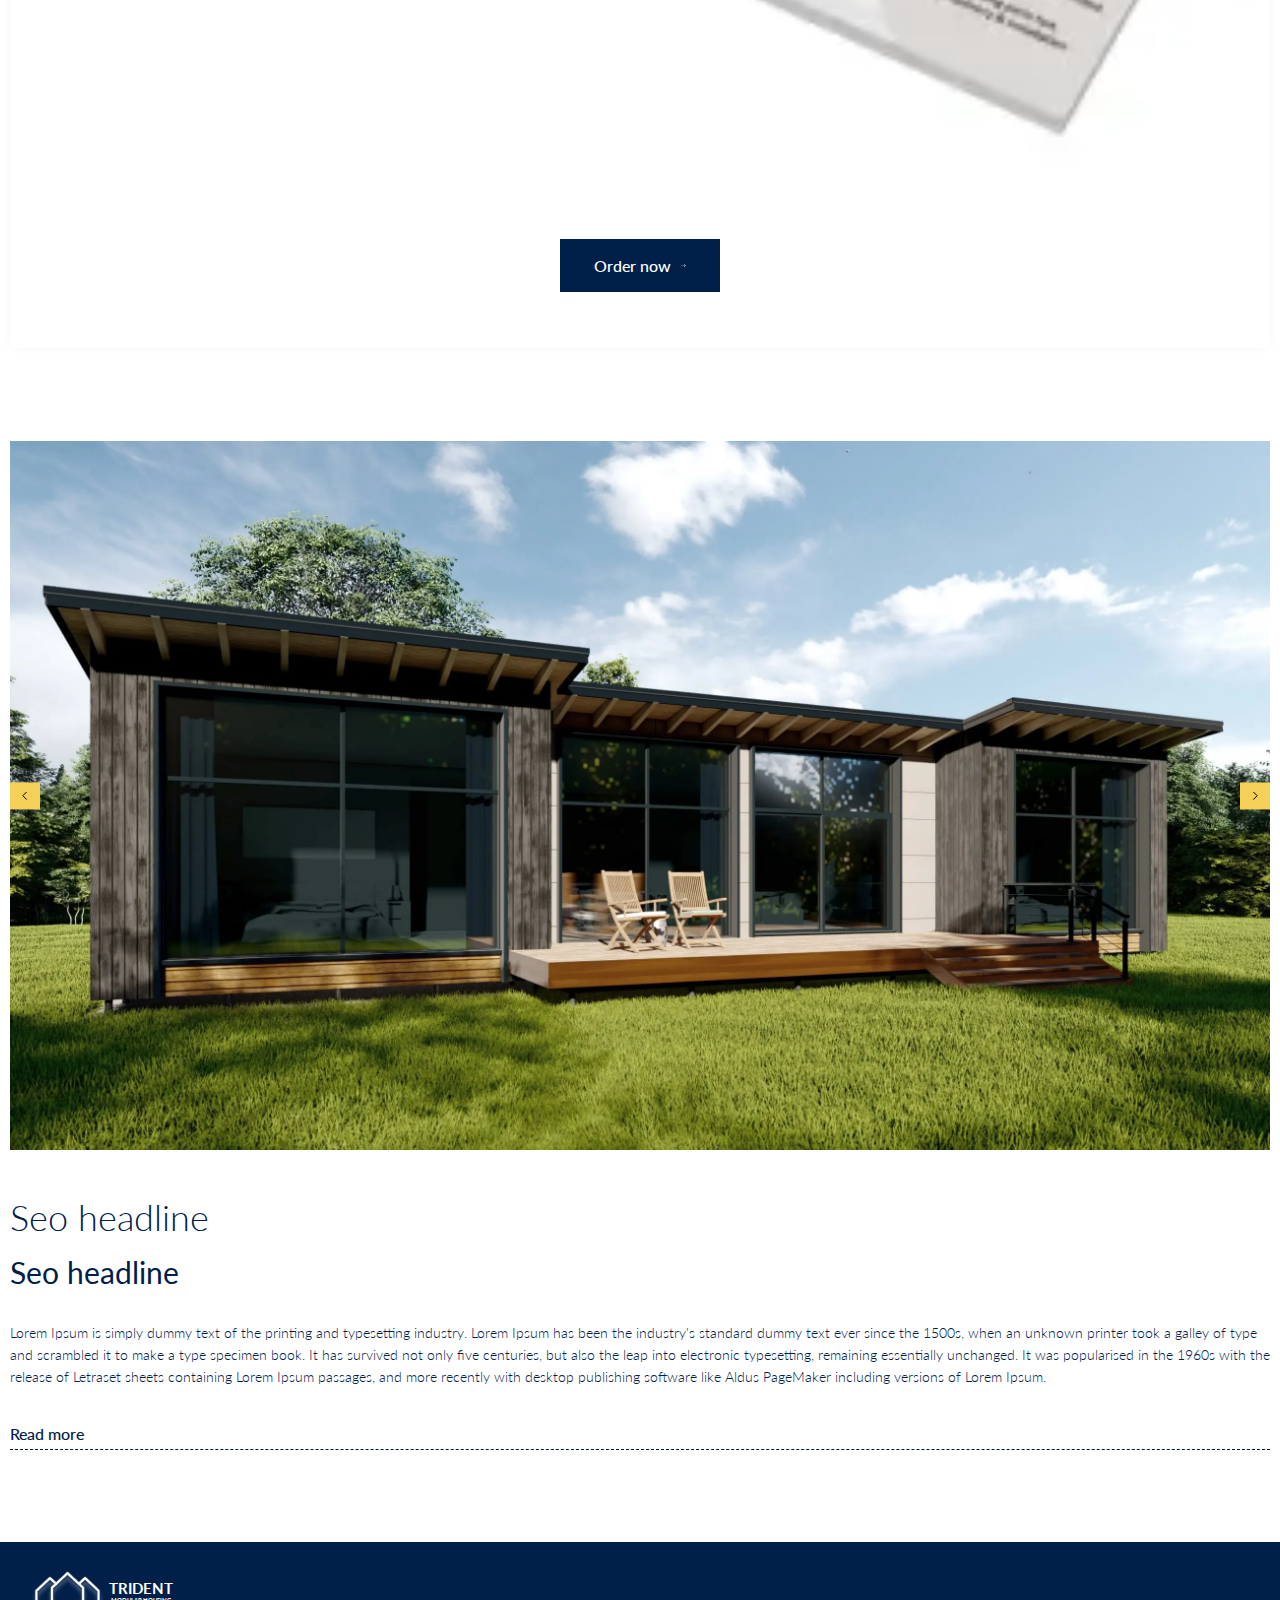
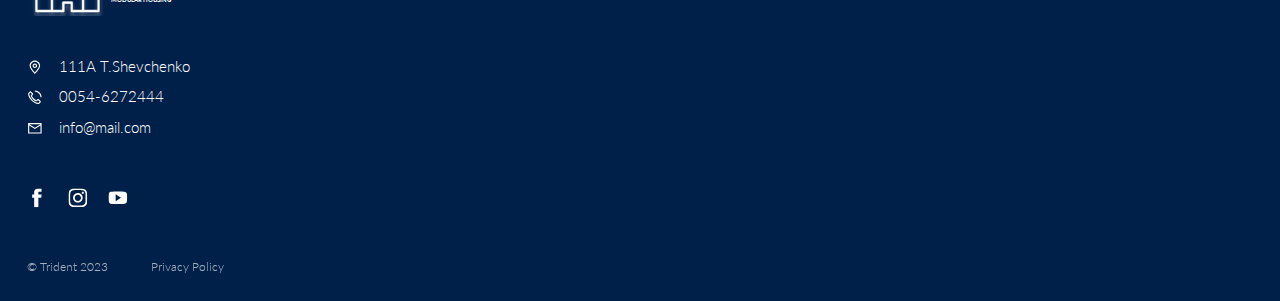
==== commit d61463a3: "Add files and styles @media (style.css)" ====
--- a/index.html
+++ b/index.html
@@ -155,21 +155,6 @@
                                     <img class="slider__img" src="img/pictures/slider__img/slider__img-1.jpg" alt="">
                                 </picture>
         
-                                <div class="slider__description">
-        
-                                    <div class="slider__text-container">
-                                        <p class="slider__text">A place that is more than an office – a place where you can create work-life balance</p>
-                                    </div>
-        
-                                    <a class="slider__link link link--excerpt" href="#">
-                                        <span class="link__text"></span>
-                                        <svg class="link__icon" viewBox="0 0 12 8" fill="none" xmlns="http://www.w3.org/2000/svg">
-                                            <path d="M11.2671 4.61137C11.4624 4.4161 11.4624 4.09952 11.2671 3.90426L8.08515 0.722279C7.88988 0.527016 7.5733 0.527016 7.37804 0.722279C7.18278 0.917541 7.18278 1.23412 7.37804 1.42939L10.2065 4.25781L7.37804 7.08624C7.18278 7.2815 7.18278 7.59808 7.37804 7.79335C7.5733 7.98861 7.88988 7.98861 8.08515 7.79335L11.2671 4.61137ZM0.580078 4.75781H5.74683V3.75781H0.580078V4.75781ZM5.74683 4.75781H10.9136V3.75781H5.74683V4.75781Z"/>
-                                        </svg>                                    
-                                    </a>
-        
-                                </div>
-        
                             </li>
         
                             <li class="slider__item">
@@ -193,21 +178,6 @@
                                     <img class="slider__img" src="img/pictures/slider__img/slider__img-2(min-1201px).jpg" alt="">
                                 </picture>
         
-                                <div class="slider__description">
-        
-                                    <div class="slider__text-container">
-                                        <p class="slider__text">Lorem ipsum dolor sit amet, consectetur adipisicing elit. Mollitia eos molestiae reprehenderit iure dignissimos quae. Impedit odit aut eos reprehenderit, dolorem, rerum at obcaecati</p>
-                                    </div>
-        
-                                    <a class="slider__link link link--excerpt" href="#">
-                                        <span class="link__text"></span>
-                                        <svg class="link__icon" viewBox="0 0 12 8" fill="none" xmlns="http://www.w3.org/2000/svg">
-                                            <path d="M11.2671 4.61137C11.4624 4.4161 11.4624 4.09952 11.2671 3.90426L8.08515 0.722279C7.88988 0.527016 7.5733 0.527016 7.37804 0.722279C7.18278 0.917541 7.18278 1.23412 7.37804 1.42939L10.2065 4.25781L7.37804 7.08624C7.18278 7.2815 7.18278 7.59808 7.37804 7.79335C7.5733 7.98861 7.88988 7.98861 8.08515 7.79335L11.2671 4.61137ZM0.580078 4.75781H5.74683V3.75781H0.580078V4.75781ZM5.74683 4.75781H10.9136V3.75781H5.74683V4.75781Z" fill="white"/>
-                                        </svg> 
-                                    </a>
-        
-                                </div>
-        
                             </li>
         
                             <li class="slider__item">
@@ -231,21 +201,6 @@
                                     <img class="slider__img" src="img/pictures/slider__img/slider__img-3(min-1201px).jpg" alt="">
                                 </picture>
         
-                                <div class="slider__description">
-        
-                                    <div class="slider__text-container">
-                                        <p class="slider__text">Lorem ipsum dolor sit amet, consectetur adipisicing elit. Accusamus provident minima atque impedit voluptatem?</p>
-                                    </div>
-        
-                                    <a class="slider__link link link--excerpt" href="#">
-                                        <span class="link__text"></span>
-                                        <svg class="link__icon" viewBox="0 0 12 8" fill="none" xmlns="http://www.w3.org/2000/svg">
-                                            <path d="M11.2671 4.61137C11.4624 4.4161 11.4624 4.09952 11.2671 3.90426L8.08515 0.722279C7.88988 0.527016 7.5733 0.527016 7.37804 0.722279C7.18278 0.917541 7.18278 1.23412 7.37804 1.42939L10.2065 4.25781L7.37804 7.08624C7.18278 7.2815 7.18278 7.59808 7.37804 7.79335C7.5733 7.98861 7.88988 7.98861 8.08515 7.79335L11.2671 4.61137ZM0.580078 4.75781H5.74683V3.75781H0.580078V4.75781ZM5.74683 4.75781H10.9136V3.75781H5.74683V4.75781Z"/>
-                                        </svg> 
-                                    </a>
-        
-                                </div>
-        
                             </li>
         
                             <li class="slider__item">
@@ -268,21 +223,6 @@
 
                                     <img class="slider__img" src="img/pictures/slider__img/slider__img-4(min-1201px).jpg" alt="">
                                 </picture>
-        
-                                <div class="slider__description">
-        
-                                    <div class="slider__text-container">
-                                        <p class="slider__text">Lorem ipsum dolor sit amet consectetur adipisicing elit. Aspernatur nihil ipsam suscipit accusamus hic numquam aliquam.</p>
-                                    </div>
-        
-                                    <a class="slider__link link link--excerpt" href="#">
-                                        <span class="link__text"></span>
-                                        <svg class="link__icon" width="12" height="8" viewBox="0 0 12 8" fill="none" xmlns="http://www.w3.org/2000/svg">
-                                            <path d="M11.2671 4.61137C11.4624 4.4161 11.4624 4.09952 11.2671 3.90426L8.08515 0.722279C7.88988 0.527016 7.5733 0.527016 7.37804 0.722279C7.18278 0.917541 7.18278 1.23412 7.37804 1.42939L10.2065 4.25781L7.37804 7.08624C7.18278 7.2815 7.18278 7.59808 7.37804 7.79335C7.5733 7.98861 7.88988 7.98861 8.08515 7.79335L11.2671 4.61137ZM0.580078 4.75781H5.74683V3.75781H0.580078V4.75781ZM5.74683 4.75781H10.9136V3.75781H5.74683V4.75781Z" fill="white"/>
-                                        </svg> 
-                                    </a>
-        
-                                </div>
         
                             </li>
                             
@@ -301,6 +241,22 @@
                         </button>
                         
                     </div> <!-- /.slider__container -->
+
+                    
+                    <div class="slider__description">
+        
+                        <div class="slider__text-container">
+                            <p class="slider__text">A place that is more than an office – a place where you can create work-life balance</p>
+                        </div>
+
+                        <a class="slider__link link link--excerpt" href="#">
+                            <span class="link__text"></span>
+                            <svg class="link__icon" viewBox="0 0 12 8" fill="none" xmlns="http://www.w3.org/2000/svg">
+                                <path d="M11.2671 4.61137C11.4624 4.4161 11.4624 4.09952 11.2671 3.90426L8.08515 0.722279C7.88988 0.527016 7.5733 0.527016 7.37804 0.722279C7.18278 0.917541 7.18278 1.23412 7.37804 1.42939L10.2065 4.25781L7.37804 7.08624C7.18278 7.2815 7.18278 7.59808 7.37804 7.79335C7.5733 7.98861 7.88988 7.98861 8.08515 7.79335L11.2671 4.61137ZM0.580078 4.75781H5.74683V3.75781H0.580078V4.75781ZM5.74683 4.75781H10.9136V3.75781H5.74683V4.75781Z"/>
+                            </svg>                                    
+                        </a>
+
+                    </div>
                     
                 </section> <!-- /.page__slider slider -->
 
@@ -324,12 +280,26 @@
                         </header>
     
                         <ul class="catalogue__list catalogue__list--rooms" id="rooms">
-    
+        
                             <li class="catalogue__item">
-    
+        
                                 <picture class="catalogue__img-container">
-                                    <source class="catalogue__img" srcset="img/pictures/catalogue__img--rooms/catalogue__img-1.webp">
-                                    <img class="catalogue__img" src="img/pictures/catalogue__img--rooms/catalogue__img-1.jpg" alt="">
+                                    <source srcset="img/pictures/catalogue__img--rooms/catalogue__img-1(min-1201px).webp" media="(min-width: 1201px)" type="image/webp">
+                                    <source srcset="img/pictures/catalogue__img--rooms/catalogue__img-1(min-1201px).jpg" media="(min-width: 1201px)" type="image/img">
+
+                                    <source srcset="img/pictures/catalogue__img--rooms/catalogue__img-1(min-1025px).webp" media="(min-width: 1025px)" type="image/webp">
+                                    <source srcset="img/pictures/catalogue__img--rooms/catalogue__img-1(min-1025px).jpg" media="(min-width: 1025px)" type="image/img">
+
+                                    <source srcset="img/pictures/catalogue__img--rooms/catalogue__img-1(min-750px).webp" media="(min-width: 750px)" type="image/webp">
+                                    <source srcset="img/pictures/catalogue__img--rooms/catalogue__img-1(min-750px).jpg" media="(min-width: 750px)" type="image/img">
+
+                                    <source srcset="img/pictures/catalogue__img--rooms/catalogue__img-1(min-481px).webp" media="(min-width: 481px)" type="image/webp">
+                                    <source srcset="img/pictures/catalogue__img--rooms/catalogue__img-1(min-481px).jpg" media="(min-width: 481px)" type="image/img">
+
+                                    <source srcset="img/pictures/catalogue__img--rooms/catalogue__img-1(min-481px).webp" media="(min-width: 320px)" type="image/webp">
+                                    <source srcset="img/pictures/catalogue__img--rooms/catalogue__img-1(min-481px).jpg" media="(min-width: 320px)" type="image/img">
+
+                                    <img class="catalogue__img" src="img/pictures/catalogue__img--rooms/catalogue__img-1(min-1201px).jpg" alt="">
                                 </picture>
     
                                 <div class="catalogue__content">
@@ -347,8 +317,22 @@
                             <li class="catalogue__item">
     
                                 <picture class="catalogue__img-container">
-                                    <source class="catalogue__img" srcset="img/pictures/catalogue__img--rooms/catalogue__img-2.webp">
-                                    <img class="catalogue__img" src="img/pictures/catalogue__img--rooms/catalogue__img-2.jpg" alt="">
+                                    <source srcset="img/pictures/catalogue__img--rooms/catalogue__img-2(min-1201px).webp" media="(min-width: 1201px)" type="image/webp">
+                                    <source srcset="img/pictures/catalogue__img--rooms/catalogue__img-2(min-1201px).jpg" media="(min-width: 1201px)" type="image/img">
+
+                                    <source srcset="img/pictures/catalogue__img--rooms/catalogue__img-2(min-1025px).webp" media="(min-width: 1025px)" type="image/webp">
+                                    <source srcset="img/pictures/catalogue__img--rooms/catalogue__img-2(min-1025px).jpg" media="(min-width: 1025px)" type="image/img">
+
+                                    <source srcset="img/pictures/catalogue__img--rooms/catalogue__img-2(min-750px).webp" media="(min-width: 750px)" type="image/webp">
+                                    <source srcset="img/pictures/catalogue__img--rooms/catalogue__img-2(min-750px).jpg" media="(min-width: 750px)" type="image/img">
+
+                                    <source srcset="img/pictures/catalogue__img--rooms/catalogue__img-2(min-481px).webp" media="(min-width: 481px)" type="image/webp">
+                                    <source srcset="img/pictures/catalogue__img--rooms/catalogue__img-2(min-481px).jpg" media="(min-width: 481px)" type="image/img">
+
+                                    <source srcset="img/pictures/catalogue__img--rooms/catalogue__img-2(min-481px).webp" media="(min-width: 320px)" type="image/webp">
+                                    <source srcset="img/pictures/catalogue__img--rooms/catalogue__img-1(min-481px).jpg" media="(min-width: 320px)" type="image/img">
+
+                                    <img class="catalogue__img" src="img/pictures/catalogue__img--rooms/catalogue__img-2(min-1201px).jpg" alt="">
                                 </picture>
     
                                 <div class="catalogue__content">
@@ -366,8 +350,22 @@
                             <li class="catalogue__item">
     
                                 <picture class="catalogue__img-container">
-                                    <source class="catalogue__img" srcset="img/pictures/catalogue__img--rooms/catalogue__img-3.webp">
-                                    <img class="catalogue__img" src="img/pictures/catalogue__img--rooms/catalogue__img-3.jpg" alt="">
+                                    <source srcset="img/pictures/catalogue__img--rooms/catalogue__img-3(min-1201px).webp" media="(min-width: 1201px)" type="image/webp">
+                                    <source srcset="img/pictures/catalogue__img--rooms/catalogue__img-3(min-1201px).jpg" media="(min-width: 1201px)" type="image/img">
+
+                                    <source srcset="img/pictures/catalogue__img--rooms/catalogue__img-3(min-1025px).webp" media="(min-width: 1025px)" type="image/webp">
+                                    <source srcset="img/pictures/catalogue__img--rooms/catalogue__img-3(min-1025px).jpg" media="(min-width: 1025px)" type="image/img">
+
+                                    <source srcset="img/pictures/catalogue__img--rooms/catalogue__img-3(min-750px).webp" media="(min-width: 750px)" type="image/webp">
+                                    <source srcset="img/pictures/catalogue__img--rooms/catalogue__img-3(min-750px).jpg" media="(min-width: 750px)" type="image/img">
+
+                                    <source srcset="img/pictures/catalogue__img--rooms/catalogue__img-3(min-481px).webp" media="(min-width: 481px)" type="image/webp">
+                                    <source srcset="img/pictures/catalogue__img--rooms/catalogue__img-3(min-481px).jpg" media="(min-width: 481px)" type="image/img">
+
+                                    <source srcset="img/pictures/catalogue__img--rooms/catalogue__img-3(min-481px).webp" media="(min-width: 320px)" type="image/webp">
+                                    <source srcset="img/pictures/catalogue__img--rooms/catalogue__img-3(min-481px).jpg" media="(min-width: 320px)" type="image/img">
+
+                                    <img class="catalogue__img" src="img/pictures/catalogue__img--rooms/catalogue__img-3(min-1201px).jpg" alt="">
                                 </picture>
     
                                 <div class="catalogue__content">
@@ -389,8 +387,22 @@
                             <li class="catalogue__item">
     
                                 <picture class="catalogue__img-container">
-                                    <source class="catalogue__img" srcset="img/pictures/catalogue__img--rooms/catalogue__img-1.webp">
-                                    <img class="catalogue__img" src="img/pictures/catalogue__img--rooms/catalogue__img-1.jpg" alt="">
+                                    <source srcset="img/pictures/catalogue__img--houses/catalogue__img-1(min-1201px).webp" media="(min-width: 1201px)" type="image/webp">
+                                    <source srcset="img/pictures/catalogue__img--houses/catalogue__img-1(min-1201px).jpg" media="(min-width: 1201px)" type="image/img">
+
+                                    <source srcset="img/pictures/catalogue__img--houses/catalogue__img-1(min-1025px).webp" media="(min-width: 1025px)" type="image/webp">
+                                    <source srcset="img/pictures/catalogue__img--houses/catalogue__img-1(min-1025px).jpg" media="(min-width: 1025px)" type="image/img">
+
+                                    <source srcset="img/pictures/catalogue__img--houses/catalogue__img-1(min-750px).webp" media="(min-width: 750px)" type="image/webp">
+                                    <source srcset="img/pictures/catalogue__img--houses/catalogue__img-1(min-750px).jpg" media="(min-width: 750px)" type="image/img">
+
+                                    <source srcset="img/pictures/catalogue__img--houses/catalogue__img-1(min-481px).webp" media="(min-width: 481px)" type="image/webp">
+                                    <source srcset="img/pictures/catalogue__img--houses/catalogue__img-1(min-481px).jpg" media="(min-width: 481px)" type="image/img">
+
+                                    <source srcset="img/pictures/catalogue__img--houses/catalogue__img-1(min-481px).webp" media="(min-width: 320px)" type="image/webp">
+                                    <source srcset="img/pictures/catalogue__img--houses/catalogue__img-1(min-481px).jpg" media="(min-width: 320px)" type="image/img">
+
+                                    <img class="catalogue__img" src="img/pictures/catalogue__img--houses/catalogue__img-1(min-1201px).jpg" alt="">
                                 </picture>
     
                                 <div class="catalogue__content">
@@ -408,8 +420,22 @@
                             <li class="catalogue__item">
     
                                 <picture class="catalogue__img-container">
-                                    <source class="catalogue__img" srcset="img/pictures/catalogue__img--rooms/catalogue__img-2.webp">
-                                    <img class="catalogue__img" src="img/pictures/catalogue__img--rooms/catalogue__img-2.jpg" alt="">
+                                    <source srcset="img/pictures/catalogue__img--houses/catalogue__img-2(min-1201px).webp" media="(min-width: 1201px)" type="image/webp">
+                                    <source srcset="img/pictures/catalogue__img--houses/catalogue__img-2(min-1201px).jpg" media="(min-width: 1201px)" type="image/img">
+
+                                    <source srcset="img/pictures/catalogue__img--houses/catalogue__img-2(min-1025px).webp" media="(min-width: 1025px)" type="image/webp">
+                                    <source srcset="img/pictures/catalogue__img--houses/catalogue__img-2(min-1025px).jpg" media="(min-width: 1025px)" type="image/img">
+
+                                    <source srcset="img/pictures/catalogue__img--houses/catalogue__img-2(min-750px).webp" media="(min-width: 750px)" type="image/webp">
+                                    <source srcset="img/pictures/catalogue__img--houses/catalogue__img-2(min-750px).jpg" media="(min-width: 750px)" type="image/img">
+
+                                    <source srcset="img/pictures/catalogue__img--houses/catalogue__img-2(min-481px).webp" media="(min-width: 481px)" type="image/webp">
+                                    <source srcset="img/pictures/catalogue__img--houses/catalogue__img-2(min-481px).jpg" media="(min-width: 481px)" type="image/img">
+
+                                    <source srcset="img/pictures/catalogue__img--houses/catalogue__img-2(min-481px).webp" media="(min-width: 320px)" type="image/webp">
+                                    <source srcset="img/pictures/catalogue__img--houses/catalogue__img-2(min-481px).jpg" media="(min-width: 320px)" type="image/img">
+
+                                    <img class="catalogue__img" src="img/pictures/catalogue__img--houses/catalogue__img-2(min-1201px).jpg" alt="">
                                 </picture>
     
                                 <div class="catalogue__content">
@@ -427,8 +453,22 @@
                             <li class="catalogue__item">
     
                                 <picture class="catalogue__img-container">
-                                    <source class="catalogue__img" srcset="img/pictures/catalogue__img--rooms/catalogue__img-3.webp">
-                                    <img class="catalogue__img" src="img/pictures/catalogue__img--rooms/catalogue__img-3.jpg" alt="">
+                                    <source srcset="img/pictures/catalogue__img--houses/catalogue__img-3(min-1201px).webp" media="(min-width: 1201px)" type="image/webp">
+                                    <source srcset="img/pictures/catalogue__img--houses/catalogue__img-3(min-1201px).jpg" media="(min-width: 1201px)" type="image/img">
+
+                                    <source srcset="img/pictures/catalogue__img--houses/catalogue__img-3(min-1025px).webp" media="(min-width: 1025px)" type="image/webp">
+                                    <source srcset="img/pictures/catalogue__img--houses/catalogue__img-3(min-1025px).jpg" media="(min-width: 1025px)" type="image/img">
+
+                                    <source srcset="img/pictures/catalogue__img--houses/catalogue__img-3(min-750px).webp" media="(min-width: 750px)" type="image/webp">
+                                    <source srcset="img/pictures/catalogue__img--houses/catalogue__img-3(min-750px).jpg" media="(min-width: 750px)" type="image/img">
+
+                                    <source srcset="img/pictures/catalogue__img--houses/catalogue__img-3(min-481px).webp" media="(min-width: 481px)" type="image/webp">
+                                    <source srcset="img/pictures/catalogue__img--houses/catalogue__img-3(min-481px).jpg" media="(min-width: 481px)" type="image/img">
+
+                                    <source srcset="img/pictures/catalogue__img--houses/catalogue__img-3(min-481px).webp" media="(min-width: 320px)" type="image/webp">
+                                    <source srcset="img/pictures/catalogue__img--houses/catalogue__img-3(min-481px).jpg" media="(min-width: 320px)" type="image/img">
+
+                                    <img class="catalogue__img" src="img/pictures/catalogue__img--houses/catalogue__img-3(min-1201px).jpg" alt="">
                                 </picture>
     
                                 <div class="catalogue__content">
@@ -456,20 +496,20 @@
 
                         <div class="about__content">
 
-                            <header class="about__header">
-
-                                <h2 class="about__subtitle subtitle--accent">Trident – we love inviting interiors too!</h2>
-
-                                <div class="about__description">
-                                    <p class="about__text">Our architects have prepared some stunning ready-made interior designs...check them out...</p>
-                                </div>
-
-                            </header>
-
                             <picture class="about__img-container">
                                 <source class="about__img" srcset="img/pictures/about__img/about__img.png">
                                 <img class="about__img" src="img/pictures/about__img/about__img.png" alt="">
                             </picture>
+
+                            <header class="about__header">
+
+                                <h2 class="about__subtitle subtitle--accent">Trident – we love inviting interiors too!</h2>
+
+                                <div class="about__description">
+                                    <p class="about__text">Our architects have prepared some stunning ready-made interior designs...check them out...</p>
+                                </div>
+
+                            </header>
 
                             <button class="about__btn btn btn--accent" type="button">
                                 <span class="btn__text">Read more</span>
@@ -484,84 +524,97 @@
                     
 
                     <section class="main__features features">
+
+                        <div class="features__column features__column--text">
+                            <header class="features__header">
+                                <h2 class="featured__subtitle subtitle">Features</h2>
+    
+                                <div class="features__description">
+                                    <p class="features__lead">Trident Modular Housing produce and assemble modular houses that are very high quality and they can be used as temporary as well as permanent residence.</p>
+                                </div>
+    
+                            </header>
+    
+                            <ul class="features__list">
+    
+                                <li class="features__item">
+    
+                                    <img class="features__icon" src="img/icons/features__icon/features__icon.svg" alt="">
+    
+                                    <div class="featured__content">
+    
+                                        <h3 class="features__subtitle--card subtitle--card">Quality</h3>
+    
+                                        <div class="features__text-container">
+                                            <p class="features__text">A quality flexible modular housing solutionset nd they can be used as temporary as well as permanent residence.</p>
+                                        </div>
+    
+                                    </div>
+    
+                                </li>
+    
+                                <li class="features__item">
+    
+                                    <img class="features__icon" src="img/icons/features__icon/features__icon.svg" alt="">
+    
+                                    <div class="featured__content">
+    
+                                        <h3 class="features__subtitle--card subtitle--card">Design</h3>
+    
+                                        <div class="features__text-container">
+                                            <p class="features__text">A quality flexible modular housing solutionset nd they can be used as temporary as well as permanent residence.</p>
+                                        </div>
+                                        
+                                    </div>
+    
+                                </li>
+    
+                                <li class="features__item">
+    
+                                    <img class="features__icon" src="img/icons/features__icon/features__icon.svg" alt="">
+    
+                                    <div class="featured__content">
+    
+                                        <h3 class="features__subtitle--card subtitle--card">Price</h3>
+    
+                                        <div class="features__text-container">
+                                            <p class="features__text">A quality flexible modular housing solutionset nd they can be used as temporary as well as permanent residence.</p>
+                                        </div>
+                                        
+                                    </div>
+    
+                                </li>
+    
+                                <li class="features__item">
+    
+                                    <img class="features__icon" src="img/icons/features__icon/features__icon.svg" alt="">
+    
+                                    <div class="featured__content">
+    
+                                        <h3 class="features__subtitle--card subtitle--card">Choice</h3>
+    
+                                        <div class="features__text-container">
+                                            <p class="features__text">A quality flexible modular housing solutionset nd they can be used as temporary as well as permanent residence.</p>
+                                        </div>
+                                        
+                                    </div>
+    
+                                </li>
+    
+                            </ul>
+                            
+                        </div>
+
+                        <div class="features__column features__column--img">
+
+                            <picture class="features__img-container">
+                                <source srcset="img/pictures/features__img/features__img.jpg" media="(min-width: 1201px)" type="image/img">
+
+                                <img class="fetures__img" src="img/pictures/features__img/features__img.jpg" alt="">
+                            </picture>
+                            
+                        </div>
                         
-                        <header class="features__header">
-                            <h2 class="featured__subtitle subtitle">Features</h2>
-
-                            <div class="features__description">
-                                <p class="features__lead">Trident Modular Housing produce and assemble modular houses that are very high quality and they can be used as temporary as well as permanent residence.</p>
-                            </div>
-
-                        </header>
-
-                        <ul class="features__list">
-
-                            <li class="features__item">
-
-                                <img class="features__icon" src="img/icons/features__icon/features__icon.svg" alt="">
-
-                                <div class="featured__content">
-
-                                    <h3 class="features__subtitle--card subtitle--card">Quality</h3>
-
-                                    <div class="features__text-container">
-                                        <p class="features__text">A quality flexible modular housing solutionset nd they can be used as temporary as well as permanent residence.</p>
-                                    </div>
-
-                                </div>
-
-                            </li>
-
-                            <li class="features__item">
-
-                                <img class="features__icon" src="img/icons/features__icon/features__icon.svg" alt="">
-
-                                <div class="featured__content">
-
-                                    <h3 class="features__subtitle--card subtitle--card">Design</h3>
-
-                                    <div class="features__text-container">
-                                        <p class="features__text">A quality flexible modular housing solutionset nd they can be used as temporary as well as permanent residence.</p>
-                                    </div>
-                                    
-                                </div>
-
-                            </li>
-
-                            <li class="features__item">
-
-                                <img class="features__icon" src="img/icons/features__icon/features__icon.svg" alt="">
-
-                                <div class="featured__content">
-
-                                    <h3 class="features__subtitle--card subtitle--card">Price</h3>
-
-                                    <div class="features__text-container">
-                                        <p class="features__text">A quality flexible modular housing solutionset nd they can be used as temporary as well as permanent residence.</p>
-                                    </div>
-                                    
-                                </div>
-
-                            </li>
-
-                            <li class="features__item">
-
-                                <img class="features__icon" src="img/icons/features__icon/features__icon.svg" alt="">
-
-                                <div class="featured__content">
-
-                                    <h3 class="features__subtitle--card subtitle--card">Choice</h3>
-
-                                    <div class="features__text-container">
-                                        <p class="features__text">A quality flexible modular housing solutionset nd they can be used as temporary as well as permanent residence.</p>
-                                    </div>
-                                    
-                                </div>
-
-                            </li>
-
-                        </ul>
-
                     </section> <!-- /.main__features features -->
 
                     <section class="main__price price">
--- a/css/style.css
+++ b/css/style.css
@@ -256,7 +256,7 @@
 }
 
 
-@media (min-width: 320px) {
+@media screen and (min-width: 320px) {
     .page__wrapper {
         overflow: hidden;
 
@@ -526,11 +526,13 @@
     
     .slider__img-container {
         width: 100vw;
+        max-height: 100vh;
     }
 
     .slider__img {
         display: block;
-        width: 100%;
+
+        width: 100%;    
     }
 
     .slider__item--hidden {
@@ -542,7 +544,8 @@
 
     .controls__btn {
         position: absolute;
-        top: 74.21px;
+        top: 50%;
+        transform: translateY(-50%);
     }
 
     .controls__btn--prev {
@@ -613,7 +616,7 @@
         display: flex;
         flex-direction: column;
         justify-content: flex-start;
-        align-items: center;
+        align-items: stretch;
         gap: 40px;
     }
 
@@ -710,6 +713,13 @@
         margin: 0 0 48.36px;
     }
 
+    .about {
+        display: flex;
+        flex-direction: column;
+        justify-content: flex-start;
+        align-items: stretch;
+    }
+
     .about__layer-container {
         background: var(--light-mask-bg);
         filter: blur(2px);
@@ -727,9 +737,13 @@
     .about__content {
         position: relative;
 
-        padding: 108.15px 53.04px 88.53px 28.5px;
+        padding: 0 0 88.53px 28.5px;
 
         background: var(--primary-bg);
+    }
+
+    .about__header {
+        padding-right: 53.04px;
     }
 
     .subtitle--accent {
@@ -756,11 +770,22 @@
     }
 
     .about__img-container {
-        position: absolute;
-        right: 0;
-        top: -190px;
-
-        display: block;
+        position: relative;
+
+        display: block;
+
+        width: 100%;
+
+        margin: 0 auto 41.11px;
+        padding: 1px;
+    }
+
+    .about__img {
+        display: block;
+
+        width: 100%;
+
+        margin-top: -60%;
     }
 
     .about__btn {
@@ -801,6 +826,13 @@
 
     .main__features {
         margin: 0 0 65.49px;
+    }
+
+    .features {
+        display: flex;
+        flex-direction: row;
+        justify-content: space-between;
+        align-items: stretch;
     }
 
     .featured__subtitle {
@@ -855,6 +887,10 @@
         line-height: 1.6;
     }
 
+    .features__column--img {
+        display: none;
+    }
+
 
     /* .price */
 
@@ -1153,4 +1189,85 @@
         
         opacity: 0.65;
     }
+}
+
+@media screen and (min-width: 481px) {
+
+}
+
+@media screen and (min-width: 769px) {
+
+}
+
+@media screen and (min-width: 1025px) {
+
+}
+
+@media screen and (min-width: 1201px) {
+
+}
+
+@media screen and (min-width: 1380px) {
+    .page__wrapper {
+        width: 100%;
+        max-width: 1440px;
+
+        margin: 0 auto;
+
+        overflow: hidden;
+    }
+
+    .page__header {
+        max-width: 1200px;
+
+        margin: 0 auto;
+    }
+
+    .page__main {
+        max-width: 1200px;
+
+        margin: 0 auto;
+    }
+
+    .slider__img-container {
+        width: 100%;
+    }
+
+    .catalogue__list {
+        flex-direction: row;
+    }
+
+    .about {
+        flex-direction: row;
+        justify-content: space-between;
+        align-items: strtch;
+    }
+
+    .about__layer-container {
+        flex: 1 1 50%;
+    }
+
+    .about__layer {
+        width: 100%;
+    }
+
+    .about__img {
+        position: absolute;
+        margin: 0;
+    }
+
+    /* .features */
+
+    .features {
+        gap: 77.19px;
+    }
+    
+    .features__column--img {
+        display: block;
+    }
+
+    .features__list {
+        flex-direction: row;
+        flex-wrap: wrap;
+    }
 }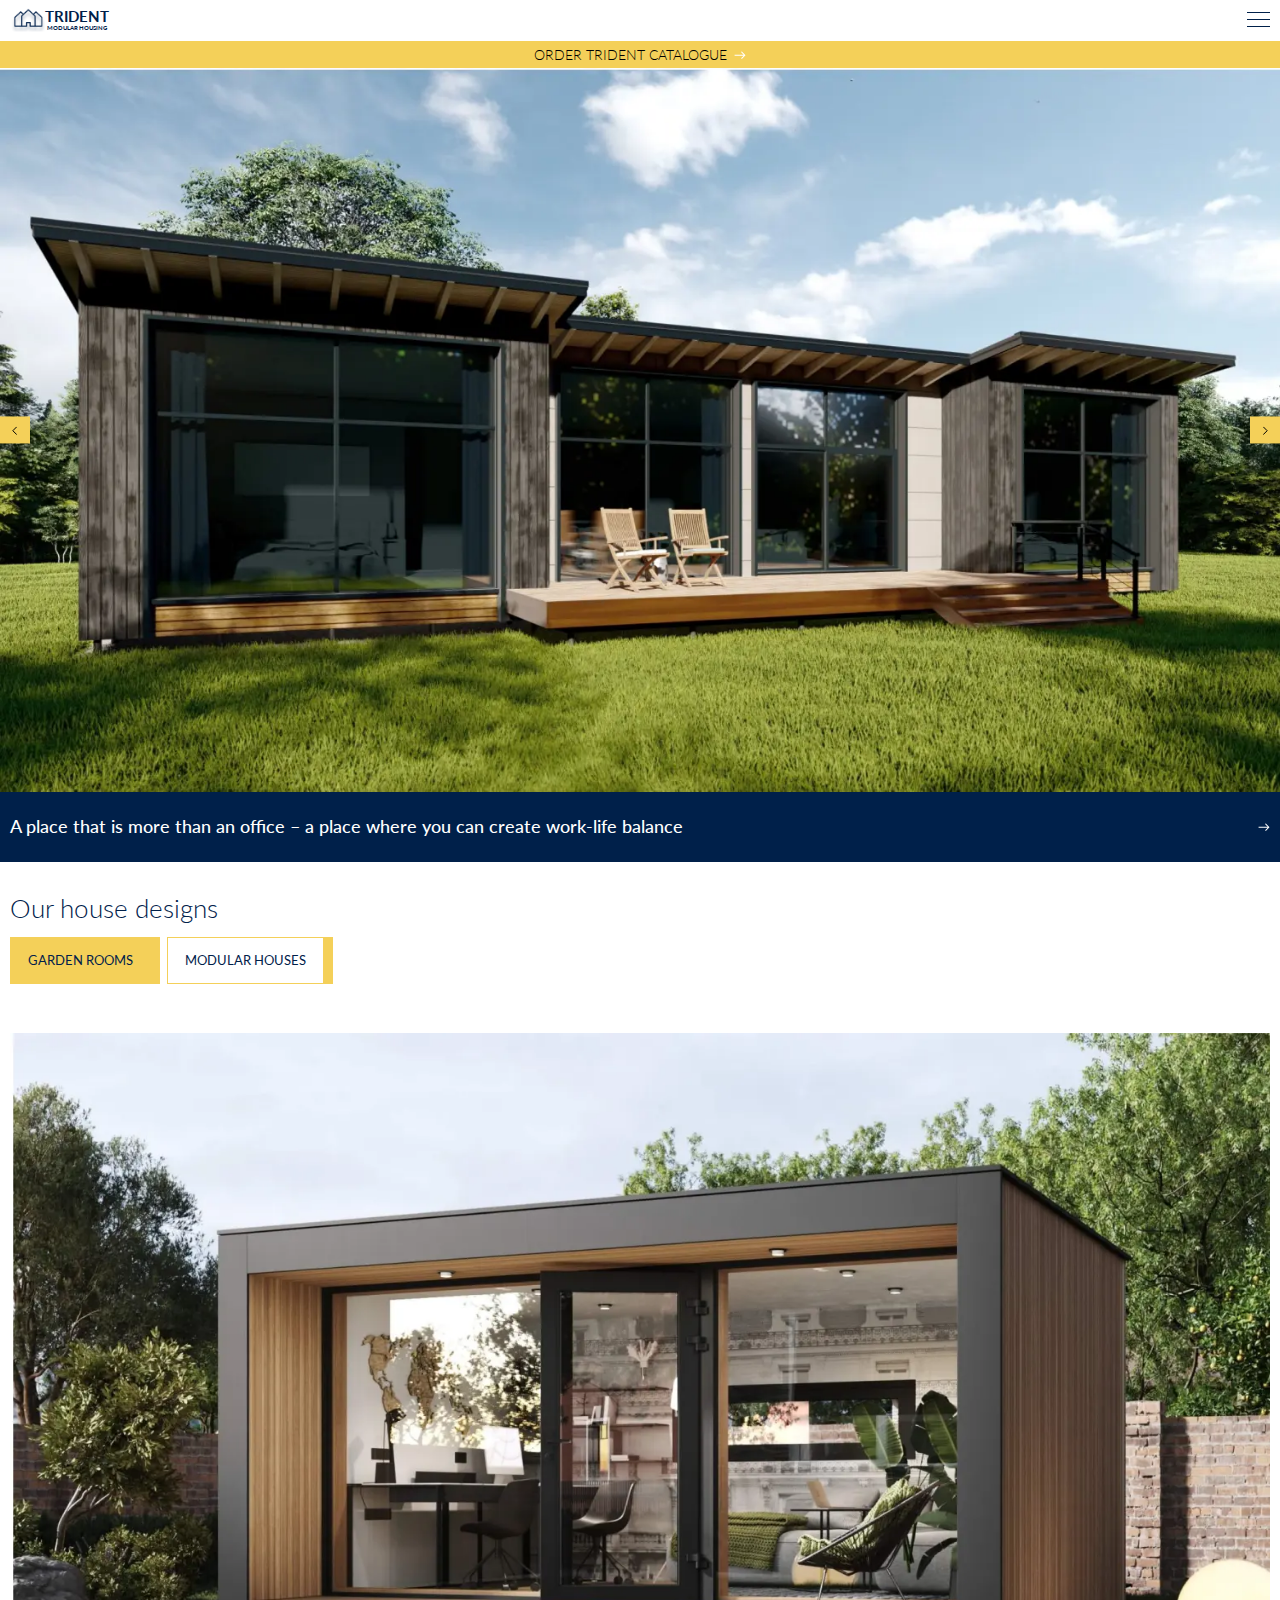
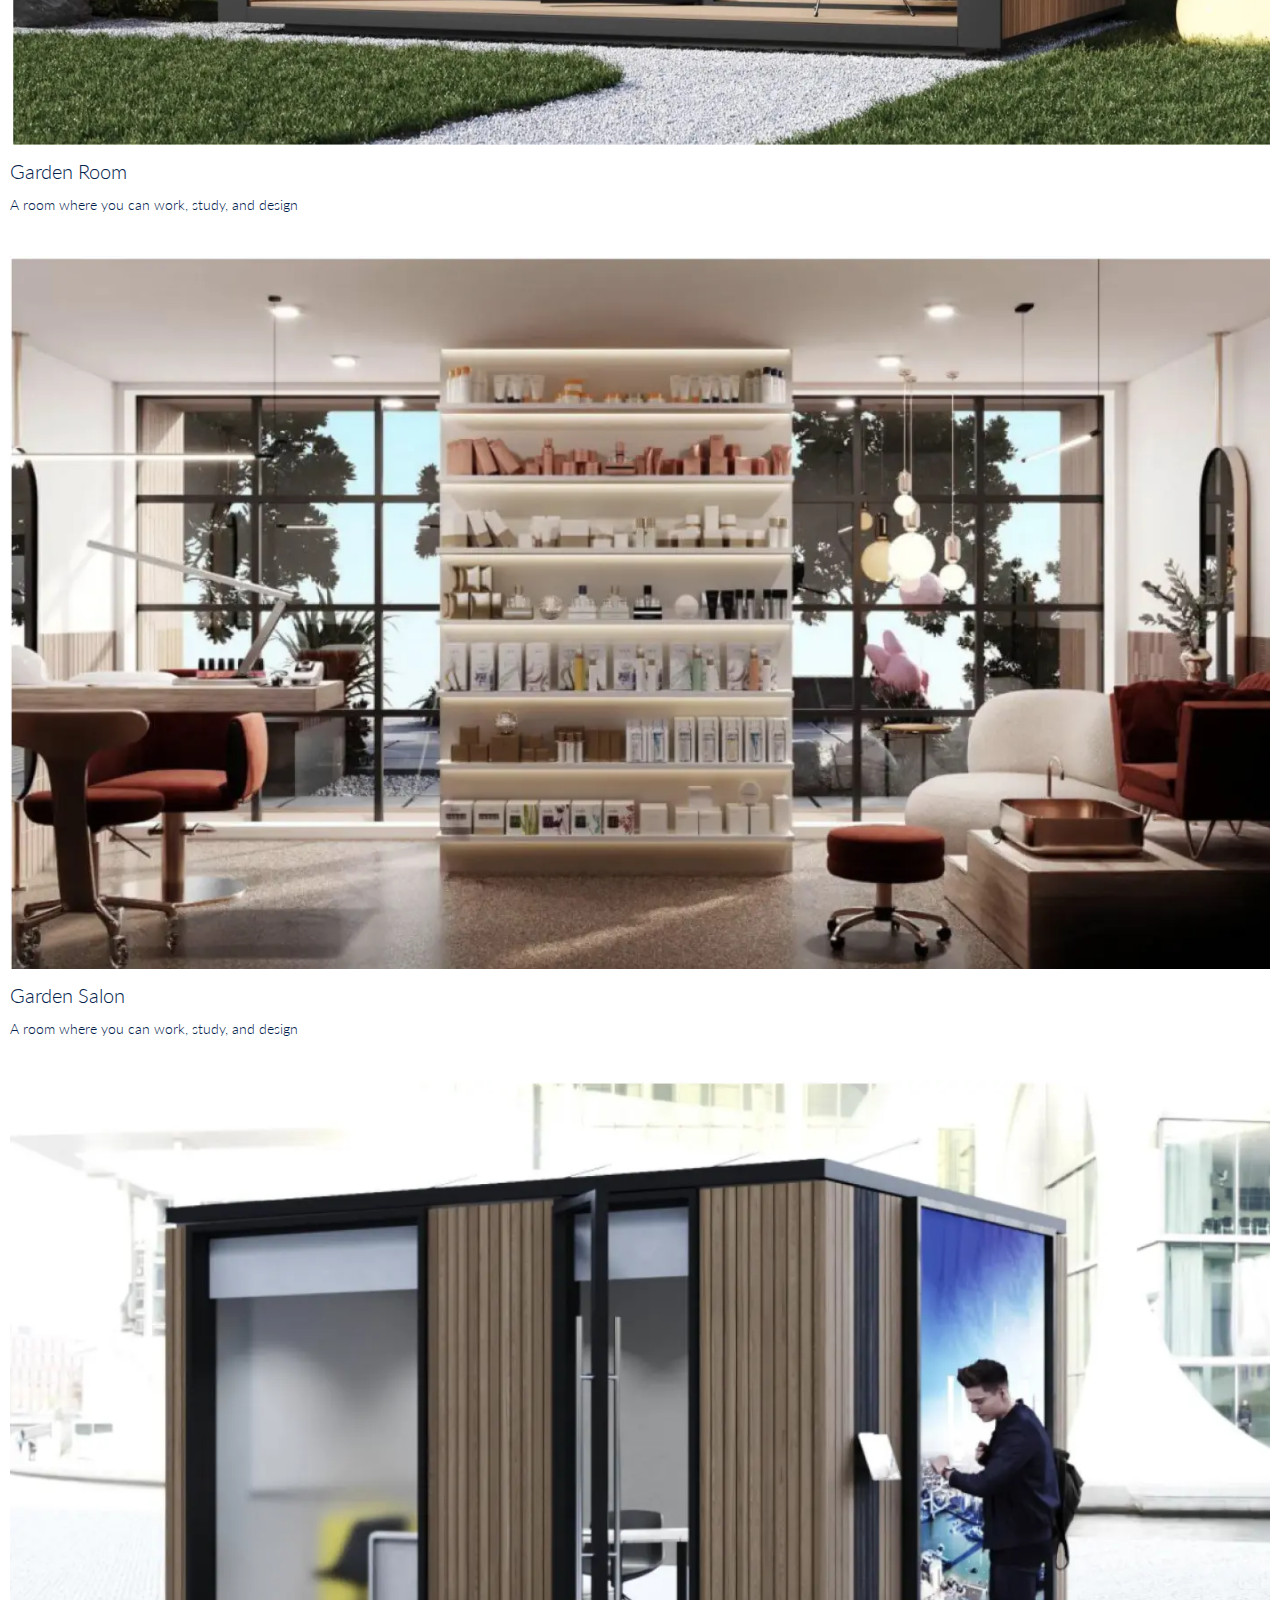
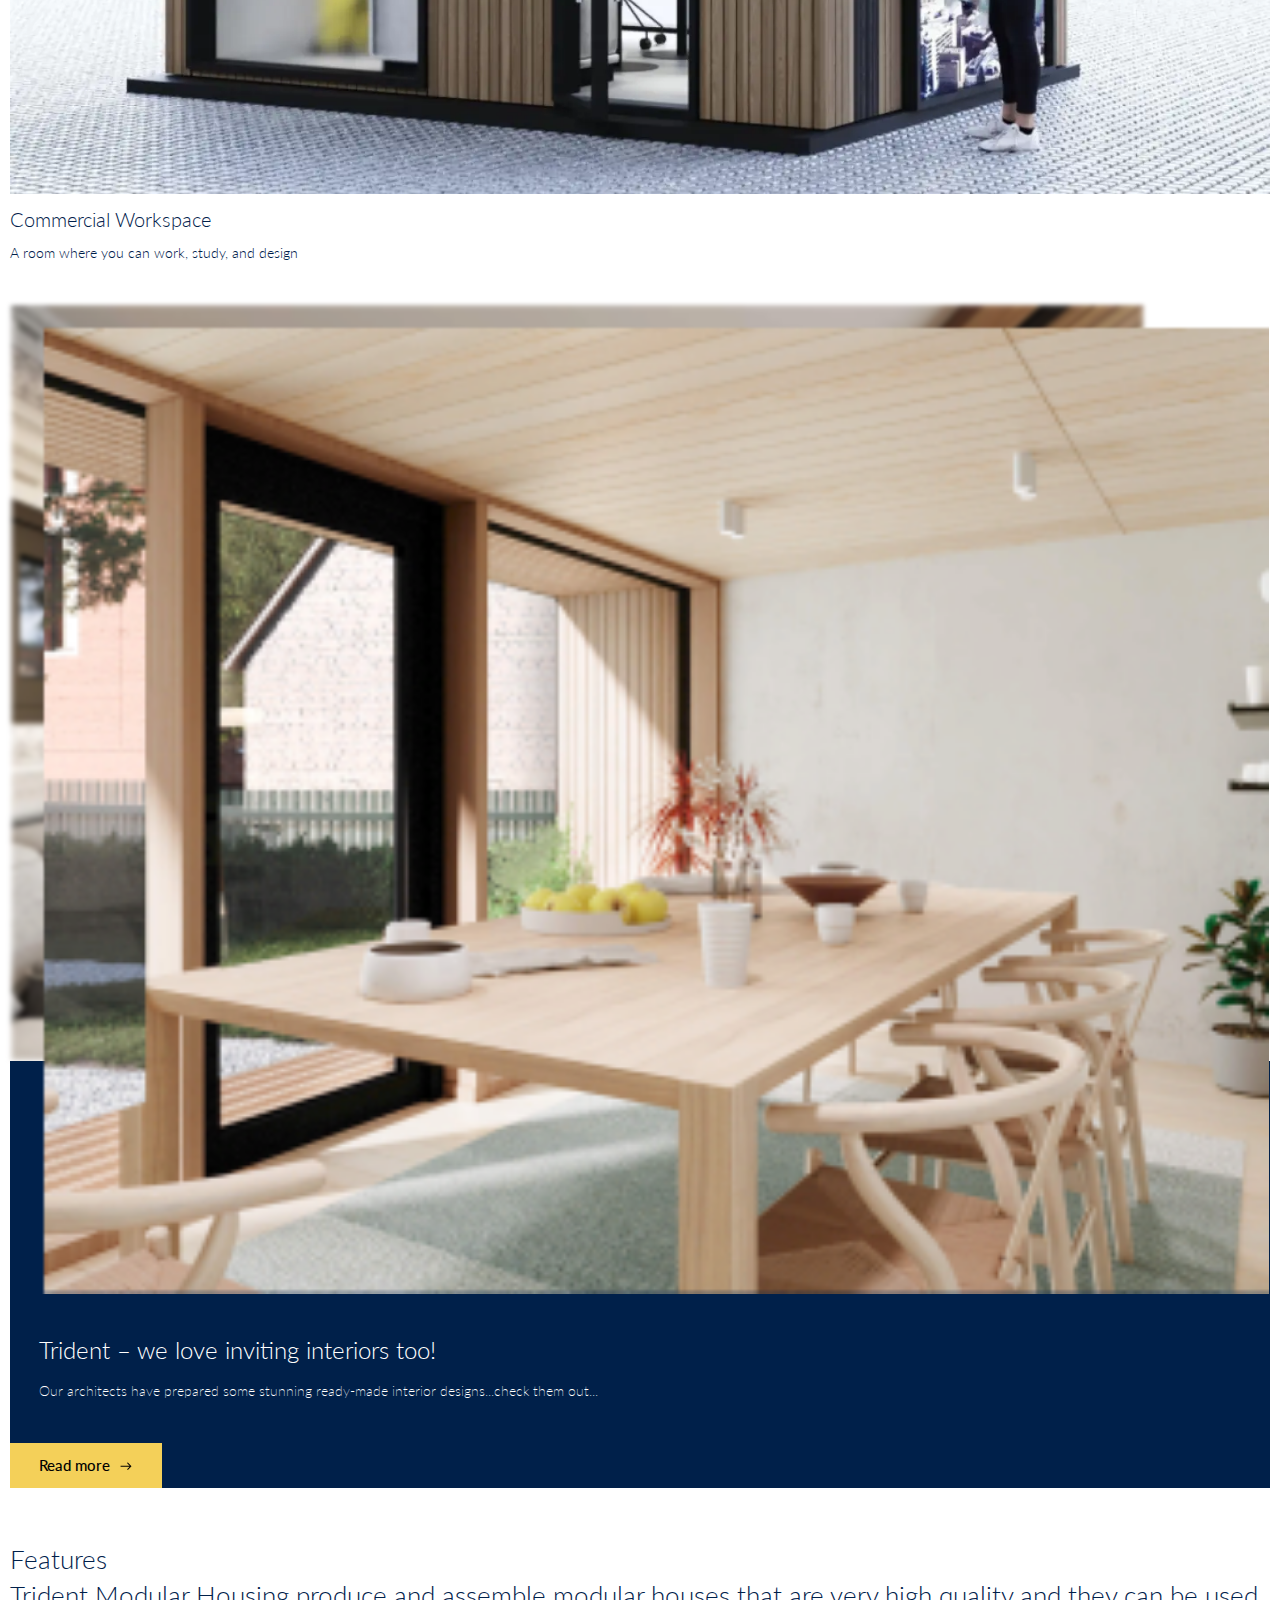
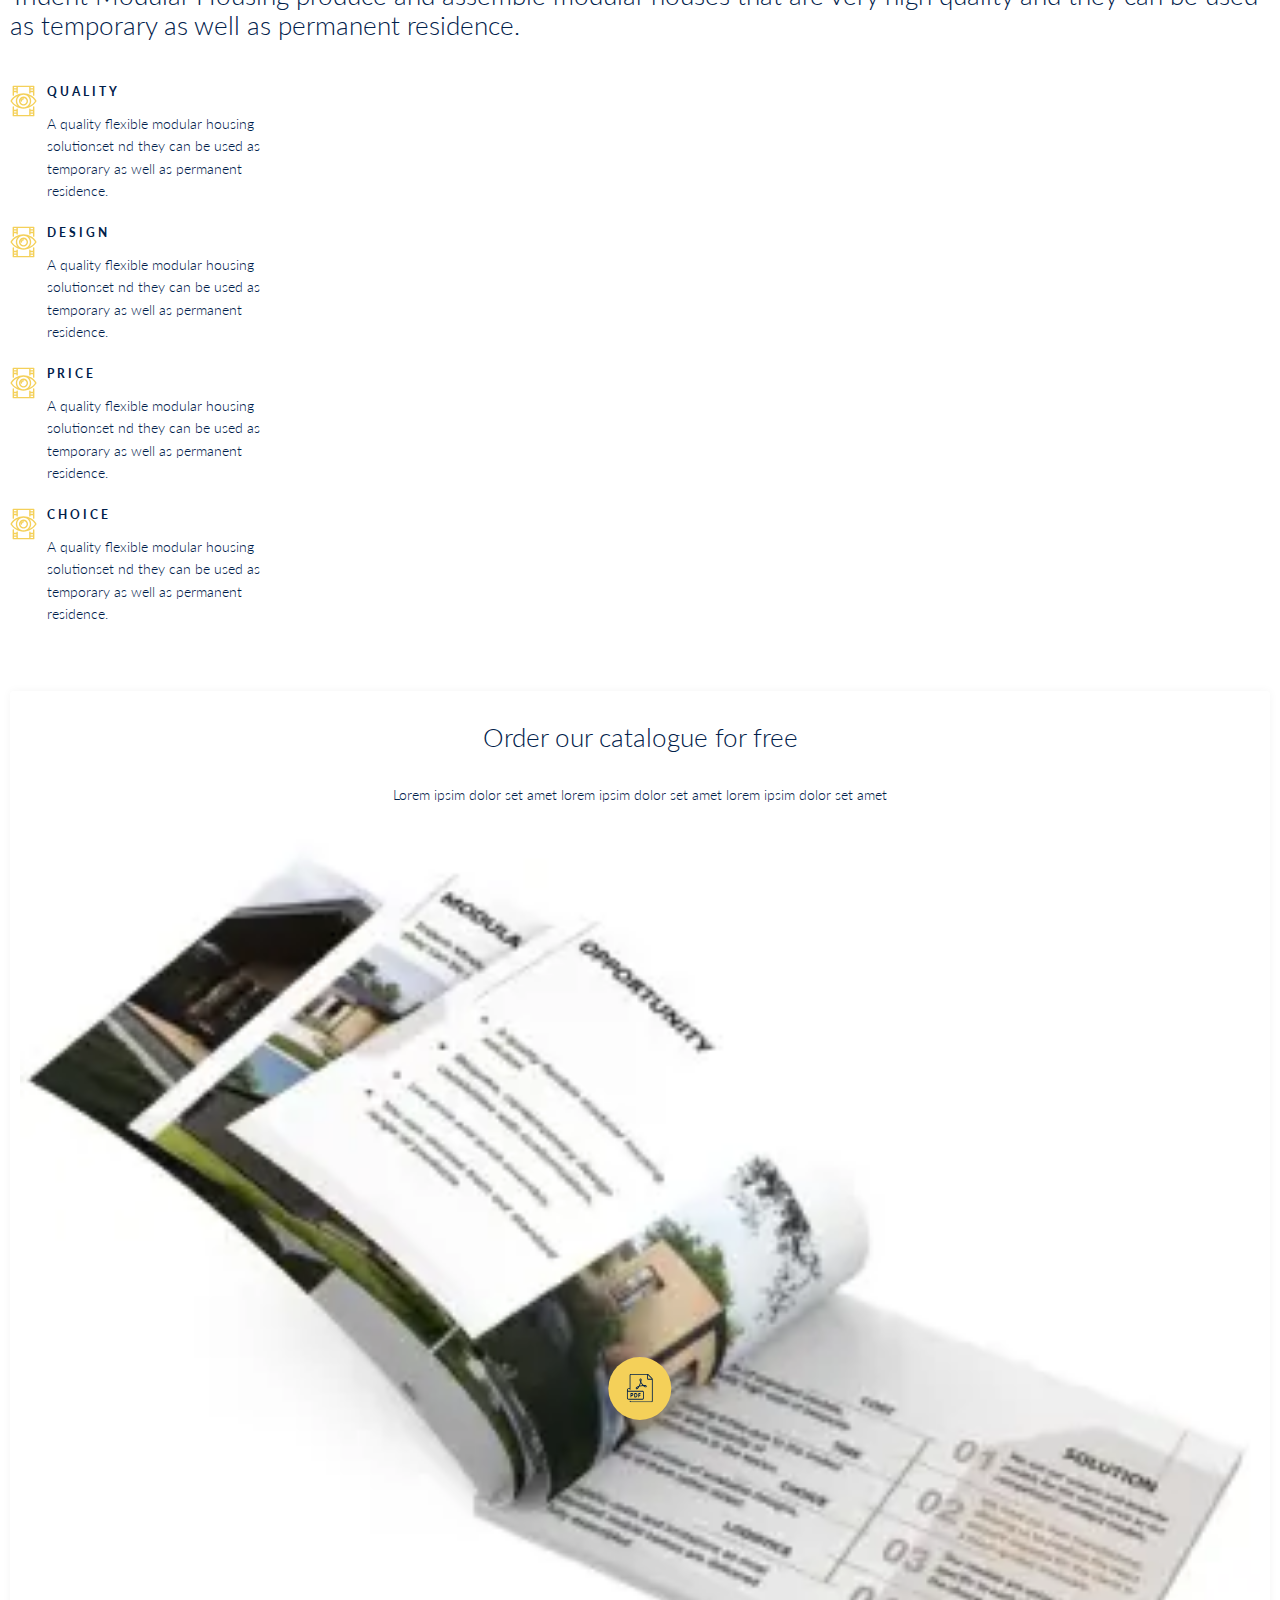
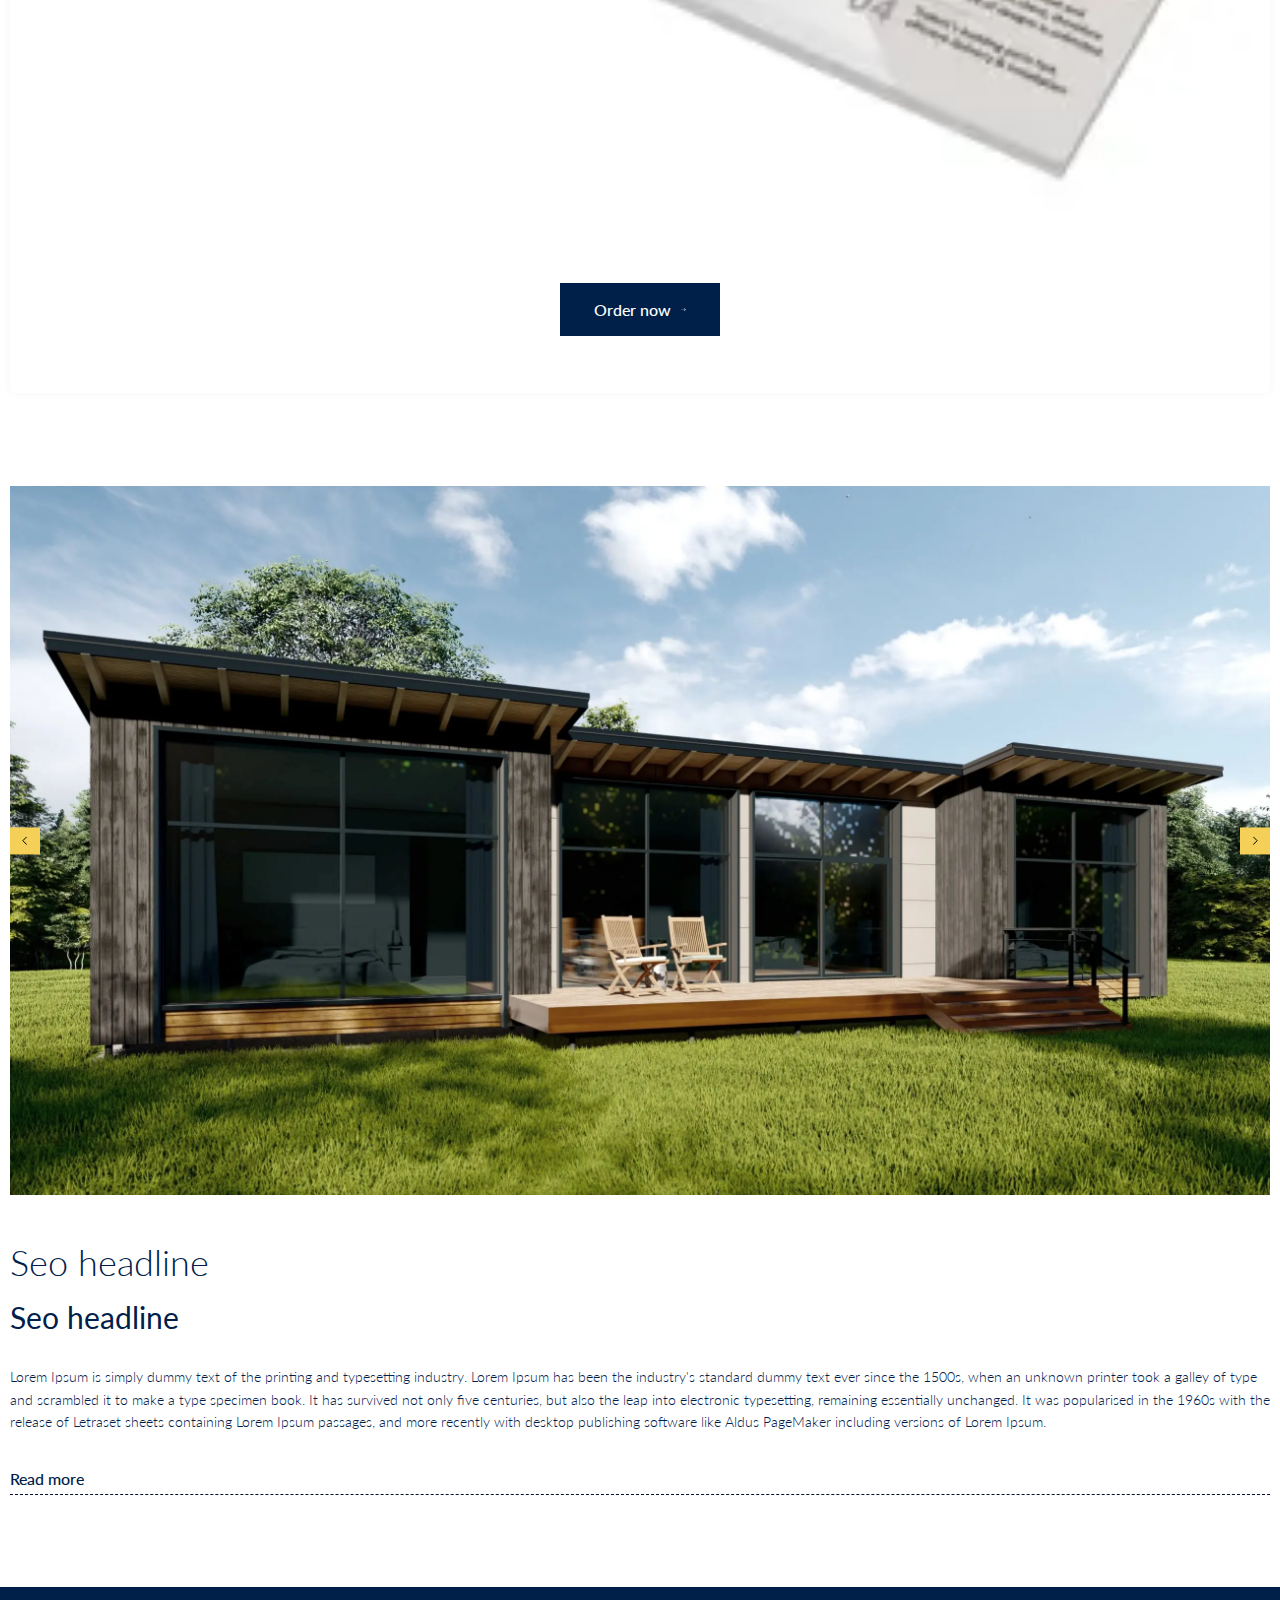
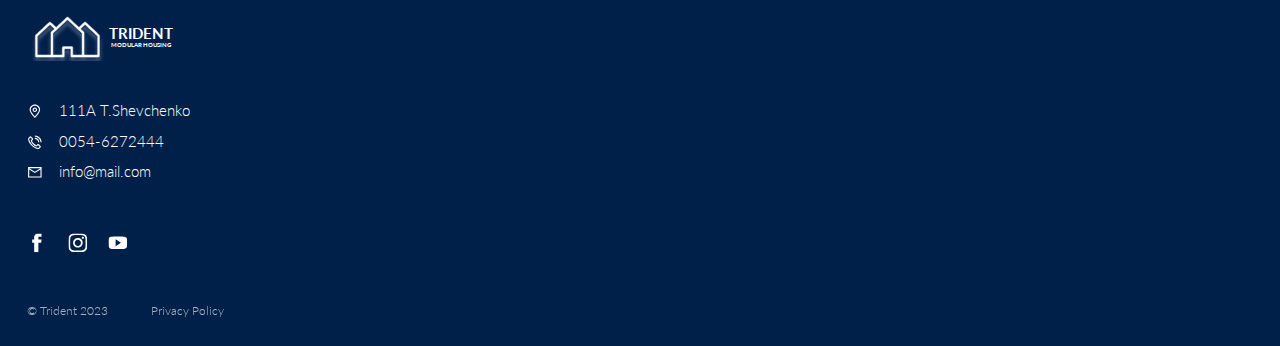
==== commit 30273ff2: "Add styles (style.scss)" ====
--- a/index.html
+++ b/index.html
@@ -15,7 +15,6 @@
         <meta name="msapplication-TileColor" content="#da532c">
         <meta name="theme-color" content="#ffffff">
 
-        <link rel="stylesheet" href="css/reset.css">
         <link rel="stylesheet" href="css/style.css">
         <link rel="preconnect" href="#">
 
@@ -61,15 +60,11 @@
                         <ul class="nav__list">
     
                             <li class="nav__item">
-                                <a class="nav__link" href="#">Home</a>
+                                <a class="nav__link" href="about-us.html">About us</a>
                             </li>
     
                             <li class="nav__item">
-                                <a class="nav__link" href="#">About us</a>
-                            </li>
-    
-                            <li class="nav__item">
-                                <a class="nav__link" href="#">Gallery</a>
+                                <a class="nav__link" href="gallery.html">Gallery</a>
                             </li>
     
                             <li class="nav__item">
@@ -755,29 +750,21 @@
 
                     <li class="address__item">
                         <a class="address__link link link--address" href="#">
-                            <svg class="address__icon" viewBox="0 0 16 16" fill="none" xmlns="http://www.w3.org/2000/svg">
-                                <path fill-rule="evenodd" clip-rule="evenodd" d="M7.85547 15.0625C4.35547 11.4955 2.60547 8.7455 2.60547 6.8125C2.60547 3.91301 4.95597 1.5625 7.85547 1.5625C10.755 1.5625 13.1055 3.91301 13.1055 6.8125C13.1055 8.7455 11.3555 11.4955 7.85547 15.0625ZM7.85547 13.4875C10.6055 10.5563 11.9805 8.33128 11.9805 6.8125C11.9805 4.53433 10.1336 2.6875 7.85547 2.6875C5.57729 2.6875 3.73047 4.53433 3.73047 6.8125C3.73047 8.33128 5.10547 10.5563 7.85547 13.4875ZM7.85547 9.0625C6.61283 9.0625 5.60547 8.05514 5.60547 6.8125C5.60547 5.56986 6.61283 4.5625 7.85547 4.5625C9.09811 4.5625 10.1055 5.56986 10.1055 6.8125C10.1055 8.05514 9.09811 9.0625 7.85547 9.0625ZM7.85547 7.9375C8.47679 7.9375 8.98047 7.43382 8.98047 6.8125C8.98047 6.19118 8.47679 5.6875 7.85547 5.6875C7.23415 5.6875 6.73047 6.19118 6.73047 6.8125C6.73047 7.43382 7.23415 7.9375 7.85547 7.9375Z"/>
-                            </svg>
+                            <img class="address__icon" src="img/icons/address__icon/address.svg" alt="">
                             <span class="adress__text">111A T.Shevchenko</span>
                         </a> 
                     </li>
 
                     <li class="address__item">
                         <a class="address__link link link--address" href="tel:0054-6272444">
-                            <svg class="address__icon" viewBox="0 0 16 16" fill="none" xmlns="http://www.w3.org/2000/svg">
-                                <path d="M14.6055 8.3125C14.6055 4.58458 11.5834 1.5625 7.85547 1.5625V2.6875C10.9621 2.6875 13.4805 5.2059 13.4805 8.3125H14.6055Z" fill="white"/>
-                                <path fill-rule="evenodd" clip-rule="evenodd" d="M1.11522 4.8389C1.06072 5.5701 1.24142 6.25829 1.49097 6.93215C2.00728 8.32573 2.79322 9.55873 3.74552 10.6942C5.03342 12.2255 6.57086 13.4384 8.3722 14.313C9.18395 14.7058 10.0244 15.0098 10.9365 15.0585C11.5618 15.0929 12.0735 14.8943 12.5486 14.4449C12.7556 14.249 12.9681 14.0303 13.181 13.8112C13.2877 13.7015 13.3946 13.5915 13.5009 13.4843C13.9713 13.0111 13.9741 12.4348 13.5066 11.9645C12.9501 11.4025 12.3908 10.8434 11.8286 10.2871C11.3697 9.83114 10.796 9.83401 10.337 10.2871C10.1978 10.4252 10.0871 10.5314 9.98288 10.6315C9.82519 10.783 9.68209 10.9204 9.4766 11.1328C9.38195 11.2302 9.33386 11.2417 9.1869 11.1872C9.03993 11.1328 8.72222 10.9636 8.50422 10.8288C7.49169 10.1951 6.64265 9.375 5.89114 8.45168C5.51825 7.99289 5.18552 7.50255 4.95605 6.952C4.90728 6.84017 4.91589 6.76562 5.00768 6.67673C5.1244 6.56387 5.22006 6.4724 5.30848 6.38785C5.48515 6.21893 5.633 6.07755 5.86238 5.84825C6.34139 5.36652 6.33853 4.80163 5.85951 4.31703C5.67779 4.13345 5.49479 3.95115 5.31222 3.76928L5.31077 3.76783C5.22005 3.67746 5.12945 3.5872 5.03915 3.49694C4.75807 3.21308 4.47693 2.92916 4.19298 2.65104C3.73404 2.20085 3.1575 2.19798 2.69856 2.65104C2.69856 2.65104 1.9999 3.31662 1.64873 3.68905C1.29756 4.06149 1.14964 4.38871 1.11522 4.8389ZM3.62384 3.67159C3.5258 3.57547 3.51511 3.56498 3.44687 3.56498C3.37718 3.56498 3.3418 3.5979 3.27741 3.65782C3.26703 3.66748 3.2559 3.67784 3.24375 3.68887C3.15621 3.76837 2.47668 4.44941 2.47668 4.44941C2.47668 4.44941 2.30385 4.62489 2.25009 4.79474C2.19634 4.96459 2.22983 5.37306 2.27631 5.60589C2.65543 7.50491 4.0053 9.37603 5.20272 10.6404C6.41924 11.925 8.15232 13.1898 10.2145 13.8265C10.4761 13.9073 11.161 13.9743 11.3714 13.8943C11.5818 13.8144 11.7853 13.623 11.7853 13.623L12.3784 13.0184C12.3784 13.0184 12.5659 12.8493 12.5659 12.7457C12.5659 12.6421 12.5138 12.575 12.4433 12.5043C11.7729 11.8306 11.4034 11.458 11.335 11.3863L11.3227 11.3735C11.2177 11.2635 11.1678 11.2111 11.0782 11.2111C10.992 11.2111 10.9064 11.3013 10.8518 11.3589L10.8396 11.3716C10.1287 12.1129 9.88504 12.3066 9.44997 12.3412C8.73842 12.3976 7.3567 11.6277 5.89389 10.1441C4.43109 8.66056 3.72605 7.23646 3.80185 6.70998C3.8733 6.21368 4.14541 5.94906 4.22099 5.87556L4.23251 5.86427C4.28578 5.81079 4.85724 5.26394 4.85724 5.26394C4.85724 5.26394 4.9814 5.15245 4.9814 5.08798C4.9814 5.028 4.95468 5.00136 4.91752 4.9643L4.909 4.95578C4.19659 4.23918 3.78976 3.83211 3.68851 3.73457C3.66337 3.71034 3.64205 3.68944 3.62384 3.67159Z">
-                                <path d="M7.85547 3.8125C10.3407 3.8125 12.3555 5.82722 12.3555 8.3125H11.2305C11.2305 6.44854 9.71943 4.9375 7.85547 4.9375V3.8125Z">
-                            </svg>
+                            <img class="address__icon" src="img/icons/address__icon/phone.svg" alt="">
                             <span class="adress__text">0054-6272444</span>
                         </a> 
                     </li>
 
                     <li class="address__item">
                         <a class="address__link link link--address" href="mailto:info@mail.com">
-                            <svg class="address__icon" viewBox="0 0 16 16" fill="none" xmlns="http://www.w3.org/2000/svg">
-                                <path fill-rule="evenodd" clip-rule="evenodd" d="M1.10547 3.0625H14.6055V13.5625H1.10547V3.0625ZM2.23047 4.1875L7.85547 7.65088L13.4805 4.1875H2.23047ZM2.23047 5.5085V12.4375H13.4805V5.5085L7.85547 8.96908L2.23047 5.5085Z"/>
-                                </svg>
+                            <img class="address__icon" src="img/icons/address__icon/mail.svg" alt="">
                             <span class="adress__text">info@mail.com</span>
                         </a> 
                     </li>
--- a/css/style.css
+++ b/css/style.css
@@ -1,1273 +1,1222 @@
+html, body, div, span, applet, object, iframe,
+h1, h2, h3, h4, h5, h6, p, blockquote, pre,
+a, abbr, acronym, address, big, cite, code,
+del, dfn, em, img, ins, kbd, q, s, samp,
+small, strike, strong, sub, sup, tt, var,
+b, u, i, center,
+dl, dt, dd, ol, ul, li,
+fieldset, form, label, legend,
+table, caption, tbody, tfoot, thead, tr, th, td,
+article, aside, canvas, details, embed,
+figure, figcaption, footer, header, hgroup,
+menu, nav, output, ruby, section, summary,
+time, mark, audio, video {
+  margin: 0;
+  padding: 0;
+  border: 0;
+  font-size: 100%;
+  font: inherit;
+  vertical-align: baseline;
+}
+
+article, aside, details, figcaption, figure,
+footer, header, hgroup, menu, nav, section {
+  display: block;
+}
+
+body {
+  line-height: 1;
+}
+
+ol, ul {
+  list-style: none;
+}
+
+blockquote, q {
+  quotes: none;
+}
+
+blockquote::before, blockquote::after,
+q::before, q::after {
+  content: "";
+  content: none;
+}
+
+table {
+  border-collapse: collapse;
+  border-spacing: 0;
+}
+
+/* main reset */
+*,
+*::before,
+*::after {
+  -webkit-box-sizing: border-box;
+  box-sizing: border-box;
+}
+
+:focus,
+:active {
+  outline: none;
+}
+
+a {
+  color: inherit;
+}
+
+a:focus,
+a:active {
+  outline: none;
+}
+
+a,
+a:visited {
+  text-decoration: none;
+}
+
+input::-ms-clear {
+  display: none;
+}
+
+button::-moz-focus-inner {
+  padding: 0;
+  border: 0;
+}
+
+address {
+  font-style: normal;
+}
+
+input,
+button,
+textarea {
+  font-family: inherit;
+}
+
+button {
+  outline: none;
+  border: none;
+  color: inherit;
+  cursor: pointer;
+}
+
+img,
+picture {
+  display: block;
+  pointer-events: none;
+}
+
 /* fonts */
-
 /* avenir-next */
 /* regular */
-
 @font-face {
-    font-display: swap;
-    font-family:"Avenir-next";
-    src: local("Avenir-next regular"),
-        url("../fonts/avenir-next/regular/avenirnextcyr-regular.eot"),
-        url("../fonts/avenir-next/regular/avenirnextcyr-regular.eot?#iefix") format("embedded-opentype"),
-        url("../fonts/avenir-next/regular/avenirnextcyr-regular.woff2") format("woff2"),
-        url("../fonts/avenir-next/regular/avenirnextcyr-regular.woff") format("woff"),
-        url("../fonts/avenir-next/regular/avenirnextcyr-regular.ttf") format("truetype"),
-        url("../fonts/avenir-next/regular/avenirnextcyr-regular.svg") format("svg");
-    font-weight: 400;
-    font-style: normal;
-}
-
+  font-display: swap;
+  font-family: "Avenir-next";
+  src: local("Avenir-next regular"), url("../fonts/avenir-next/regular/avenirnextcyr-regular.eot"), url("../fonts/avenir-next/regular/avenirnextcyr-regular.eot?#iefix") format("embedded-opentype"), url("../fonts/avenir-next/regular/avenirnextcyr-regular.woff2") format("woff2"), url("../fonts/avenir-next/regular/avenirnextcyr-regular.woff") format("woff"), url("../fonts/avenir-next/regular/avenirnextcyr-regular.ttf") format("truetype"), url("../fonts/avenir-next/regular/avenirnextcyr-regular.svg") format("svg");
+  font-weight: 400;
+  font-style: normal;
+}
 /* gilroy */
 /* gilroylight */
-
 @font-face {
-    font-display: swap;
-    font-family: "Gilroy";
-    src: local("Gilroy light"),
-        url("../fonts/gilroy/light/gilroy-light.eot"),
-        url("../fonts/gilroy/light/gilroy-light.eot?#iefix") format("embedded-opentype"),
-        url("../fonts/gilroy/light/gilroy-light.woff2") format("woff2"),
-        url("../fonts/gilroy/light/gilroy-light.woff") format("woff"),
-        url("../fonts/gilroy/light/gilroy-light.ttf") format("truetype"),
-        url("../fonts/gilroy/light/gilroy-light.svg") format("svg");
-    font-weight: 300;
-    font-style: normal;
-}
-
+  font-display: swap;
+  font-family: "Gilroy";
+  src: local("Gilroy light"), url("../fonts/gilroy/light/gilroy-light.eot"), url("../fonts/gilroy/light/gilroy-light.eot?#iefix") format("embedded-opentype"), url("../fonts/gilroy/light/gilroy-light.woff2") format("woff2"), url("../fonts/gilroy/light/gilroy-light.woff") format("woff"), url("../fonts/gilroy/light/gilroy-light.ttf") format("truetype"), url("../fonts/gilroy/light/gilroy-light.svg") format("svg");
+  font-weight: 300;
+  font-style: normal;
+}
 /* gilroy regular */
-
 @font-face {
-    font-display: swap;
-    font-family: "Gilroy";
-    src: local("Gilroy regular"),
-        url("../fonts/gilroy/regular/gilroy-regular.eot"),
-        url("../fonts/gilroy/regular/gilroy-regular.eot?#iefix") format("embedded-opentype"),
-        url("../fonts/gilroy/regular/gilroy-regular.woff2") format("woff2"),
-        url("../fonts/gilroy/regular/gilroy-regular.woff") format("woff"),
-        url("../fonts/gilroy/regular/gilroy-regular.ttf") format("truetype"),
-        url("../fonts/gilroy/regular/gilroy-regular.svg") format("svg");
-    font-weight: 400;
-    font-style: normal;
-}
-
+  font-display: swap;
+  font-family: "Gilroy";
+  src: local("Gilroy regular"), url("../fonts/gilroy/regular/gilroy-regular.eot"), url("../fonts/gilroy/regular/gilroy-regular.eot?#iefix") format("embedded-opentype"), url("../fonts/gilroy/regular/gilroy-regular.woff2") format("woff2"), url("../fonts/gilroy/regular/gilroy-regular.woff") format("woff"), url("../fonts/gilroy/regular/gilroy-regular.ttf") format("truetype"), url("../fonts/gilroy/regular/gilroy-regular.svg") format("svg");
+  font-weight: 400;
+  font-style: normal;
+}
 /* gilroy medium */
-
 @font-face {
-    font-display: swap;
-    font-family: "Gilroy";
-    src: local("Gilroy medium"),
-        url("../fonts/gilroy/medium/gilroy-medium.eot"),
-        url("../fonts/gilroy/medium/gilroy-medium.eot?#iefix") format("embedded-opentype"),
-        url("../fonts/gilroy/medium/gilroy-medium.woff2") format("woff2"),
-        url("../fonts/gilroy/medium/gilroy-medium.woff") format("woff"),
-        url("../fonts/gilroy/medium/gilroy-medium.ttf") format("truetype"),
-        url("../fonts/gilroy/medium/gilroy-medium.svg") format("svg");
-    font-weight: 500;
-    font-style: normal;
-}
-
+  font-display: swap;
+  font-family: "Gilroy";
+  src: local("Gilroy medium"), url("../fonts/gilroy/medium/gilroy-medium.eot"), url("../fonts/gilroy/medium/gilroy-medium.eot?#iefix") format("embedded-opentype"), url("../fonts/gilroy/medium/gilroy-medium.woff2") format("woff2"), url("../fonts/gilroy/medium/gilroy-medium.woff") format("woff"), url("../fonts/gilroy/medium/gilroy-medium.ttf") format("truetype"), url("../fonts/gilroy/medium/gilroy-medium.svg") format("svg");
+  font-weight: 500;
+  font-style: normal;
+}
 /* ubuntu */
 /* ubuntu regular */
-
 @font-face {
-    font-display: swap;
-    font-family: "Ubuntu";
-    src: local("Ubuntu regular"),
-        url("../fonts/ubuntu/regular/ubuntu_regular.eot"),
-        url("../fonts/ubuntu/regular/ubuntu_regular.eot?#iefix") format("embedded-opentype"),
-        url("../fonts/ubuntu/regular/ubuntu_regular.woff2") format("woff2"),
-        url("../fonts/ubuntu/regular/ubuntu_regular.woff") format("woff"),
-        url("../fonts/ubuntu/regular/ubuntu_regular.ttf") format("truetype"),
-        url("../fonts/ubuntu/regular/ubuntu_regular.svg") format("svg");
-    font-weight: 400;
-    font-style: normal;
-}
-
+  font-display: swap;
+  font-family: "Ubuntu";
+  src: local("Ubuntu regular"), url("../fonts/ubuntu/regular/ubuntu_regular.eot"), url("../fonts/ubuntu/regular/ubuntu_regular.eot?#iefix") format("embedded-opentype"), url("../fonts/ubuntu/regular/ubuntu_regular.woff2") format("woff2"), url("../fonts/ubuntu/regular/ubuntu_regular.woff") format("woff"), url("../fonts/ubuntu/regular/ubuntu_regular.ttf") format("truetype"), url("../fonts/ubuntu/regular/ubuntu_regular.svg") format("svg");
+  font-weight: 400;
+  font-style: normal;
+}
 /* ubuntu bold */
-
 @font-face {
-    font-display: swap;
-    font-family: "Ubuntu";
-    src: local("Ubuntu bold"),
-        url("../fonts/ubuntu/bold/ubuntu_bold.eot"),
-        url("../fonts/ubuntu/bold/ubuntu_bold.eot?#iefix") format("embedded-opentype"),
-        url("../fonts/ubuntu/bold/ubuntu_bold.woff2") format("woff2"),
-        url("../fonts/ubuntu/bold/ubuntu_bold.woff") format("woff"),
-        url("../fonts/ubuntu/bold/ubuntu_bold.ttf") format("trietype"),
-        url("../fonts/ubuntu/bold/ubuntu_bold.svg") format("svg");
-    font-weight: 700;
-    font-style: normal;
-}
-
+  font-display: swap;
+  font-family: "Ubuntu";
+  src: local("Ubuntu bold"), url("../fonts/ubuntu/bold/ubuntu_bold.eot"), url("../fonts/ubuntu/bold/ubuntu_bold.eot?#iefix") format("embedded-opentype"), url("../fonts/ubuntu/bold/ubuntu_bold.woff2") format("woff2"), url("../fonts/ubuntu/bold/ubuntu_bold.woff") format("woff"), url("../fonts/ubuntu/bold/ubuntu_bold.ttf") format("trietype"), url("../fonts/ubuntu/bold/ubuntu_bold.svg") format("svg");
+  font-weight: 700;
+  font-style: normal;
+}
 /* inter */
 /* inter regular */
-
 @font-face {
-    font-display: swap;
-    font-family: "Inter";
-    src: local("Inter regular"),
-        url("../fonts/inter/regular/inter_regular.eot"),
-        url("../fonts/inter/regular/inter_regular.eot?#iefix") format("embedded-opentype"),
-        url("../fonts/inter/regular/inter_regular.woff2") format("woff2"),
-        url("../fonts/inter/regular/inter_regular.woff") format("woff"),
-        url("../fonts/inter/regular/inter_regular.ttf") format("truetype"),
-        url("../fonts/inter/regular/inter_regular.svg") format("svg");
-    font-weight: 400;
-    font-style: normal;
-}
-
+  font-display: swap;
+  font-family: "Inter";
+  src: local("Inter regular"), url("../fonts/inter/regular/inter_regular.eot"), url("../fonts/inter/regular/inter_regular.eot?#iefix") format("embedded-opentype"), url("../fonts/inter/regular/inter_regular.woff2") format("woff2"), url("../fonts/inter/regular/inter_regular.woff") format("woff"), url("../fonts/inter/regular/inter_regular.ttf") format("truetype"), url("../fonts/inter/regular/inter_regular.svg") format("svg");
+  font-weight: 400;
+  font-style: normal;
+}
 /* lato */
 /* lato extralight */
-
 @font-face {
-    font-display: swap;
-    font-family: "Lato";
-    src: local("Lato extralight"),
-        url("../fonts/lato/extralight/lato_extralight.eot"),
-        url("../fonts/lato/extralight/lato_extralight.eot?#iefix") format("embedded-opentype"),
-        url("../fonts/lato/extralight/lato_extralight.woff2") format("woff2"),
-        url("../fonts/lato/extralight/lato_extralight.woff") format("woff"),
-        url("../fonts/lato/extralight/lato_extralight.ttf") format("truetype"),
-        url("../fonts/lato/extralight/lato_extralight.svg") format("svg");
-    font-weight: 200;
-    font-style: normal;
-}
-
+  font-display: swap;
+  font-family: "Lato";
+  src: local("Lato extralight"), url("../fonts/lato/extralight/lato_extralight.eot"), url("../fonts/lato/extralight/lato_extralight.eot?#iefix") format("embedded-opentype"), url("../fonts/lato/extralight/lato_extralight.woff2") format("woff2"), url("../fonts/lato/extralight/lato_extralight.woff") format("woff"), url("../fonts/lato/extralight/lato_extralight.ttf") format("truetype"), url("../fonts/lato/extralight/lato_extralight.svg") format("svg");
+  font-weight: 200;
+  font-style: normal;
+}
 /* lato light */
-
 @font-face {
-    font-display: swap;
-    font-family: "Lato";
-    src: local("Lato light"),
-        url("../fonts/lato/light/lato_light.eot"),
-        url("../fonts/lato/light/lato_light.eot?#iefix") format("embedded-opentype"),
-        url("../fonts/lato/light/lato_light.woff2") format("woff2"),
-        url("../fonts/lato/light/lato_light.woff") format("woff"),
-        url("../fonts/lato/light/lato_light.ttf") format("truetype"),
-        url("../fonts/lato/light/lato_light.svg") format("svg");
-    font-weight: 300;
-    font-style: normal;
-}
-
+  font-display: swap;
+  font-family: "Lato";
+  src: local("Lato light"), url("../fonts/lato/light/lato_light.eot"), url("../fonts/lato/light/lato_light.eot?#iefix") format("embedded-opentype"), url("../fonts/lato/light/lato_light.woff2") format("woff2"), url("../fonts/lato/light/lato_light.woff") format("woff"), url("../fonts/lato/light/lato_light.ttf") format("truetype"), url("../fonts/lato/light/lato_light.svg") format("svg");
+  font-weight: 300;
+  font-style: normal;
+}
 /* lato regular */
-
 @font-face {
-    font-display: swap;
-    font-family: "Lato";
-    src: local("Lato regular"),
-        url("../fonts/lato/regular/lato_regular.eot"),
-        url("../fonts/lato/regular/lato_regular.eot?#iefix") format("embedded-opentype"),
-        url("../fonts/lato/regular/lato_regular.woff2") format("woff2"),
-        url("../fonts/lato/regular/lato_regular.woff") format("woff"),
-        url("../fonts/lato/regular/lato_regular.ttf") format("truetype"),
-        url("../fonts/lato/regular/lato_regular.svg") format("svg");
-    font-weight:400;
-    font-style: normal;
-}
-
+  font-display: swap;
+  font-family: "Lato";
+  src: local("Lato regular"), url("../fonts/lato/regular/lato_regular.eot"), url("../fonts/lato/regular/lato_regular.eot?#iefix") format("embedded-opentype"), url("../fonts/lato/regular/lato_regular.woff2") format("woff2"), url("../fonts/lato/regular/lato_regular.woff") format("woff"), url("../fonts/lato/regular/lato_regular.ttf") format("truetype"), url("../fonts/lato/regular/lato_regular.svg") format("svg");
+  font-weight: 400;
+  font-style: normal;
+}
 /* lato medium */
-
 @font-face {
-    font-display: swap;
-    font-family: "Lato";
-    src: local("Loto medium"),
-        url("../fonts/lato/medium/lato_medium.eot"),
-        url("../fonts/lato/medium/lato_medium.eot?#iefix") format("embedded-opentype"),
-        url("../fonts/lato/medium/lato_medium.woff2") format("woff2"),
-        url("../fonts/lato/medium/lato_medium.woff") format("woff"),
-        url("../fonts/lato/medium/lato_medium.ttf") format("truetype"),
-        url("../fonts/lato/medium/lato_medium.svg") foprmat("svg");
-    font-weight: 500;
-    font-style: normal;
-}
-
+  font-display: swap;
+  font-family: "Lato";
+  src: local("Loto medium"), url("../fonts/lato/medium/lato_medium.eot"), url("../fonts/lato/medium/lato_medium.eot?#iefix") format("embedded-opentype"), url("../fonts/lato/medium/lato_medium.woff2") format("woff2"), url("../fonts/lato/medium/lato_medium.woff") format("woff"), url("../fonts/lato/medium/lato_medium.ttf") format("truetype"), url("../fonts/lato/medium/lato_medium.svg") foprmat("svg");
+  font-weight: 500;
+  font-style: normal;
+}
 /* lato bold */
-
 @font-face {
-    font-display: swap;
-    font-family: "Lato";
-    src: local("Lato bold"),
-        url("../fonts/lato/bold/lato_bold.eot"),
-        url("../fonts/lato/bold/lato_bold.eot?#iefix") format("embedded-opentype"),
-        url("../fonts/lato/bold/lato_bold.woff2") format("woff2"),
-        url("../fonts/lato/bold/lato_bold.woff") format("woff"),
-        url("../fonts/lato/bold/lato_bold.ttf") format("truetype"),
-        url("../fonts/lato/bold/lato_bold.svg") format("svg");
-    font-weight: 700;
-    font-style: normal;
-}
-
-
+  font-display: swap;
+  font-family: "Lato";
+  src: local("Lato bold"), url("../fonts/lato/bold/lato_bold.eot"), url("../fonts/lato/bold/lato_bold.eot?#iefix") format("embedded-opentype"), url("../fonts/lato/bold/lato_bold.woff2") format("woff2"), url("../fonts/lato/bold/lato_bold.woff") format("woff"), url("../fonts/lato/bold/lato_bold.ttf") format("truetype"), url("../fonts/lato/bold/lato_bold.svg") format("svg");
+  font-weight: 700;
+  font-style: normal;
+}
 /* variables */
-
-:root {
-    --default-bg: #ffffff;
-    --primary-bg: #00204a;
-    --secondary-bg: #000000;
-    --light-mask-bg: rgba(255, 255, 255, 0.2);
-
-    --accent-link-bg: #f4d059;
-
-    --accent-btn-bg: #f4d059;
-    --primary-btn-bg: #00204a;
-
-    --accent-btn-border: #f4d059;
-    --accent-link-border: #00142f;
-
-    --primary-shadow: #f5f5f5;
-
-    --default-font-family: "Lato", sans-serif;
-    --default-font-size: 14px;
-    --default-font-weight: 300;
-
-    --default-font-color: #00204a;
-    --light-font-color: #ffffff;
-    --dark-font-color: #000000;
-}
-
 .document,
 .document__page {
-    font-family: var(--default-font-family);
-    font-size: var(--default-font-size);
-    font-weight: var(--default-font-weight);
-    color: var(--default-font-color);
+  font-family: "Lato", sans-serif;
+  font-size: 14px;
+  font-weight: 300;
+  color: #00204a;
 }
 
 .document__page {
+  position: relative;
+  min-width: 320px;
+}
+
+.link {
+  display: inline-block;
+  text-align: center;
+  white-space: nowrap;
+}
+@media screen and (min-width: 320px) {
+  .link--catalogue {
+    display: -webkit-box;
+    display: -ms-flexbox;
+    display: flex;
+    -webkit-box-orient: horizontal;
+    -webkit-box-direction: normal;
+        -ms-flex-direction: row;
+            flex-direction: row;
+    -webkit-box-pack: center;
+        -ms-flex-pack: center;
+            justify-content: center;
+    -webkit-box-align: center;
+        -ms-flex-align: center;
+            align-items: center;
+    gap: 7.32px;
+    width: 100%;
+    padding: 5.84px;
+    background: #f4d059;
+    line-height: 1.1;
+    text-transform: uppercase;
+    color: #000000;
+  }
+  .link__icon {
+    width: 12px;
+    height: 8px;
+    fill: #ffffff;
+  }
+  .link__icon--nav {
+    -webkit-transform: rotate(-90deg) translateX(-25%);
+        -ms-transform: rotate(-90deg) translateX(-25%);
+            transform: rotate(-90deg) translateX(-25%);
+    width: 10px;
+    height: 10px;
+    stroke: #00204a;
+  }
+  .link__icon--nav-open {
+    -webkit-transform: rotate(0);
+        -ms-transform: rotate(0);
+            transform: rotate(0);
+  }
+  .link--underline {
+    border-bottom: 1px dashed #00142f;
+    font-size: 1.14em;
+    font-weight: 500;
+    line-height: 1.89;
+    text-align: left;
+  }
+  .link--address {
+    display: -webkit-box;
+    display: -ms-flexbox;
+    display: flex;
+    -webkit-box-orient: horizontal;
+    -webkit-box-direction: normal;
+        -ms-flex-direction: row;
+            flex-direction: row;
+    -webkit-box-pack: start;
+        -ms-flex-pack: start;
+            justify-content: flex-start;
+    -webkit-box-align: stretch;
+        -ms-flex-align: stretch;
+            align-items: stretch;
+    gap: 10px;
+    font-size: 1.07em;
+    line-height: 1.2;
+  }
+}
+
+.btn {
+  display: inline-block;
+  text-align: center;
+  white-space: nowrap;
+}
+@media screen and (min-width: 320px) {
+  .btn__icon {
+    width: 5px;
+    height: 9px;
+  }
+  .btn__icon--reverse {
+    -webkit-transform: scaleX(-1);
+        -ms-transform: scaleX(-1);
+            transform: scaleX(-1);
+  }
+  .btn--control {
+    width: 29.97px;
+    height: 27.11px;
+    background: #f4d059;
+  }
+  .btn--tab {
     position: relative;
-}
-
-.document__page {
+    padding: 0.57em 2em 0.58em 1.31em;
+    background: #ffffff;
+    border: 1px solid #f4d059;
+    font-size: 0.92em;
+    font-weight: 400;
+    line-height: 2.33;
+    text-transform: uppercase;
+    color: #00204a;
+  }
+  .btn--tab::after {
+    content: "";
+    position: absolute;
+    right: 0;
+    top: 0;
+    z-index: 0;
+    display: block;
+    width: 9px;
+    height: 100%;
+    background: #f4d059;
+  }
+  .btn--tab-active::after {
+    left: 0;
+    width: 100%;
+  }
+  .btn__text {
+    position: relative;
+    z-index: 1;
+  }
+  .btn--accent {
+    padding: 0.75em 2.11em;
+    background: #f4d059;
+    border: 1px solid #f4d059;
+  }
+  .btn--accent .btn__text {
+    font-size: 1.14em;
+    font-weight: 500;
+    line-height: 1.5;
+    color: #000000;
+  }
+  .btn--accent .btn__icon {
+    width: 12px;
+    height: 8px;
+    fill: #000000;
+  }
+  .btn--circle {
+    background: #f4d059;
+    border: #f4d059;
+    border-radius: 50%;
+  }
+  .btn--standart {
+    padding: 0.75em 2.11em;
+    background: #00204a;
+    font-size: 1.14em;
+    font-weight: 500;
+    line-height: 1.83;
+    color: #ffffff;
+  }
+}
+
+@media screen and (min-width: 320px) {
+  .page__wrapper {
+    overflow: hidden;
+    width: 100%;
     min-width: 320px;
-}
-
-.link {
-    display: inline-block;
-
+    background: #ffffff;
+  }
+  .page__header {
+    position: absolute;
+    left: 0;
+    top: 0;
+    right: 0;
+    z-index: 100;
+    width: 100%;
+    background: #ffffff;
+  }
+  .page__slider {
+    margin: 0 0 23.22px;
+  }
+  .page__footer {
+    padding: 25.47px 27.36px 26.32px;
+    background: #00204a;
+    color: #ffffff;
+  }
+  .header__container {
+    display: -webkit-box;
+    display: -ms-flexbox;
+    display: flex;
+    -webkit-box-orient: horizontal;
+    -webkit-box-direction: normal;
+        -ms-flex-direction: row;
+            flex-direction: row;
+    -webkit-box-pack: justify;
+        -ms-flex-pack: justify;
+            justify-content: space-between;
+    -webkit-box-align: center;
+        -ms-flex-align: center;
+            align-items: center;
+    width: 100%;
+    padding: 7.21px 10px 9.41px;
+  }
+  .header__nav {
+    display: none;
+  }
+  .header__nav--active {
+    position: absolute;
+    left: 0;
+    z-index: 100;
+    display: block;
+    width: 100%;
+    height: 100vh;
+    padding: 24.95px 10px;
+    background: #ffffff;
+  }
+  .header__menu {
+    -webkit-box-flex: 0;
+        -ms-flex: 0 0 23.14px;
+            flex: 0 0 23.14px;
+    height: 14.61px;
+    padding: 0;
+    background: inherit;
+  }
+  .menu__line {
+    position: relative;
+    display: block;
+    width: 100%;
+    height: 1px;
+    background-color: #00204a;
+    -webkit-transition: background-color 0.3s ease-in;
+    -o-transition: background-color 0.3s ease-in;
+    transition: background-color 0.3s ease-in;
+  }
+  .menu__line::before {
+    content: "";
+    position: absolute;
+    left: 0;
+    top: -7.31px;
+    display: block;
+    width: 100%;
+    height: 100%;
+    background: #00204a;
+    -webkit-transition: -webkit-transform 0.3s ease-in;
+    transition: -webkit-transform 0.3s ease-in;
+    -o-transition: transform 0.3s ease-in;
+    transition: transform 0.3s ease-in;
+    transition: transform 0.3s ease-in, -webkit-transform 0.3s ease-in;
+  }
+  .menu__line::after {
+    content: "";
+    position: absolute;
+    left: 0;
+    bottom: -7.31px;
+    display: block;
+    width: 100%;
+    height: 100%;
+    background: #00204a;
+    -webkit-transition: -webkit-transform 0.3s ease-in;
+    transition: -webkit-transform 0.3s ease-in;
+    -o-transition: transform 0.3s ease-in;
+    transition: transform 0.3s ease-in;
+    transition: transform 0.3s ease-in, -webkit-transform 0.3s ease-in;
+  }
+  .menu--open .menu__line {
+    background: #ffffff;
+  }
+  .menu--open .menu__line::before {
+    -webkit-transform: rotate(45deg) scale(1.25) translate(3px, 5px);
+        -ms-transform: rotate(45deg) scale(1.25) translate(3px, 5px);
+            transform: rotate(45deg) scale(1.25) translate(3px, 5px);
+  }
+  .menu--open .menu__line::after {
+    -webkit-transform: rotate(-45deg) scale(1.25) translate(3px, -5px);
+        -ms-transform: rotate(-45deg) scale(1.25) translate(3px, -5px);
+            transform: rotate(-45deg) scale(1.25) translate(3px, -5px);
+  }
+  .logo__link {
+    display: -webkit-box;
+    display: -ms-flexbox;
+    display: flex;
+    -webkit-box-orient: horizontal;
+    -webkit-box-direction: normal;
+        -ms-flex-direction: row;
+            flex-direction: row;
+    -webkit-box-pack: center;
+        -ms-flex-pack: center;
+            justify-content: center;
+    -webkit-box-align: stretch;
+        -ms-flex-align: stretch;
+            align-items: stretch;
+  }
+  .logo__img {
+    -webkit-box-flex: 1;
+        -ms-flex: 1 0 40.42px;
+            flex: 1 0 40.42px;
+    height: 24.74px;
+    -o-object-fit: contain;
+       object-fit: contain;
+  }
+  .logo__description {
+    display: -webkit-box;
+    display: -ms-flexbox;
+    display: flex;
+    -webkit-box-orient: vertical;
+    -webkit-box-direction: normal;
+        -ms-flex-direction: column;
+            flex-direction: column;
+    -webkit-box-pack: center;
+        -ms-flex-pack: center;
+            justify-content: center;
+    -webkit-box-align: center;
+        -ms-flex-align: center;
+            align-items: center;
+    gap: 1px;
+    margin-left: -5px;
+    text-transform: uppercase;
+  }
+  .logo__lead {
+    font-size: 1.1em;
+    font-weight: 700;
+    line-height: 1;
+  }
+  .logo__text {
+    font-size: 0.4em;
+    font-weight: 700;
+    line-height: 1;
+  }
+  .nav__list {
+    display: -webkit-box;
+    display: -ms-flexbox;
+    display: flex;
+    -webkit-box-orient: vertical;
+    -webkit-box-direction: normal;
+        -ms-flex-direction: column;
+            flex-direction: column;
+    -webkit-box-pack: start;
+        -ms-flex-pack: start;
+            justify-content: flex-start;
+    -webkit-box-align: start;
+        -ms-flex-align: start;
+            align-items: flex-start;
+    gap: 28px;
+  }
+  .nav__list--insert {
+    display: none;
+  }
+  .nav__list--insert-active {
+    display: -webkit-box;
+    display: -ms-flexbox;
+    display: flex;
+    -webkit-box-orient: vertical;
+    -webkit-box-direction: normal;
+        -ms-flex-direction: column;
+            flex-direction: column;
+    -webkit-box-pack: start;
+        -ms-flex-pack: start;
+            justify-content: flex-start;
+    -webkit-box-align: start;
+        -ms-flex-align: start;
+            align-items: flex-start;
+    gap: 23px;
+    margin: 26.55px 15px 0;
+  }
+  .nav__link {
+    position: relative;
+    padding-left: 30px;
+    font-size: 1.42em;
+    font-weight: 400;
+    line-height: 1;
+  }
+  .nav__link--active::after {
+    content: "";
+    position: absolute;
+    left: -10%;
+    bottom: -14.57px;
+    display: block;
+    width: calc(100vw - 20px);
+    height: 1px;
+    margin: 0 10px 0;
+    background: #f4d059;
+  }
+  .nav__link--insert {
+    display: -webkit-box;
+    display: -ms-flexbox;
+    display: flex;
+    -webkit-box-orient: horizontal;
+    -webkit-box-direction: normal;
+        -ms-flex-direction: row;
+            flex-direction: row;
+    -webkit-box-pack: start;
+        -ms-flex-pack: start;
+            justify-content: flex-start;
+    -webkit-box-align: center;
+        -ms-flex-align: center;
+            align-items: center;
+    gap: 15.5px;
+  }
+  .slider__title {
+    display: none;
+  }
+  .slider__container {
+    position: relative;
+  }
+  .slider__img-container {
+    width: 100vw;
+    max-height: 100vh;
+  }
+  .slider__img {
+    display: block;
+    width: 100%;
+  }
+  .slider__item--hidden {
+    display: none;
+  }
+  .slider__description {
+    display: -webkit-box;
+    display: -ms-flexbox;
+    display: flex;
+    -webkit-box-orient: horizontal;
+    -webkit-box-direction: normal;
+        -ms-flex-direction: row;
+            flex-direction: row;
+    -webkit-box-pack: justify;
+        -ms-flex-pack: justify;
+            justify-content: space-between;
+    -webkit-box-align: center;
+        -ms-flex-align: center;
+            align-items: center;
+    gap: 12.93px;
+    padding: 23.22px 10px 25.13px;
+    background: #00204a;
+  }
+  .slider__text-container {
+    font-size: 1.28em;
+    font-weight: 500;
+    line-height: 1.2;
+    color: #ffffff;
+  }
+  .controls__btn {
+    position: absolute;
+    top: 50%;
+    -webkit-transform: translateY(-50%);
+        -ms-transform: translateY(-50%);
+            transform: translateY(-50%);
+  }
+  .controls__btn--prev {
+    left: 0;
+  }
+  .controls__btn--next {
+    right: 0;
+  }
+  .main__inner {
+    padding: 0 10px;
+  }
+  .main__catalogue {
+    margin: 0 0 40px;
+    width: 100%;
+  }
+  .main__about {
+    width: 100%;
+    margin: 0 0 48.36px;
+  }
+  .main__features {
+    margin: 0 0 65.49px;
+  }
+  .main__price {
+    margin: 0 0 93px;
+    padding: 23.88px 10px 56.75px;
+    -webkit-box-shadow: 0 0 10px #f5f5f5;
+            box-shadow: 0 0 10px #f5f5f5;
+    border-radius: 4px;
     text-align: center;
-    white-space: nowrap;
-}
-
-.btn {
-    display: inline-block;
-
+  }
+  .main__carousel {
+    width: 100%;
+    margin: 0 0 44.99px;
+  }
+  .main__seo {
+    width: 100%;
+    margin: 0 0 92.53px;
+  }
+  .catalogue__header {
+    margin: 0 0 48.38px;
+  }
+  .catalogue__list {
+    display: none;
+  }
+  .catalogue__list--active {
+    display: -webkit-box;
+    display: -ms-flexbox;
+    display: flex;
+    -webkit-box-orient: vertical;
+    -webkit-box-direction: normal;
+        -ms-flex-direction: column;
+            flex-direction: column;
+    -webkit-box-pack: start;
+        -ms-flex-pack: start;
+            justify-content: flex-start;
+    -webkit-box-align: stretch;
+        -ms-flex-align: stretch;
+            align-items: stretch;
+    gap: 40px;
+  }
+  .catalogue__img-container {
+    margin: 0 0 4.82px;
+  }
+  .catalogue__img {
+    display: block;
+    width: 100%;
+  }
+  .catalogue__description {
+    line-height: 1.6;
+  }
+  .catalogue__description *:not(:last-child) {
+    margin: 0 0 5px;
+  }
+  .catalogue__title {
+    margin: 0 0 7.11px;
+  }
+  .catalogue__tabs {
+    display: -webkit-box;
+    display: -ms-flexbox;
+    display: flex;
+    -webkit-box-orient: horizontal;
+    -webkit-box-direction: normal;
+        -ms-flex-direction: row;
+            flex-direction: row;
+    -webkit-box-pack: start;
+        -ms-flex-pack: start;
+            justify-content: flex-start;
+    -webkit-box-align: center;
+        -ms-flex-align: center;
+            align-items: center;
+    gap: 7.43px;
+  }
+  .subtitle {
+    font-size: 1.85em;
+    line-height: 1.73;
+  }
+  .subtitle--min {
+    font-size: 1.42em;
+    line-height: 2.2;
+    text-transform: capitalize;
+  }
+  .subtitle--accent {
+    font-size: 1.71em;
+    line-height: 1.18;
+    color: #ffffff;
+  }
+  .subtitle--card {
+    font-size: 0.85em;
+    font-weight: 700;
+    line-height: 1.2;
+    letter-spacing: 0.25em;
+    text-transform: uppercase;
+  }
+  .about {
+    display: -webkit-box;
+    display: -ms-flexbox;
+    display: flex;
+    -webkit-box-orient: vertical;
+    -webkit-box-direction: normal;
+        -ms-flex-direction: column;
+            flex-direction: column;
+    -webkit-box-pack: start;
+        -ms-flex-pack: start;
+            justify-content: flex-start;
+    -webkit-box-align: stretch;
+        -ms-flex-align: stretch;
+            align-items: stretch;
+  }
+  .about__layer-container {
+    background: rgba(255, 255, 255, 0.2);
+    -webkit-filter: blur(2px);
+            filter: blur(2px);
+  }
+  .about__layer {
+    position: relative;
+    z-index: -1;
+    display: block;
+    width: 90%;
+  }
+  .about__content {
+    position: relative;
+    padding: 0 0 88.53px 28.5px;
+    background: #00204a;
+  }
+  .about__header {
+    padding-right: 53.04px;
+  }
+  .about__subtitle {
+    margin: 0 0 16.34px;
+  }
+  .about__description {
+    color: #ffffff;
+  }
+  .about__description *:not(:last-child) {
+    margin: 0 0 8px;
+  }
+  .about__text {
+    font-weight: 200;
+    line-height: 1.37;
+  }
+  .about__img-container {
+    position: relative;
+    display: block;
+    width: 100%;
+    margin: 0 auto 41.11px;
+    padding: 1px;
+  }
+  .about__img {
+    display: block;
+    width: 100%;
+    margin-top: -60%;
+  }
+  .about__btn {
+    position: absolute;
+    left: 0;
+    bottom: 0;
+    display: -webkit-box;
+    display: -ms-flexbox;
+    display: flex;
+    -webkit-box-orient: horizontal;
+    -webkit-box-direction: normal;
+        -ms-flex-direction: row;
+            flex-direction: row;
+    -webkit-box-pack: center;
+        -ms-flex-pack: center;
+            justify-content: center;
+    -webkit-box-align: center;
+        -ms-flex-align: center;
+            align-items: center;
+    gap: 10.37px;
+  }
+  .features {
+    display: -webkit-box;
+    display: -ms-flexbox;
+    display: flex;
+    -webkit-box-orient: horizontal;
+    -webkit-box-direction: normal;
+        -ms-flex-direction: row;
+            flex-direction: row;
+    -webkit-box-pack: justify;
+        -ms-flex-pack: justify;
+            justify-content: space-between;
+    -webkit-box-align: stretch;
+        -ms-flex-align: stretch;
+            align-items: stretch;
+  }
+  .features__subtitle {
+    display: none;
+  }
+  .features__header {
+    margin: 0 0 44.99px;
+  }
+  .features__description *:not(:last-child) {
+    margin: 0 0 10px;
+  }
+  .features__lead {
+    font-size: 1.85em;
+    line-height: 1.14;
+  }
+  .features__list {
+    display: -webkit-box;
+    display: -ms-flexbox;
+    display: flex;
+    -webkit-box-orient: vertical;
+    -webkit-box-direction: normal;
+        -ms-flex-direction: column;
+            flex-direction: column;
+    -webkit-box-pack: start;
+        -ms-flex-pack: start;
+            justify-content: flex-start;
+    -webkit-box-align: start;
+        -ms-flex-align: start;
+            align-items: flex-start;
+    gap: 24px;
+  }
+  .features__item {
+    display: -webkit-box;
+    display: -ms-flexbox;
+    display: flex;
+    -webkit-box-orient: horizontal;
+    -webkit-box-direction: normal;
+        -ms-flex-direction: row;
+            flex-direction: row;
+    -webkit-box-pack: start;
+        -ms-flex-pack: start;
+            justify-content: flex-start;
+    -webkit-box-align: start;
+        -ms-flex-align: start;
+            align-items: flex-start;
+    gap: 10px;
+    width: 100%;
+    max-width: 260.29px;
+  }
+  .features__subtitle--card {
+    margin: 0 0 13.14px;
+  }
+  .features__text {
+    line-height: 1.6;
+  }
+  .features__column--img {
+    display: none;
+  }
+  .price__header {
+    margin: 0 0 24px;
+  }
+  .price__subtitle {
+    margin: 0 0 24px;
     text-align: center;
-    white-space: nowrap;
-}
-
-
-@media screen and (min-width: 320px) {
-    .page__wrapper {
-        overflow: hidden;
-
-        width: 100%;
-        min-width: 320px;
-        
-        background: var(--default-bg);
-    }
-
-    .page__header {
-        position: absolute;
-        left: 0;
-        top: 0;
-        right: 0;
-        z-index: 100;
-
-        width: 100%;
-
-        background: var(--default-bg);
-    }
-
-    .header__container {
-        display: flex;
-        flex-direction: row;
-        justify-content: space-between;
-        align-items: center;
-
-        width: 100%;
-
-        padding: 7.21px 10px 9.41px;
-    }
-
-    .logo__link {
-        display: flex;
-        flex-direction: row;
-        justify-content: center;
-        align-items: stretch;
-    }
-
-    .logo__img {
-        flex: 1 0 40.42px;
-        height: 24.74px;
-
-        object-fit: contain;
-    }
-
-    .logo__description {
-        display: flex;
-        flex-direction: column;
-        justify-content: center;
-        align-items: center;
-        gap: 1px;
-
-        margin-left: -5px;
-
-        text-transform: uppercase;
-    }
-
-    .logo__lead {
-        font-size: 1.1em;
-        font-weight: 700;
-        line-height: 1;
-    }
-
-    .logo__text {
-        font-size: 0.4em;
-        font-weight: 700;
-        line-height: 1;
-    }
-
-    .header__nav {
-        display: none;
-    }
-
-    .header__nav--active {
-        position: absolute;
-        left: 0;
-        z-index: 100;
-
-        display: block;
-
-        width: 100%;
-        height: 100vh;
-
-        padding: 24.95px 10px;
-
-        background: var(--default-bg);
-    }
-
-    .nav__list {
-        display: flex;
-        flex-direction: column;
-        justify-content: flex-start;
-        align-items: flex-start;
-        gap: 28px;
-    }
-
-    .nav__list--insert {
-        display: none;
-    }
-
-    .nav__list--insert-active {
-        display: flex;
-        flex-direction: column;
-        justify-content: flex-start;
-        align-items: flex-start;
-        gap: 23px;
-
-        margin: 26.55px 15px 0;
-    } 
-    
-    .nav__link {
-        position: relative;
-
-        padding-left: 30px;
-        
-        font-size: 1.42em;
-        font-weight: 400;
-        line-height: 1;
-    }
-
-    .nav__link--active::after {
-        content: "";
-
-        position: absolute;
-        left: -10%;
-        bottom: -14.57px;
-
-        display: block;
-
-        width: calc(100vw - 20px);
-        height: 1px;
-
-        margin: 0 10px 0;
-
-        background: var(--accent-btn-bg);
-    }
-
-    .nav__link--insert {
-        display: flex;
-        flex-direction: row;
-        justify-content: flex-start;
-        align-items: center;
-        gap: 15.5px;
-    }
-
-    .link--catalogue {
-        display: flex;
-        flex-direction: row;
-        justify-content: center;
-        align-items: center;
-        gap: 7.32px;
-
-        width: 100%;
-
-        padding: 5.84px;
-
-        background: var(--accent-link-bg);
-
-        line-height: 1.1;
-        text-transform: uppercase;
-        color: var(--dark-font-color);
-    }
-
-    .link__icon {
-        width: 12px;
-        height: 8px;
-         
-        fill: var(--default-bg);
-    }
-
-    .link__icon--nav {
-        transform: rotate(-90deg) translateX(-25%);
-        
-        width: 10px; 
-        height: 10px; 
-
-        stroke: var(--primary-btn-bg);
-    }
-    
-    .link__icon--nav-open {
-        transform: rotate(0);
-    }
-
-    .header__menu {
-        flex: 0 0 23.14px;
-        height: 14.61px;
-
-        padding: 0;
-        
-        background: inherit;
-    }
-
-    .menu__line {
-        position: relative;
-
-        display: block;
-        
-        width: 100%;
-        height: 1px;
-
-        background: var(--primary-btn-bg);
-
-        transition: background 0.3s ease-in;
-    }
-
-    .menu--open .menu__line {
-        background: var(--default-bg);
-    }
-
-    .menu__line::before {
-        content: "";
-        
-        position: absolute;
-        left: 0;
-        top: -7.31px;
-
-        display: block;
-
-        width: 100%;
-        height: 100%;
-
-        background: var(--primary-btn-bg);
-
-        transition: transform 0.3s ease-in;
-    }
-
-    .menu--open .menu__line::before {
-        transform: rotate(45deg) scale(1.25) translate(3px, 5px);
-    }
-
-    .menu__line::after {
-        content: "";
-        
-        position: absolute;
-        left: 0;
-        bottom: -7.31px;
-
-        display: block;
-
-        width: 100%;
-        height: 100%;
-
-        background: var(--primary-btn-bg);
-
-        transition: transform 0.3s ease-in;
-    }
-
-    .menu--open .menu__line::after {
-        transform: rotate(-45deg) scale(1.25) translate(3px, -5px);
-    }
-
-
-    /* .slider */
-
-    .page__slider {
-        margin: 0 0 23.22px;
-    }
-
-    .slider__title {
-        display: none;
-    }
-
-    .slider__container {
-        position: relative;
-    }
-    
-    .slider__img-container {
-        width: 100vw;
-        max-height: 100vh;
-    }
-
-    .slider__img {
-        display: block;
-
-        width: 100%;    
-    }
-
-    .slider__item--hidden {
-        display: none;
-    }
-
-
-    /* .controls */
-
-    .controls__btn {
-        position: absolute;
-        top: 50%;
-        transform: translateY(-50%);
-    }
-
-    .controls__btn--prev {
-        left: 0;
-    }
-
-    .controls__btn--next {
-        right: 0;
-    }
-
-    .btn__icon {
-        width: 5px;
-        height: 9px; 
-    }
-
-    .btn__icon--reverse {
-        transform: scaleX(-1);
-    }
-
-    .btn--control {
-        width: 29.97px;
-        height: 27.11px;
-        
-        background: var(--accent-btn-bg);
-    }
-
-    .slider__description {
-        display: flex;
-        flex-direction: row;
-        justify-content: space-between;
-        align-items: center;
-        gap: 12.93px;
-        
-        padding: 23.22px 10px 25.13px;
-        
-        background: var(--primary-bg);
-    }
-
-    .slider__text-container {
-        font-size: 1.28em;
-        font-weight: 500;
-        line-height: 1.2;
-        color: var(--light-font-color);
-    }
-
-    .main__inner {
-        padding: 0 10px;
-    }
-
-
-    /* .catalogue */
-
-    .main__catalogue {
-        margin: 0 0 40px;
-
-        width: 100%;
-    }
-
-    .catalogue__header {
-        margin: 0 0 48.38px;
-    }
-
-    .catalogue__list {
-        display: none;
-    }
-
-    .catalogue__list--active {
-        display: flex;
-        flex-direction: column;
-        justify-content: flex-start;
-        align-items: stretch;
-        gap: 40px;
-    }
-
-    .catalogue__img-container {
-        margin: 0 0 4.82px;
-    }
-
-    .catalogue__img {
-        display: block;
-        
-        width: 100%;
-    }
-
-    .subtitle {
-        font-size: 1.85em;
-        line-height: 1.73;
-    }
-
-    .subtitle--min {
-        font-size: 1.42em;
-        line-height: 2.2;
-        text-transform: capitalize;
-    }
-
-    .catalogue__description {
-        line-height: 1.6;
-    }
-
-    .catalogue__description *:not(:last-child) {
-        margin: 0 0 5px;
-    }
-
-    .catalogue__title {
-        margin: 0 0 7.11px;
-    }
-
-    /* tabs */
-
-    .catalogue__tabs {
-        display: flex;
-        flex-direction: row;
-        justify-content: flex-start;
-        align-items: center;
-        gap: 7.43px;
-    }
-
-    .btn--tab {
-        position: relative;
-
-        padding: 0.57em 2em 0.58em 1.31em;
-
-        background: var(--default-bg);
-        border: 1px solid var(--accent-btn-border);
-        
-        font-size: 0.92em;
-        font-weight: 400;
-        line-height: 2.33;
-        text-transform: uppercase;
-        color: var(--default-font-color);
-    }
-
-    .btn--tab::after {
-        content: "";
-
-        position: absolute;
-        right: 0;
-        top: 0;
-        z-index: 0;
-
-        display: block;
-
-        width: 9px;
-        height: 100%;
-
-        background: var(--accent-btn-bg);
-    }
-
-    .btn--tab-active::after {
-        left: 0;
-        width: 100%;
-    }
-
-    .btn__text {
-        position: relative;
-        z-index: 1;
-    }
-
-
-    /* .about */
-
-    .main__about {
-        width: 100%;
-
-        margin: 0 0 48.36px;
-    }
-
-    .about {
-        display: flex;
-        flex-direction: column;
-        justify-content: flex-start;
-        align-items: stretch;
-    }
-
-    .about__layer-container {
-        background: var(--light-mask-bg);
-        filter: blur(2px);
-    }
-
-    .about__layer {
-        position: relative;
-        z-index: -1;
-        
-        display: block;
-
-        width: 90%;
-    }
-
-    .about__content {
-        position: relative;
-
-        padding: 0 0 88.53px 28.5px;
-
-        background: var(--primary-bg);
-    }
-
-    .about__header {
-        padding-right: 53.04px;
-    }
-
-    .subtitle--accent {
-        font-size: 1.71em;
-        line-height: 1.18;
-        color: var(--light-font-color);
-    }
-
-    .about__subtitle {
-        margin: 0 0 16.34px;
-    }
-
-    .about__description {
-        color: var(--light-font-color);
-    }
-
-    .about__description *:not(:last-child) {
-        margin: 0 0 8px;
-    }
-
-    .about__text {
-        font-weight: 200;
-        line-height: 1.37;
-    }
-
-    .about__img-container {
-        position: relative;
-
-        display: block;
-
-        width: 100%;
-
-        margin: 0 auto 41.11px;
-        padding: 1px;
-    }
-
-    .about__img {
-        display: block;
-
-        width: 100%;
-
-        margin-top: -60%;
-    }
-
-    .about__btn {
-        position: absolute;
-        left: 0;
-        bottom: 0;
-
-        display: flex;
-        flex-direction: row;
-        justify-content: center;
-        align-items: center;
-        gap: 10.37px;
-    }
-
-    .btn--accent {
-        padding: 0.75em 2.11em;
-        
-        background: var(--accent-btn-bg);
-        border: 1px solid var(--accent-btn-border);
-    }
-
-    .btn--accent .btn__text {
-        font-size: 1.14em;
-        font-weight: 500;
-        line-height: 1.5;
-        color: var(--dark-font-color);
-    }
-
-    .btn--accent .btn__icon {
-        width: 12px;
-        height: 8px;
-
-        fill: var(--secondary-bg);
-    }
-
-
-    /* .features */
-
-    .main__features {
-        margin: 0 0 65.49px;
-    }
-
-    .features {
-        display: flex;
-        flex-direction: row;
-        justify-content: space-between;
-        align-items: stretch;
-    }
-
-    .featured__subtitle {
-        display: none;
-    }
-
-    .features__header {
-        margin: 0 0 44.99px;
-    }
-
-    .features__description *:not(:last-child) {
-        margin: 0 0 10px;
-    }
-
-    .features__lead {
-        font-size: 1.85em;
-        line-height: 1.14;
-    }
-
-    .features__list {
-        display: flex;
-        flex-direction: column;
-        justify-content: flex-start;
-        align-items: flex-start;
-        gap: 24px;
-    }
-
-    .features__item {
-        display: flex;
-        flex-direction: row;
-        justify-content: flex-start;
-        align-items: flex-start;
-        gap: 10px;
-
-        width: 100%;
-        max-width: 260.29px;
-    }
-
-    .features__subtitle--card {
-        margin: 0 0 13.14px;
-    }
-
-    .subtitle--card {
-        font-size: 0.85em;
-        font-weight: 700;
-        line-height: 1.2;
-        letter-spacing: 0.25em;
-        text-transform: uppercase;
-    }
-
-    .features__text {
-        line-height: 1.6;
-    }
-
-    .features__column--img {
-        display: none;
-    }
-
-
-    /* .price */
-
-    .main__price {
-        margin: 0 0 93px;
-        padding: 23.88px 10px 56.75px;
-
-        box-shadow: 0 0 10px var(--primary-shadow);
-        border-radius: 4px;
-
-        text-align: center;
-    }
-
-    .price__header {
-        margin: 0 0 24px;
-    }
-
-    .price__subtitle {
-        margin: 0 0 24px;
-
-        text-align: center;
-    }
-
-    .price__description {
-        text-align: center;
-    }
-
-    .price__description *:not(:last-child) {
-        margin: 0 0 10px;
-    }
-
-    .price__text {
-        line-height: 1.6;
-    }
-
-    .price__container {
-        position: relative;
-    }
-
-    .price__img {
-        display: block;
-
-        width: 100%;
-    }
-
-    .price__download {
-        position: absolute;
-        left: 50%;
-        top: 50%;
-        transform: translateX(-50%);
-
-        display: flex;
-        flex-direction: row;
-        justify-content: center;
-        align-items: center;
-
-        width: 63.43px;
-        height: 63.43px;
-    }
-
-    .btn--circle {
-        background: var(--accent-btn-bg);
-        border: var(--accent-btn-border);
-        border-radius: 50%;
-    }
-
-    .price__btn {
-        display: inline-flex;
-        flex-direction: row;
-        justify-content: center;
-        align-items: center;
-        gap: 10.37px;
-    }
-
-    .btn--standart {
-        padding: 0.75em 2.11em;
-
-        background: var(--primary-btn-bg);
-
-        font-size: 1.14em;
-        font-weight: 500;
-        line-height: 1.83;
-        color: var(--light-font-color);
-    }
-
-    /* .carousel */
-
-    .main__carousel {
-        width: 100%;
-
-        margin: 0 0 44.99px;
-    }
-
-    .carousel__container {
-        position: relative;
-
-        width: 100%;
-    }
-
-    .carousel__list {
-        display: flex;
-        flex-direction: row;
-        justify-content: center;
-        align-items: center;
-    }
-
-    .carousel__item {
-        display: block;
-
-        width: 100%;
-    }
-
-    .carousel__item--hidden {
-        display: none;
-    }
-
-    .carousel__img-container {
-        display: block;
-
-        width: 100%;
-    }
-
-    .carousel__img {
-        display: block;
-
-        width: 100%;
-    }
-
-    .carousel .controls__btn {
-        position: absolute;
-        top: 50%;
-        transform: translateY(-50%);
-    }
-    
-    .controls__btn--prev {
-        left: 0;
-    }
-
-    .controls__btn--next {
-        right: 0%;
-    }
-
-
-    /* .seo */
-
-    .main__seo {
-        width: 100%;
-
-        margin: 0 0 92.53px;
-    }
-
-    .seo {
-        width: 100%;
-    }
-
-    .seo__header {
-        width: 100%;
-
-        margin: 0 0 26.5px;
-    }
-
-    .seo__header *:not(:last-child) {
-        margin: 0 0 10px;
-    }
-
-    .seo__subtitle {
-        margin: 0;
-
-        font-size: 2.57em;
-        line-height: 1.25;
-    }
-
-    .seo__description *:not(:last-child) {
-        margin: 0 0 10px;
-    }
-
-    .seo__lead {
-        font-size: 2.14em;
-        font-weight: 400;
-        line-height: 1.5;
-    }
-
-    .seo__content {
-        margin: 0 0 30px;
-    }
-
-    .seo__content *:not(:last-child) {
-        margin: 0 0 10px;
-    }
-    
-    .seo__text {
-        line-height: 1.6;
-    }
-
-    .seo__link {
-        display: block;
-
-        width: 100%;
-    }
-
-    .link--underline {
-        border-bottom: 1px dashed var(--accent-link-border);
-        
-        font-size: 1.14em;
-        font-weight: 500;
-        line-height: 1.89;
-        text-align: left;
-    }
-
-
-    /* .footer */
-
-    .page__footer {
-        padding: 25.47px 27.36px 26.32px;
-        
-        background: var(--primary-bg);
-
-        color: var(--light-font-color);
-    }
-
-    .footer {
-        display: flex;
-        flex-direction: column;
-        justify-content: flex-start;
-        align-items: flex-start;
-    }
-
-    .footer__logo {
-        margin: 0 0 41.84px;
-    }
-
-    .footer__address {
-        margin: 0 0 38.83px;
-    }
-    
-    .address__item {
-        margin: 0 0 12.5px;
-    }
-    
-    .address__link {
-        display: flex;
-        flex-direction: row;
-        justify-content: flex-start;
-        align-items: center;
-        gap: 15.73px;
-    }
-
-    .link--address {
-        font-size: 1.07em;
-        line-height: 1.2;
-    }
-
-    .address__icon {
-        flex: 0 0 16px;
-        height: 16px;
-
-        fill: var(--default-bg);
-    }
-
-    .footer__social {
-        margin: 0 0 51.61px;
-    }
-    
-    .social {
-        display: flex;
-        flex-direction: row;
-        justify-content: flex-start;
-        align-items: center;
-        gap: 20.25px;   
-    }
-
-    .social__link {
-        display: flex;
-        flex-direction: row;
-        justify-content: center;
-        align-items: center;
-    }
-
-    .social__icon {
-        flex: 0 0 20px;
-        height: 20px;
-    }
-
-    .copyright {
-        display: flex;
-        flex-direction: row;
-        justify-content: flex-start;
-        align-items: center;
-        gap: 43px;
-    }
-
-    .footer__copyright {
-        font-size: 0.85em;
-        line-height: 1.25;
-        text-transform: capitalize;
-        
-        opacity: 0.65;
-    }
-}
-
-@media screen and (min-width: 481px) {
-
-}
-
-@media screen and (min-width: 769px) {
-
-}
-
-@media screen and (min-width: 1025px) {
-
-}
-
-@media screen and (min-width: 1201px) {
-
-}
-
+  }
+  .price__description {
+    text-align: center;
+  }
+  .price__description *:not(:last-child) {
+    margin: 0 0 10px;
+  }
+  .price__text {
+    line-height: 1.6;
+  }
+  .price__container {
+    position: relative;
+  }
+  .price__img {
+    display: block;
+    width: 100%;
+  }
+  .price__download {
+    position: absolute;
+    left: 50%;
+    top: 50%;
+    -webkit-transform: translateX(-50%);
+        -ms-transform: translateX(-50%);
+            transform: translateX(-50%);
+    display: -webkit-box;
+    display: -ms-flexbox;
+    display: flex;
+    -webkit-box-orient: horizontal;
+    -webkit-box-direction: normal;
+        -ms-flex-direction: row;
+            flex-direction: row;
+    -webkit-box-pack: center;
+        -ms-flex-pack: center;
+            justify-content: center;
+    -webkit-box-align: center;
+        -ms-flex-align: center;
+            align-items: center;
+    width: 63.43px;
+    height: 63.43px;
+  }
+  .price__btn {
+    display: -webkit-inline-box;
+    display: -ms-inline-flexbox;
+    display: inline-flex;
+    -webkit-box-orient: horizontal;
+    -webkit-box-direction: normal;
+        -ms-flex-direction: row;
+            flex-direction: row;
+    -webkit-box-pack: center;
+        -ms-flex-pack: center;
+            justify-content: center;
+    -webkit-box-align: center;
+        -ms-flex-align: center;
+            align-items: center;
+    gap: 10.37px;
+  }
+  .carousel__container {
+    position: relative;
+    width: 100%;
+  }
+  .carousel__list {
+    display: -webkit-box;
+    display: -ms-flexbox;
+    display: flex;
+    -webkit-box-orient: horizontal;
+    -webkit-box-direction: normal;
+        -ms-flex-direction: row;
+            flex-direction: row;
+    -webkit-box-pack: center;
+        -ms-flex-pack: center;
+            justify-content: center;
+    -webkit-box-align: center;
+        -ms-flex-align: center;
+            align-items: center;
+  }
+  .carousel__item {
+    display: block;
+    width: 100%;
+  }
+  .carousel__item--hidden {
+    display: none;
+  }
+  .carousel__img-container {
+    display: block;
+    width: 100%;
+  }
+  .carousel__img {
+    display: block;
+    width: 100%;
+  }
+  .seo {
+    width: 100%;
+  }
+  .seo__header {
+    width: 100%;
+    margin: 0 0 26.5px;
+  }
+  .seo__header *:not(:last-child) {
+    margin: 0 0 10px;
+  }
+  .seo__subtitle {
+    margin: 0;
+    font-size: 2.57em;
+    line-height: 1.25;
+  }
+  .seo__description *:not(:last-child) {
+    margin: 0 0 10px;
+  }
+  .seo__lead {
+    font-size: 2.14em;
+    font-weight: 400;
+    line-height: 1.5;
+  }
+  .seo__content {
+    margin: 0 0 30px;
+  }
+  .seo__content *:not(:last-child) {
+    margin: 0 0 10px;
+  }
+  .seo__text {
+    line-height: 1.6;
+  }
+  .seo__link {
+    display: block;
+    width: 100%;
+  }
+  .footer {
+    display: -webkit-box;
+    display: -ms-flexbox;
+    display: flex;
+    -webkit-box-orient: vertical;
+    -webkit-box-direction: normal;
+        -ms-flex-direction: column;
+            flex-direction: column;
+    -webkit-box-pack: start;
+        -ms-flex-pack: start;
+            justify-content: flex-start;
+    -webkit-box-align: start;
+        -ms-flex-align: start;
+            align-items: flex-start;
+  }
+  .footer__logo {
+    margin: 0 0 41.84px;
+  }
+  .footer__address {
+    margin: 0 0 38.83px;
+  }
+  .footer__social {
+    margin: 0 0 51.61px;
+  }
+  .footer__copyright {
+    font-size: 0.85em;
+    line-height: 1.25;
+    text-transform: capitalize;
+    opacity: 0.65;
+  }
+  .address__item {
+    margin: 0 0 12.5px;
+  }
+  .address__link {
+    display: -webkit-box;
+    display: -ms-flexbox;
+    display: flex;
+    -webkit-box-orient: horizontal;
+    -webkit-box-direction: normal;
+        -ms-flex-direction: row;
+            flex-direction: row;
+    -webkit-box-pack: start;
+        -ms-flex-pack: start;
+            justify-content: flex-start;
+    -webkit-box-align: center;
+        -ms-flex-align: center;
+            align-items: center;
+    gap: 15.73px;
+  }
+  .address__icon {
+    -webkit-box-flex: 0;
+        -ms-flex: 0 0 16px;
+            flex: 0 0 16px;
+    height: 16px;
+    fill: #ffffff;
+  }
+  .social {
+    display: -webkit-box;
+    display: -ms-flexbox;
+    display: flex;
+    -webkit-box-orient: horizontal;
+    -webkit-box-direction: normal;
+        -ms-flex-direction: row;
+            flex-direction: row;
+    -webkit-box-pack: start;
+        -ms-flex-pack: start;
+            justify-content: flex-start;
+    -webkit-box-align: center;
+        -ms-flex-align: center;
+            align-items: center;
+    gap: 20.25px;
+  }
+  .social__link {
+    display: -webkit-box;
+    display: -ms-flexbox;
+    display: flex;
+    -webkit-box-orient: horizontal;
+    -webkit-box-direction: normal;
+        -ms-flex-direction: row;
+            flex-direction: row;
+    -webkit-box-pack: center;
+        -ms-flex-pack: center;
+            justify-content: center;
+    -webkit-box-align: center;
+        -ms-flex-align: center;
+            align-items: center;
+  }
+  .social__icon {
+    -webkit-box-flex: 0;
+        -ms-flex: 0 0 20px;
+            flex: 0 0 20px;
+    height: 20px;
+  }
+  .copyright {
+    display: -webkit-box;
+    display: -ms-flexbox;
+    display: flex;
+    -webkit-box-orient: horizontal;
+    -webkit-box-direction: normal;
+        -ms-flex-direction: row;
+            flex-direction: row;
+    -webkit-box-pack: start;
+        -ms-flex-pack: start;
+            justify-content: flex-start;
+    -webkit-box-align: center;
+        -ms-flex-align: center;
+            align-items: center;
+    gap: 43px;
+  }
+}
 @media screen and (min-width: 1380px) {
-    .page__wrapper {
-        width: 100%;
-        max-width: 1440px;
-
-        margin: 0 auto;
-
-        overflow: hidden;
-    }
-
-    .page__header {
-        max-width: 1200px;
-
-        margin: 0 auto;
-    }
-
-    .page__main {
-        max-width: 1200px;
-
-        margin: 0 auto;
-    }
-
-    .slider__img-container {
-        width: 100%;
-    }
-
-    .catalogue__list {
-        flex-direction: row;
-    }
-
-    .about {
-        flex-direction: row;
-        justify-content: space-between;
-        align-items: strtch;
-    }
-
-    .about__layer-container {
-        flex: 1 1 50%;
-    }
-
-    .about__layer {
-        width: 100%;
-    }
-
-    .about__img {
-        position: absolute;
-        margin: 0;
-    }
-
-    /* .features */
-
-    .features {
-        gap: 77.19px;
-    }
-    
-    .features__column--img {
-        display: block;
-    }
-
-    .features__list {
-        flex-direction: row;
+  .page__header {
+    max-width: 1200px;
+    margin: 0 auto;
+  }
+  .page__main {
+    max-width: 1200px;
+    margin: 0 auto;
+  }
+  .slider__img-container {
+    width: 100%;
+  }
+  .catalogue__list {
+    -webkit-box-orient: horizontal;
+    -webkit-box-direction: normal;
+        -ms-flex-direction: row;
+            flex-direction: row;
+  }
+  .about {
+    -webkit-box-orient: horizontal;
+    -webkit-box-direction: normal;
+        -ms-flex-direction: row;
+            flex-direction: row;
+    -webkit-box-pack: justify;
+        -ms-flex-pack: justify;
+            justify-content: space-between;
+    -webkit-box-align: strtch;
+        -ms-flex-align: strtch;
+            align-items: strtch;
+  }
+  .about__layer-container {
+    -webkit-box-flex: 1;
+        -ms-flex: 1 1 50%;
+            flex: 1 1 50%;
+  }
+  .about__layer {
+    width: 100%;
+  }
+  .about__img {
+    position: absolute;
+    margin: 0;
+  }
+  /* .features */
+  .features {
+    gap: 77.19px;
+  }
+  .features__column--img {
+    display: block;
+  }
+  .features__list {
+    -webkit-box-orient: horizontal;
+    -webkit-box-direction: normal;
+        -ms-flex-direction: row;
+            flex-direction: row;
+    -ms-flex-wrap: wrap;
         flex-wrap: wrap;
-    }
+  }
 }